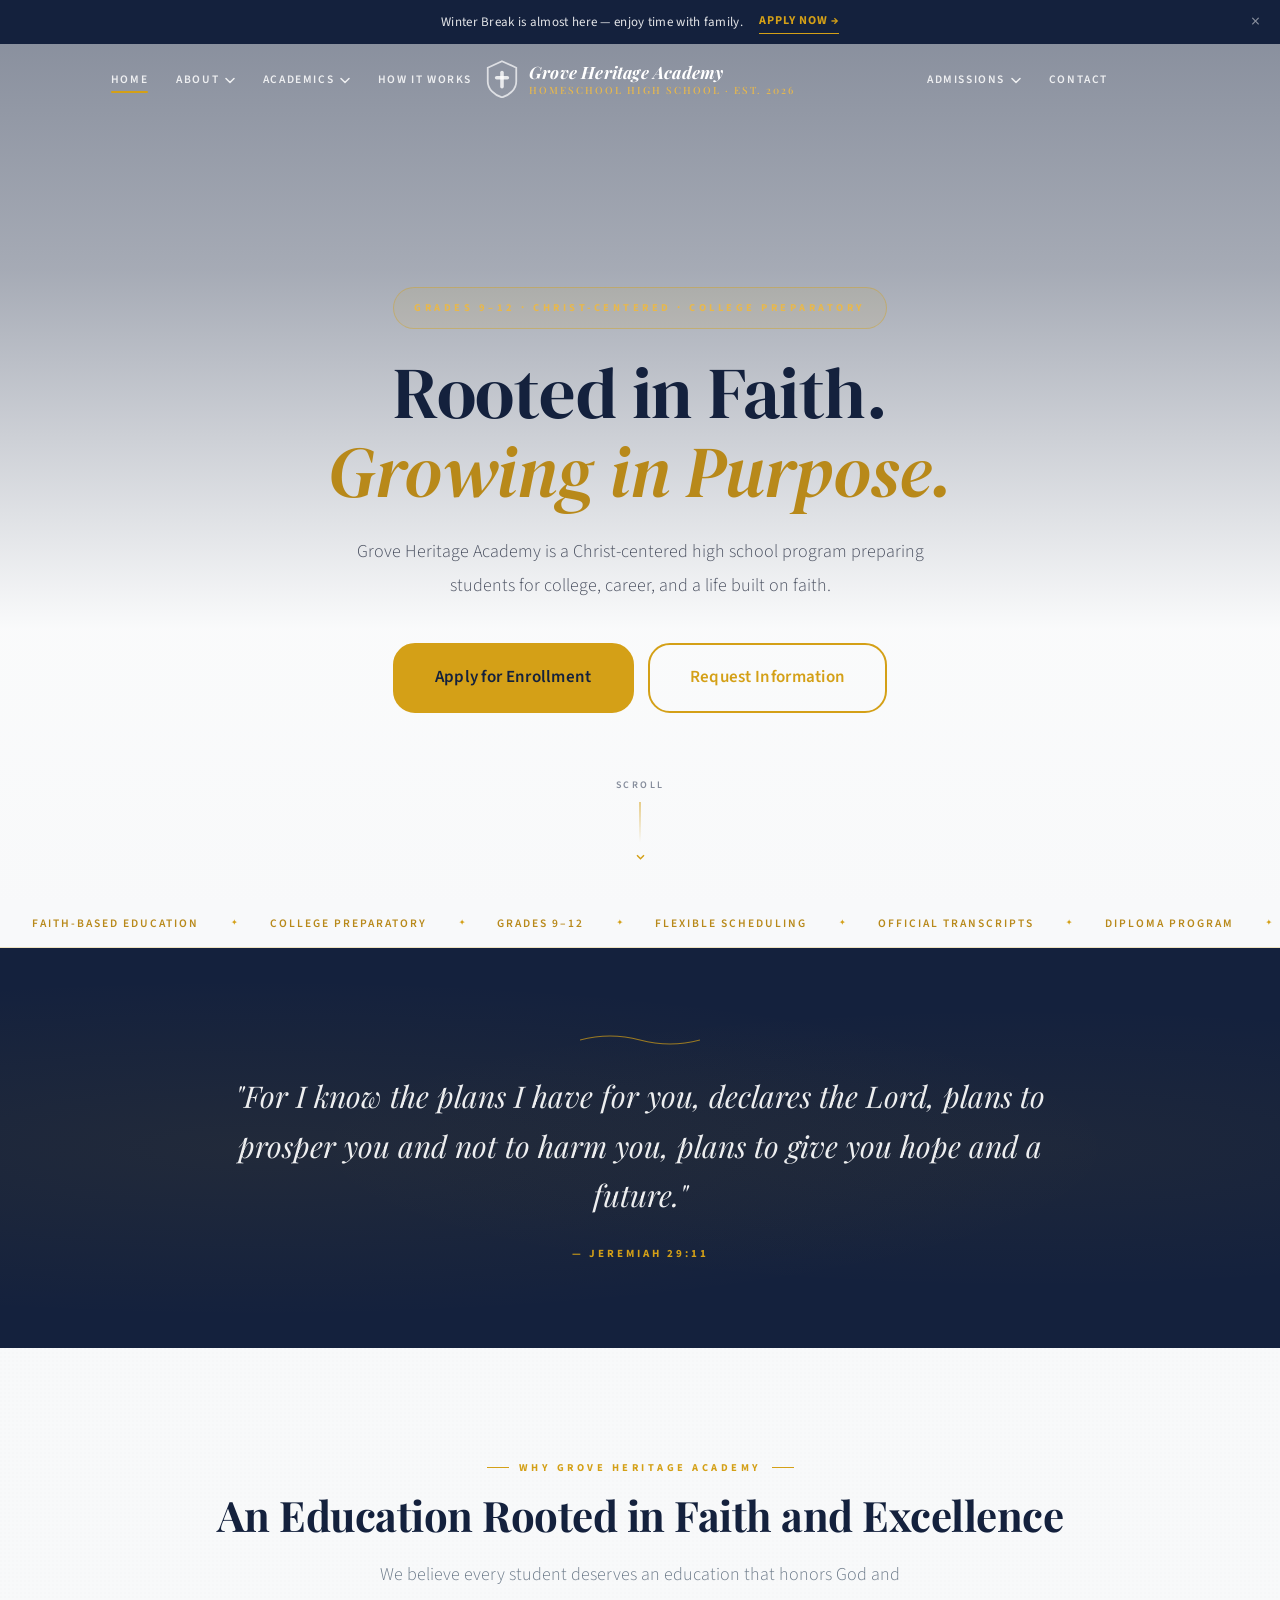
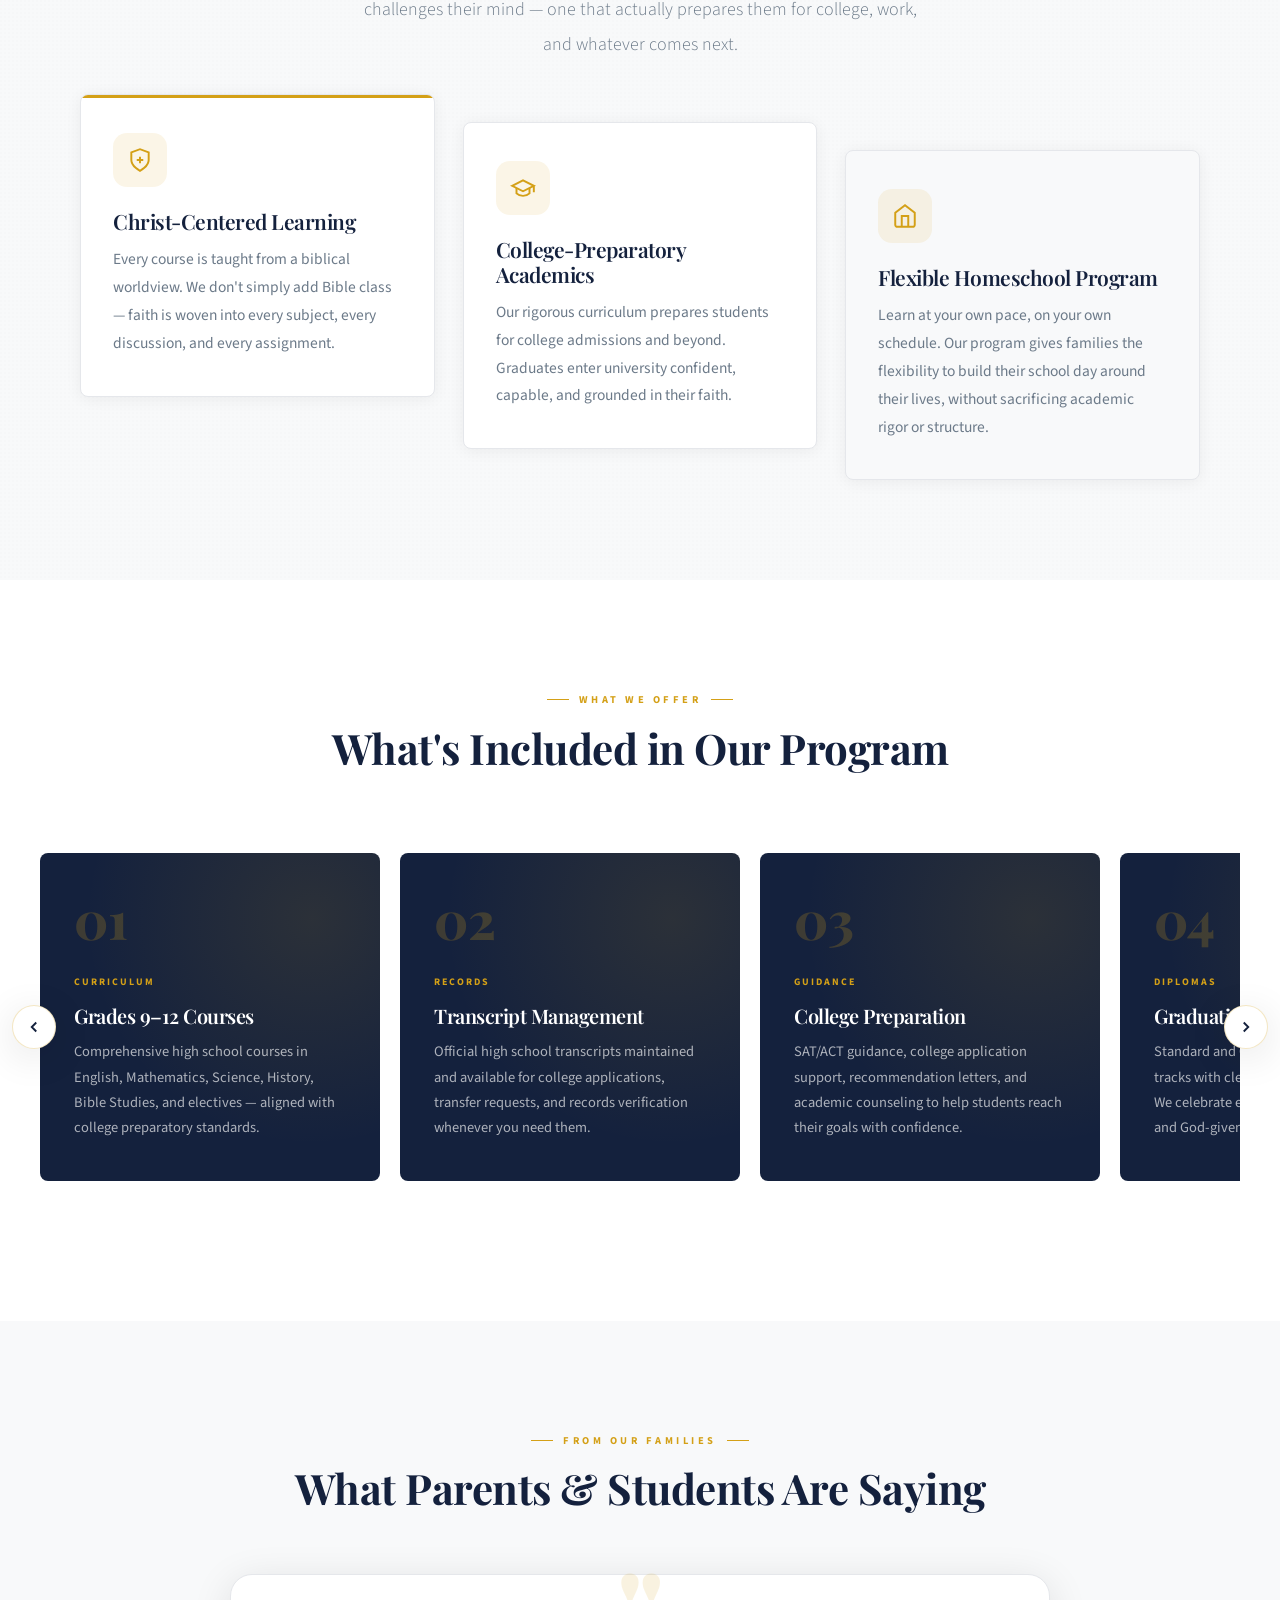
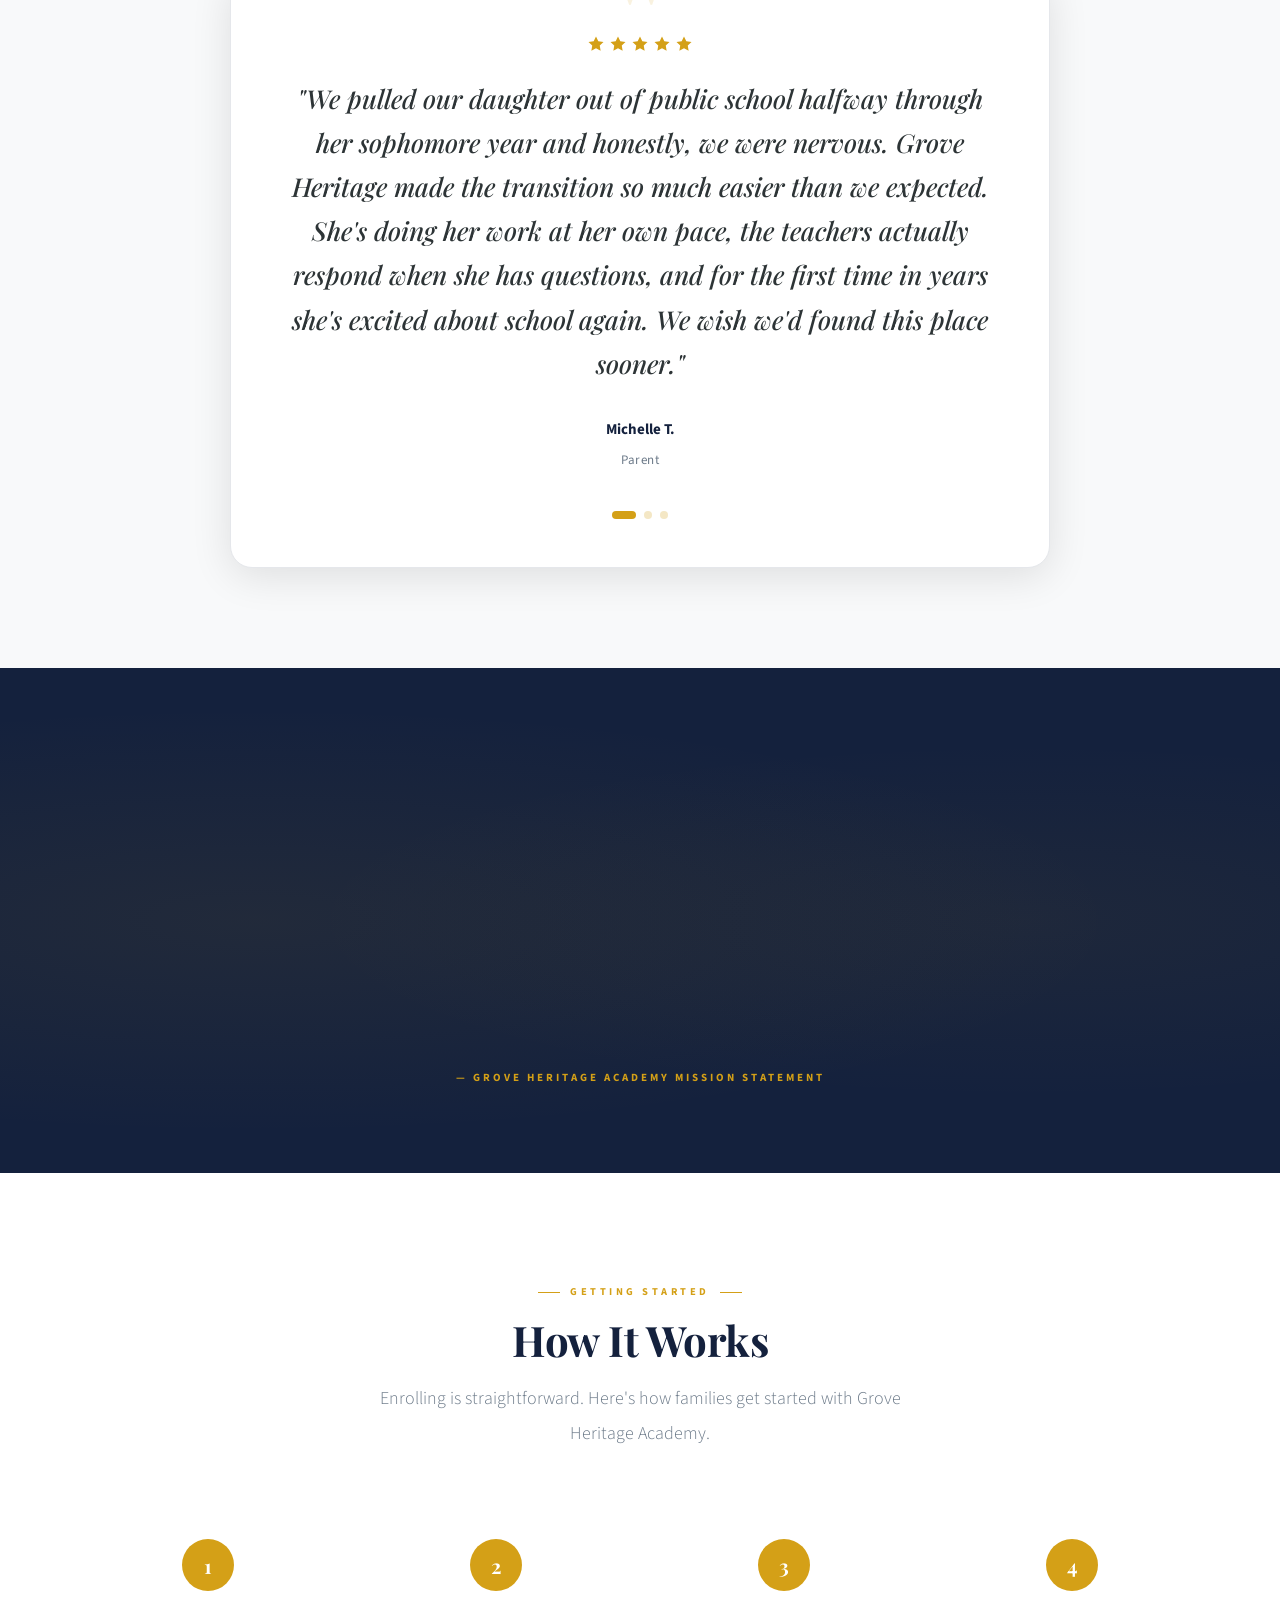
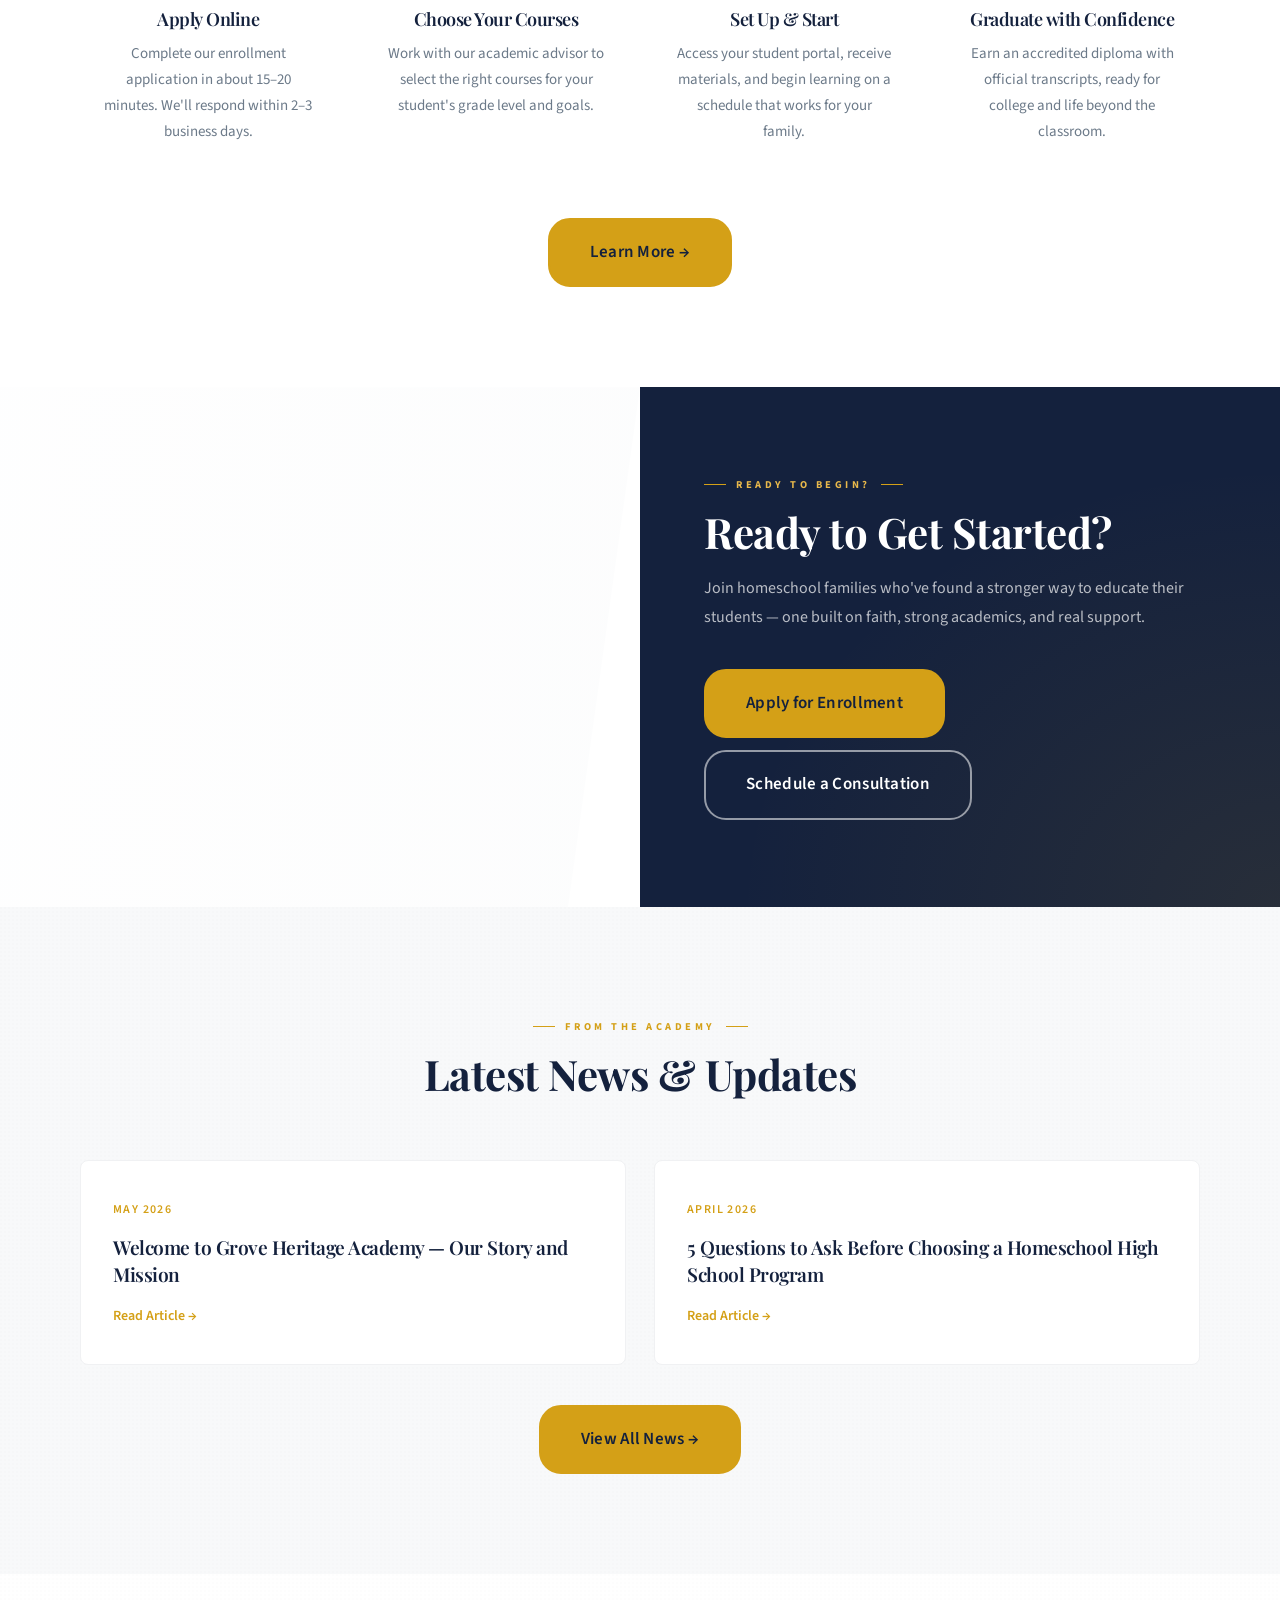
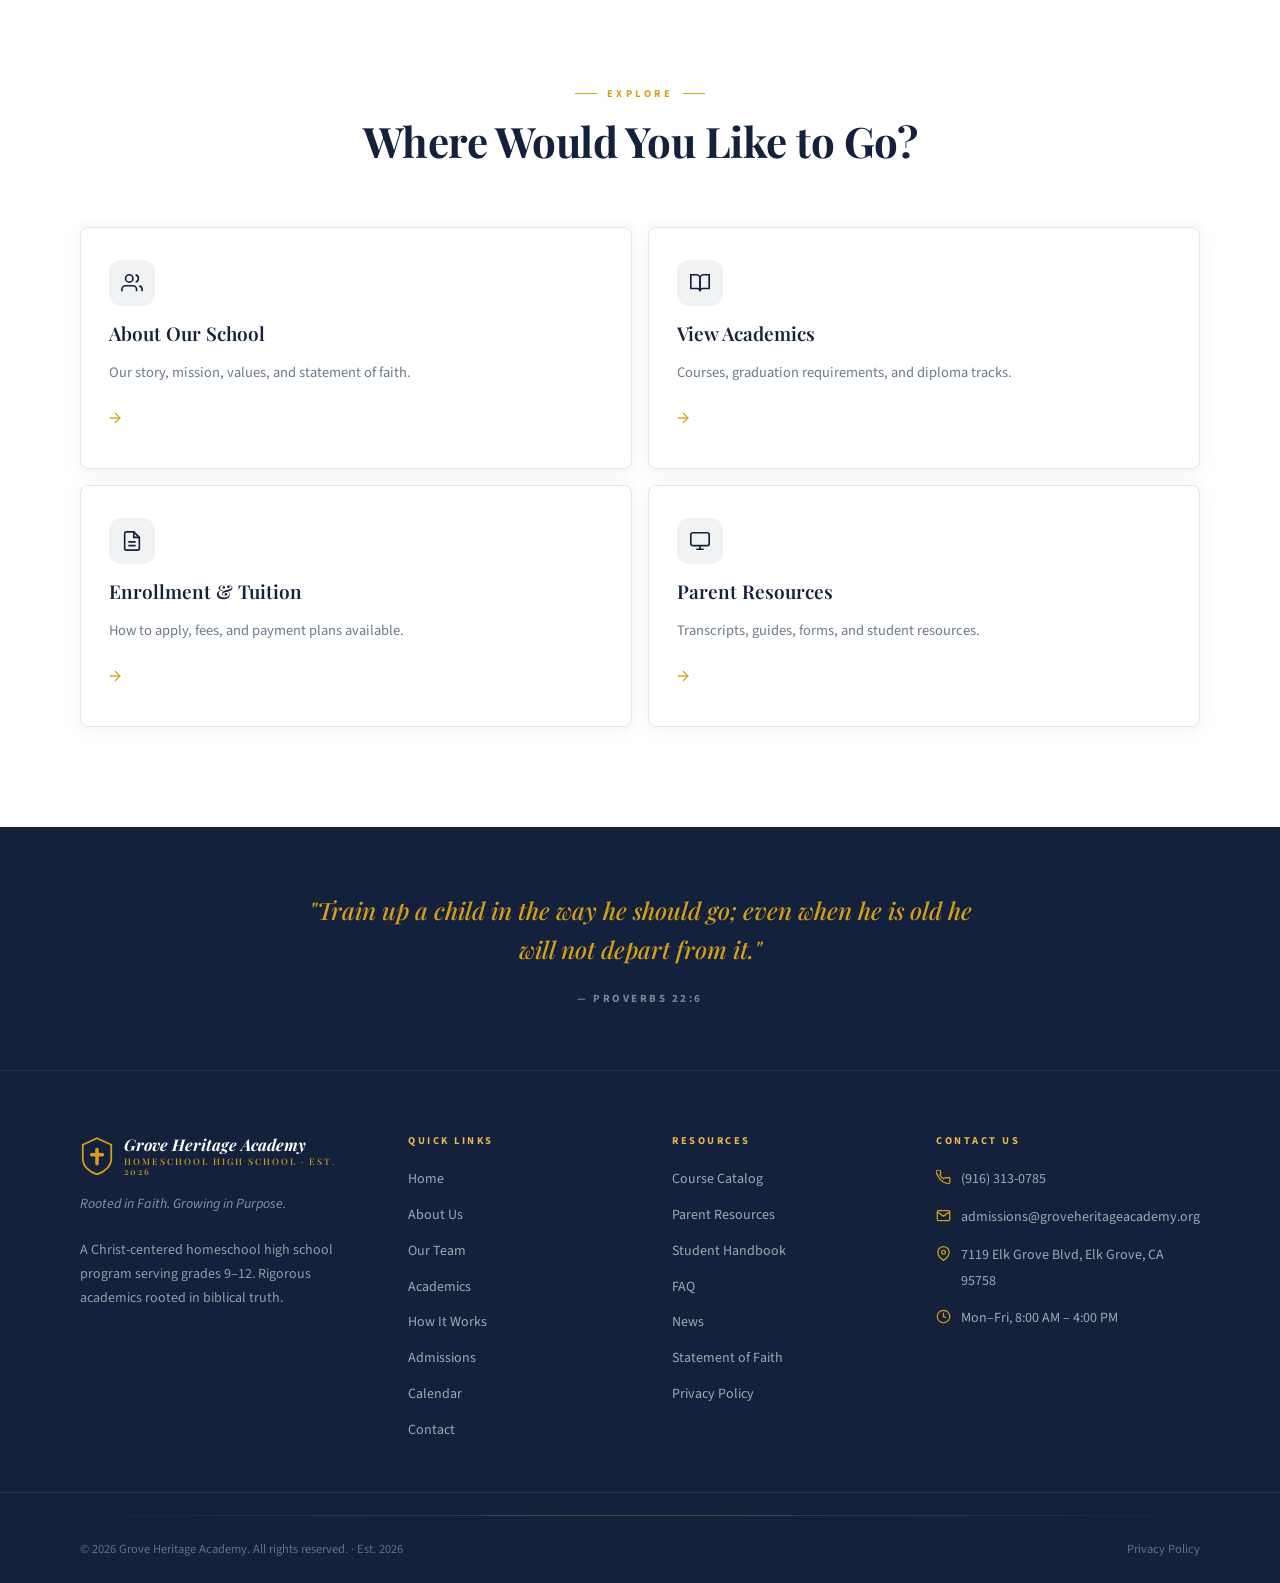
==== index.html @ d2fd8c31 "nav dropdown fixed, full bulletproof sweep complete - Fix nav dropdown: invisible hover-bridge pseud" ====
﻿<!DOCTYPE html>
<html lang="en">
<head>
  <meta charset="UTF-8" />
  <meta name="viewport" content="width=device-width, initial-scale=1.0" />
  <title>Grove Heritage Academy | Christian Homeschool High School | Grades 9–12</title>
  <meta name="description" content="Grove Heritage Academy is a Christ-centered homeschool high school program serving grades 9–12. Faith-based, college-preparatory education from home." />
  <meta property="og:title" content="Grove Heritage Academy | Christian Homeschool High School" />
  <meta property="og:description" content="A Christ-centered homeschool high school program preparing students for college, career, and a life built on faith. Rooted in Faith. Growing in Purpose." />
  <meta property="og:type" content="website" />
  <meta property="og:image" content="https://groveheritageacademy.org/social-share.png" />
  <link rel="icon" type="image/svg+xml" href="data:image/svg+xml,<svg xmlns='http://www.w3.org/2000/svg' viewBox='0 0 32 32'><path d='M16 1 L30 6.5 L30 18 C30 25 23 30 16 32 C9 30 2 25 2 18 L2 6.5 Z' fill='%2314213D'/><rect x='14.5' y='9' width='3' height='15' fill='%23D4A017' rx='1'/><rect x='9.5' y='14' width='13' height='3' fill='%23D4A017' rx='1'/></svg>" />
  <link rel="preconnect" href="https://fonts.googleapis.com" />
  <link rel="preconnect" href="https://fonts.gstatic.com" crossorigin />
  <link href="https://fonts.googleapis.com/css2?family=DM+Serif+Display:ital@0;1&family=Playfair+Display:ital,wght@0,400;0,500;0,600;0,700;0,800;1,400;1,500;1,600&family=Source+Sans+3:wght@300;400;500;600;700&display=swap" rel="stylesheet" />
  <link rel="stylesheet" href="styles.css" />
  <script type="application/ld+json">
  {
    "@context": "https://schema.org",
    "@type": "EducationalOrganization",
    "name": "Grove Heritage Academy",
    "telephone": "(916) 313-0785",
    "email": "admissions@groveheritageacademy.org",
    "address": {
      "@type": "PostalAddress",
      "streetAddress": "7119 Elk Grove Blvd",
      "addressLocality": "Elk Grove",
      "addressRegion": "CA",
      "postalCode": "95758"
    },
    "url": "https://groveheritageacademy.org",
    "foundingDate": "2026",
    "slogan": "Rooted in Faith. Growing in Purpose."
  }
  </script>
</head>
<body class="has-season-bar">

<!-- Page Load Overlay -->
<div id="page-overlay" class="page-overlay" aria-hidden="true"></div>

<!-- Seasonal Announcement Bar -->
<div class="season-bar">
  <div class="container">
    <span class="season-bar-text" id="seasonal-msg">Welcome to Grove Heritage Academy — Now Enrolling for 2026–2027!</span>
    <a href="apply.html" class="season-bar-link">Apply Now →</a>
  </div>
  <button class="season-bar-close" aria-label="Close announcement">×</button>
</div>

<!-- Navbar -->
<nav class="navbar split-nav" id="navbar" data-hero-mode="true" role="navigation" aria-label="Main navigation">
  <div class="container navbar-inner">

    <!-- Left nav group (hero mode only) -->
    <ul class="nav-links nav-group nav-group--left" role="list">
      <li><a href="index.html">Home</a></li>
      <li class="has-dropdown"><a href="about.html">About <svg class="nav-chevron" viewBox="0 0 10 6" fill="none"><path d="M1 1l4 4 4-4" stroke="currentColor" stroke-width="1.5" stroke-linecap="round" stroke-linejoin="round"/></svg></a><ul class="nav-dropdown"><li><a href="about.html">Our Story</a></li><li><a href="team.html">Our Team</a></li><li><a href="about.html#student-life">Student Life</a></li><li><a href="about.html#statement-of-faith">Statement of Faith</a></li></ul></li>
      <li class="has-dropdown"><a href="academics.html">Academics <svg class="nav-chevron" viewBox="0 0 10 6" fill="none"><path d="M1 1l4 4 4-4" stroke="currentColor" stroke-width="1.5" stroke-linecap="round" stroke-linejoin="round"/></svg></a><ul class="nav-dropdown"><li><a href="academics.html">Overview</a></li><li><a href="courses.html">Course Catalog</a></li><li><a href="academics.html#diplomas">Graduation Requirements</a></li><li><a href="howitworks.html">How It Works</a></li></ul></li>
      <li><a href="howitworks.html">How It Works</a></li>
    </ul>

    <!-- Centered logo -->
    <a href="index.html" class="nav-logo" aria-label="Grove Heritage Academy home">
      <svg class="nav-logo-icon" viewBox="0 0 28 32" fill="none" aria-hidden="true">
        <path d="M14 1L26 6.5V18C26 24.5 20.5 29.5 14 31.5C7.5 29.5 2 24.5 2 18V6.5L14 1Z" fill="#14213D" stroke="#D4A017" stroke-width="1.5"/>
        <rect x="12.5" y="9" width="3" height="15" rx="1.5" fill="#D4A017"/>
        <rect x="8" y="13.5" width="12" height="3" rx="1.5" fill="#D4A017"/>
      </svg>
      <div class="nav-logo-text">Grove Heritage Academy<span>Homeschool High School · Est. 2026</span></div>
    </a>

    <!-- Right nav group -->
    <div class="nav-group nav-group--right">
      <ul class="nav-links" role="list">
        <li class="has-dropdown"><a href="admissions.html">Admissions <svg class="nav-chevron" viewBox="0 0 10 6" fill="none"><path d="M1 1l4 4 4-4" stroke="currentColor" stroke-width="1.5" stroke-linecap="round" stroke-linejoin="round"/></svg></a><ul class="nav-dropdown"><li><a href="admissions.html">How to Apply</a></li><li><a href="admissions.html#tuition">Tuition &amp; Fees</a></li></ul></li>
        <li><a href="contact.html">Contact</a></li>
      </ul>
      <div class="nav-actions">
        <a href="contact.html#inquiry" class="nav-info-link">Request Info</a>
        <a href="apply.html" class="btn btn-primary btn-sm nav-apply-btn">Apply Now</a>
      </div>
    </div>

    <button class="hamburger" id="hamburger" aria-label="Toggle menu" aria-expanded="false">
      <span></span><span></span><span></span>
    </button>
  </div>
</nav>

<!-- Mobile Menu -->
<div class="mobile-menu" id="mobile-menu" role="dialog" aria-label="Navigation menu">
  <nav>
    <a href="index.html">Home</a>
    <a href="about.html">About</a>
    <a href="team.html">Our Team</a>
    <a href="academics.html">Academics</a>
    <a href="courses.html">Courses</a>
    <a href="howitworks.html">How It Works</a>
    <a href="admissions.html">Admissions</a>
    <a href="resources.html">Resources</a>
    <a href="handbook.html">Handbook</a>
    <a href="calendar.html">Calendar</a>
    <a href="news.html">News</a>
    <a href="contact.html">Contact</a>
  </nav>
  <div class="mobile-menu-apply">
    <a href="apply.html" class="btn btn-primary">Apply Now</a>
  </div>
  <button class="mobile-close" id="mobile-close" aria-label="Close menu">
    <svg viewBox="0 0 24 24" fill="none" stroke="currentColor" stroke-width="2.5"><line x1="18" y1="6" x2="6" y2="18"/><line x1="6" y1="6" x2="18" y2="18"/></svg>
  </button>
</div>

<!-- Hero -->
<section class="hero-home" id="hero" aria-label="Homepage hero">
  <div class="hero-bg" id="hero-bg" role="img" aria-label="Student studying with faith and purpose" style="filter:brightness(1.1)"></div>
  <div class="hero-overlay"></div>
  <div class="hero-content-wrap">
    <div class="hero-content">
      <span class="hero-eyebrow">GRADES 9–12 · CHRIST-CENTERED · COLLEGE PREPARATORY</span>
      <h1 class="hero-h1">Rooted in Faith.<br><em>Growing in Purpose.</em></h1>
      <p class="hero-subtitle">Grove Heritage Academy is a Christ-centered high school program preparing students for college, career, and a life built on faith.</p>
      <div class="hero-buttons">
        <a href="apply.html" class="btn btn-primary btn-lg">Apply for Enrollment</a>
        <a href="contact.html#inquiry" class="btn btn-outline-gold btn-lg">Request Information</a>
      </div>
    </div>
  </div>
  <div class="hero-scroll" aria-hidden="true">
    <span class="hero-scroll-label">Scroll</span>
    <div class="scroll-line"></div>
    <svg viewBox="0 0 24 24" fill="none" stroke="currentColor" stroke-width="2.5"><polyline points="6 9 12 15 18 9"/></svg>
  </div>
</section>

<!-- Ticker Bar -->
<div class="ticker-bar" aria-hidden="true">
  <div class="ticker-track">
    <span class="ticker-segment">
      <span class="ticker-item">Faith-Based Education</span><span class="ticker-star">✦</span>
      <span class="ticker-item">College Preparatory</span><span class="ticker-star">✦</span>
      <span class="ticker-item">Grades 9–12</span><span class="ticker-star">✦</span>
      <span class="ticker-item">Flexible Scheduling</span><span class="ticker-star">✦</span>
      <span class="ticker-item">Official Transcripts</span><span class="ticker-star">✦</span>
      <span class="ticker-item">Diploma Program</span><span class="ticker-star">✦</span>
      <span class="ticker-item">Biblical Worldview</span><span class="ticker-star">✦</span>
      <span class="ticker-item">College Counseling</span><span class="ticker-star">✦</span>
    </span>
    <span class="ticker-segment" aria-hidden="true">
      <span class="ticker-item">Faith-Based Education</span><span class="ticker-star">✦</span>
      <span class="ticker-item">College Preparatory</span><span class="ticker-star">✦</span>
      <span class="ticker-item">Grades 9–12</span><span class="ticker-star">✦</span>
      <span class="ticker-item">Flexible Scheduling</span><span class="ticker-star">✦</span>
      <span class="ticker-item">Official Transcripts</span><span class="ticker-star">✦</span>
      <span class="ticker-item">Diploma Program</span><span class="ticker-star">✦</span>
      <span class="ticker-item">Biblical Worldview</span><span class="ticker-star">✦</span>
      <span class="ticker-item">College Counseling</span><span class="ticker-star">✦</span>
    </span>
  </div>
</div>

<!-- Scripture Banner -->
<section class="scripture-banner" aria-label="Scripture verse">
  <div class="scripture-bg-texture" aria-hidden="true"></div>
  <div class="scripture-flourish" aria-hidden="true">
    <svg width="120" height="24" viewBox="0 0 120 24">
      <path d="M 0 12 Q 30 4 60 12 Q 90 20 120 12" stroke-width="1.2"/>
    </svg>
  </div>
  <div class="container">
    <blockquote>"For I know the plans I have for you, declares the Lord, plans to prosper you and not to harm you, plans to give you hope and a future."</blockquote>
    <cite>— Jeremiah 29:11</cite>
  </div>
</section>

<!-- Why Choose Us -->
<section class="section bg-cream texture-cream" id="why">
  <div class="container">
    <div class="section-header centered fade-up">
      <span class="section-label">Why Grove Heritage Academy</span>
      <h2>An Education Rooted in Faith and Excellence</h2>
      <p class="lead" style="max-width:560px;margin:16px auto 0">We believe every student deserves an education that honors God and challenges their mind — one that actually prepares them for college, work, and whatever comes next.</p>
    </div>
    <div class="why-stagger">
      <div class="why-card why-card--gold-border why-card--high fade-up">
        <div class="why-card-icon" aria-hidden="true">
          <svg viewBox="0 0 24 24" fill="none" stroke="currentColor" stroke-width="1.8"><path d="M12 22s8-4 8-10V5l-8-3-8 3v7c0 6 8 10 8 10z"/><line x1="12" y1="9" x2="12" y2="15"/><line x1="9" y1="12" x2="15" y2="12"/></svg>
        </div>
        <h3>Christ-Centered Learning</h3>
        <p>Every course is taught from a biblical worldview. We don't simply add Bible class — faith is woven into every subject, every discussion, and every assignment.</p>
      </div>
      <div class="why-card fade-up">
        <div class="why-card-icon" aria-hidden="true">
          <svg viewBox="0 0 24 24" fill="none" stroke="currentColor" stroke-width="1.8"><path d="M22 10v6M2 10l10-5 10 5-10 5z"/><path d="M6 12v5c3 3 9 3 12 0v-5"/></svg>
        </div>
        <h3>College-Preparatory Academics</h3>
        <p>Our rigorous curriculum prepares students for college admissions and beyond. Graduates enter university confident, capable, and grounded in their faith.</p>
      </div>
      <div class="why-card why-card--cream why-card--low fade-up">
        <div class="why-card-icon" aria-hidden="true">
          <svg viewBox="0 0 24 24" fill="none" stroke="currentColor" stroke-width="1.8"><path d="M3 9l9-7 9 7v11a2 2 0 01-2 2H5a2 2 0 01-2-2z"/><path d="M9 22V12h6v10"/></svg>
        </div>
        <h3>Flexible Homeschool Program</h3>
        <p>Learn at your own pace, on your own schedule. Our program gives families the flexibility to build their school day around their lives, without sacrificing academic rigor or structure.</p>
      </div>
    </div>
  </div>
</section>

<!-- Program Highlights — Horizontal Scroll -->
<section class="section bg-white" id="highlights">
  <div class="container">
    <div class="section-header centered fade-up">
      <span class="section-label">What We Offer</span>
      <h2>What's Included in Our Program</h2>
    </div>
  </div>
  <div class="highlights-outer">
    <div class="highlights-scroll-wrap">
      <button class="scroll-arrow scroll-arrow--left" id="hl-prev" aria-label="Scroll left">
        <svg viewBox="0 0 24 24" fill="none" stroke="currentColor" stroke-width="2.5"><polyline points="15 18 9 12 15 6"/></svg>
      </button>
      <div class="highlights-scroll" id="highlights-track" role="list">
        <div class="highlight-card-h" role="listitem">
          <div class="highlight-num">01</div>
          <span class="hl-tag">Curriculum</span>
          <h3>Grades 9–12 Courses</h3>
          <p>Comprehensive high school courses in English, Mathematics, Science, History, Bible Studies, and electives — aligned with college preparatory standards.</p>
        </div>
        <div class="highlight-card-h" role="listitem">
          <div class="highlight-num">02</div>
          <span class="hl-tag">Records</span>
          <h3>Transcript Management</h3>
          <p>Official high school transcripts maintained and available for college applications, transfer requests, and records verification whenever you need them.</p>
        </div>
        <div class="highlight-card-h" role="listitem">
          <div class="highlight-num">03</div>
          <span class="hl-tag">Guidance</span>
          <h3>College Preparation</h3>
          <p>SAT/ACT guidance, college application support, recommendation letters, and academic counseling to help students reach their goals with confidence.</p>
        </div>
        <div class="highlight-card-h" role="listitem">
          <div class="highlight-num">04</div>
          <span class="hl-tag">Diplomas</span>
          <h3>Graduation Pathways</h3>
          <p>Standard and College Preparatory diploma tracks with clear graduation requirements. We celebrate every graduate's achievement and God-given potential.</p>
        </div>
        <div class="highlight-card-h" role="listitem">
          <div class="highlight-num">05</div>
          <span class="hl-tag">Community</span>
          <h3>Family Partnership</h3>
          <p>We believe education is a partnership between school and family. Parents are involved, informed, and supported every step of the way.</p>
        </div>
        <div class="highlight-card-h" role="listitem">
          <div class="highlight-num">06</div>
          <span class="hl-tag">Spiritual</span>
          <h3>Biblical Worldview</h3>
          <p>Our integrated approach to faith and learning helps students develop a coherent biblical worldview they can carry into college, career, and life.</p>
        </div>
      </div>
      <button class="scroll-arrow scroll-arrow--right" id="hl-next" aria-label="Scroll right">
        <svg viewBox="0 0 24 24" fill="none" stroke="currentColor" stroke-width="2.5"><polyline points="9 18 15 12 9 6"/></svg>
      </button>
    </div>
  </div>
</section>

<!-- Testimonials — Single Rotating -->
<section class="section bg-cream" id="testimonials">
  <div class="container">
    <div class="section-header centered fade-up">
      <span class="section-label">From Our Families</span>
      <h2>What Parents &amp; Students Are Saying</h2>
    </div>
    <div class="testimonial-single-wrap fade-up">
      <div class="testimonial-deco-quote" aria-hidden="true">"</div>
      <div class="testimonial-stars" aria-label="5 stars">
        <svg viewBox="0 0 24 24"><polygon points="12 2 15.09 8.26 22 9.27 17 14.14 18.18 21.02 12 17.77 5.82 21.02 7 14.14 2 9.27 8.91 8.26 12 2"/></svg>
        <svg viewBox="0 0 24 24"><polygon points="12 2 15.09 8.26 22 9.27 17 14.14 18.18 21.02 12 17.77 5.82 21.02 7 14.14 2 9.27 8.91 8.26 12 2"/></svg>
        <svg viewBox="0 0 24 24"><polygon points="12 2 15.09 8.26 22 9.27 17 14.14 18.18 21.02 12 17.77 5.82 21.02 7 14.14 2 9.27 8.91 8.26 12 2"/></svg>
        <svg viewBox="0 0 24 24"><polygon points="12 2 15.09 8.26 22 9.27 17 14.14 18.18 21.02 12 17.77 5.82 21.02 7 14.14 2 9.27 8.91 8.26 12 2"/></svg>
        <svg viewBox="0 0 24 24"><polygon points="12 2 15.09 8.26 22 9.27 17 14.14 18.18 21.02 12 17.77 5.82 21.02 7 14.14 2 9.27 8.91 8.26 12 2"/></svg>
      </div>
      <div class="testimonial-slides">
        <div class="testimonial-slide">
          <p class="testimonial-quote-text">"We pulled our daughter out of public school halfway through her sophomore year and honestly, we were nervous. Grove Heritage made the transition so much easier than we expected. She's doing her work at her own pace, the teachers actually respond when she has questions, and for the first time in years she's excited about school again. We wish we'd found this place sooner."</p>
          <div class="testimonial-reviewer">
            <strong>Michelle T.</strong>
            <span>Parent</span>
          </div>
        </div>
        <div class="testimonial-slide">
          <p class="testimonial-quote-text">"I'm not going to lie, it was weird at first not going to a regular school. But I actually learn more this way because I'm not just sitting in a classroom zoning out. The Bible classes are my favorite — we actually talk about real stuff, not just memorize verses. I feel way more prepared for college than my friends at public school."</p>
          <div class="testimonial-reviewer">
            <strong>Jayden R.</strong>
            <span>11th Grade Student</span>
          </div>
        </div>
        <div class="testimonial-slide">
          <p class="testimonial-quote-text">"My wife and I both work full time so we needed something flexible but still structured. Heritage gives our son a real curriculum with real teachers behind it, and we can check his progress anytime. The Christian foundation was non-negotiable for us, and Grove Heritage doesn't just slap a Bible class on top — it's woven into everything."</p>
          <div class="testimonial-reviewer">
            <strong>David &amp; Lauren K.</strong>
            <span>Parents of a 9th Grader</span>
          </div>
        </div>
      </div>
      <div class="testimonial-dots" id="testimonial-dots" role="tablist" aria-label="Testimonial navigation"></div>
    </div>
  </div>
</section>

<!-- Mission Reinforcement Banner -->
<section class="scripture-banner" aria-label="Mission statement">
  <div class="scripture-bg-texture" aria-hidden="true"></div>
  <div class="container">
    <blockquote>"Grove Heritage Academy exists to provide students with a Christ-centered education focused on academic excellence, leadership, integrity, and spiritual growth. Our mission is to prepare young men and women to thrive in both faith and purpose."</blockquote>
    <cite>— Grove Heritage Academy Mission Statement</cite>
  </div>
</section>

<!-- How It Works Preview -->
<section class="section bg-white" id="how-it-works-preview">
  <div class="container">
    <div class="section-header centered fade-up">
      <span class="section-label">Getting Started</span>
      <h2>How It Works</h2>
      <p class="lead" style="max-width:540px;margin:16px auto 0">Enrolling is straightforward. Here's how families get started with Grove Heritage Academy.</p>
    </div>
    <div style="display:grid;grid-template-columns:repeat(auto-fit,minmax(220px,1fr));gap:32px;margin-top:52px" class="fade-up">
      <div style="text-align:center;padding:28px 20px">
        <div style="width:52px;height:52px;border-radius:50%;background:var(--gold);color:#fff;font-family:var(--font-serif);font-size:1.25rem;font-weight:700;display:flex;align-items:center;justify-content:center;margin:0 auto 18px">1</div>
        <h3 style="font-family:var(--font-serif);font-size:1.125rem;color:var(--navy);margin-bottom:10px">Apply Online</h3>
        <p style="font-size:.9375rem;color:var(--gray);line-height:1.75">Complete our enrollment application in about 15–20 minutes. We'll respond within 2–3 business days.</p>
      </div>
      <div style="text-align:center;padding:28px 20px">
        <div style="width:52px;height:52px;border-radius:50%;background:var(--gold);color:#fff;font-family:var(--font-serif);font-size:1.25rem;font-weight:700;display:flex;align-items:center;justify-content:center;margin:0 auto 18px">2</div>
        <h3 style="font-family:var(--font-serif);font-size:1.125rem;color:var(--navy);margin-bottom:10px">Choose Your Courses</h3>
        <p style="font-size:.9375rem;color:var(--gray);line-height:1.75">Work with our academic advisor to select the right courses for your student's grade level and goals.</p>
      </div>
      <div style="text-align:center;padding:28px 20px">
        <div style="width:52px;height:52px;border-radius:50%;background:var(--gold);color:#fff;font-family:var(--font-serif);font-size:1.25rem;font-weight:700;display:flex;align-items:center;justify-content:center;margin:0 auto 18px">3</div>
        <h3 style="font-family:var(--font-serif);font-size:1.125rem;color:var(--navy);margin-bottom:10px">Set Up &amp; Start</h3>
        <p style="font-size:.9375rem;color:var(--gray);line-height:1.75">Access your student portal, receive materials, and begin learning on a schedule that works for your family.</p>
      </div>
      <div style="text-align:center;padding:28px 20px">
        <div style="width:52px;height:52px;border-radius:50%;background:var(--gold);color:#fff;font-family:var(--font-serif);font-size:1.25rem;font-weight:700;display:flex;align-items:center;justify-content:center;margin:0 auto 18px">4</div>
        <h3 style="font-family:var(--font-serif);font-size:1.125rem;color:var(--navy);margin-bottom:10px">Graduate with Confidence</h3>
        <p style="font-size:.9375rem;color:var(--gray);line-height:1.75">Earn an accredited diploma with official transcripts, ready for college and life beyond the classroom.</p>
      </div>
    </div>
    <div style="text-align:center;margin-top:44px" class="fade-up">
      <a href="howitworks.html" class="btn btn-primary btn-lg">Learn More →</a>
    </div>
  </div>
</section>

<!-- CTA Split -->
<section class="cta-split" aria-label="Enrollment call to action">
  <div class="cta-split-image" role="img" aria-label="Students in a graduation ceremony"></div>
  <div class="cta-split-content">
    <span class="section-label" style="color:var(--gold-light)">Ready to Begin?</span>
    <h2>Ready to Get Started?</h2>
    <p>Join homeschool families who've found a stronger way to educate their students — one built on faith, strong academics, and real support.</p>
    <div class="cta-split-btns">
      <a href="apply.html" class="btn btn-gold btn-lg">Apply for Enrollment</a>
      <a href="contact.html" class="btn btn-outline-white btn-lg">Schedule a Consultation</a>
    </div>
  </div>
</section>

<!-- Latest News -->
<section class="section bg-cream texture-cream" id="latest-news">
  <div class="container">
    <div class="section-header centered fade-up">
      <span class="section-label">From the Academy</span>
      <h2>Latest News &amp; Updates</h2>
    </div>
    <div style="display:grid;grid-template-columns:repeat(auto-fit,minmax(300px,1fr));gap:28px;margin-top:44px" class="fade-up">
      <a href="news.html" style="display:block;background:var(--white);border:1px solid var(--border-light);border-radius:var(--radius);padding:32px;text-decoration:none;transition:box-shadow 0.22s var(--ease),transform 0.22s var(--ease)" onmouseover="this.style.boxShadow='0 8px 36px rgba(0,0,0,0.1)';this.style.transform='translateY(-3px)'" onmouseout="this.style.boxShadow='none';this.style.transform='none'">
        <span style="font-size:.75rem;letter-spacing:1.4px;text-transform:uppercase;color:var(--gold);font-weight:600;font-family:var(--font-sans)">May 2026</span>
        <h3 style="font-family:var(--font-serif);font-size:1.2rem;color:var(--navy);margin:10px 0 12px;line-height:1.4">Welcome to Grove Heritage Academy — Our Story and Mission</h3>
        <span style="font-size:.875rem;color:var(--gold);font-weight:600">Read Article →</span>
      </a>
      <a href="news.html" style="display:block;background:var(--white);border:1px solid var(--border-light);border-radius:var(--radius);padding:32px;text-decoration:none;transition:box-shadow 0.22s var(--ease),transform 0.22s var(--ease)" onmouseover="this.style.boxShadow='0 8px 36px rgba(0,0,0,0.1)';this.style.transform='translateY(-3px)'" onmouseout="this.style.boxShadow='none';this.style.transform='none'">
        <span style="font-size:.75rem;letter-spacing:1.4px;text-transform:uppercase;color:var(--gold);font-weight:600;font-family:var(--font-sans)">April 2026</span>
        <h3 style="font-family:var(--font-serif);font-size:1.2rem;color:var(--navy);margin:10px 0 12px;line-height:1.4">5 Questions to Ask Before Choosing a Homeschool High School Program</h3>
        <span style="font-size:.875rem;color:var(--gold);font-weight:600">Read Article →</span>
      </a>
    </div>
    <div style="text-align:center;margin-top:40px" class="fade-up">
      <a href="news.html" class="btn btn-primary btn-lg">View All News →</a>
    </div>
  </div>
</section>

<!-- Quick Links Tiles -->
<section class="section bg-white texture-cream">
  <div class="container">
    <div class="section-header centered fade-up">
      <span class="section-label">Explore</span>
      <h2>Where Would You Like to Go?</h2>
    </div>
    <div class="quick-links-grid">
      <a href="about.html" class="quick-tile fade-up">
        <div class="quick-tile-icon" aria-hidden="true">
          <svg viewBox="0 0 24 24" fill="none" stroke="currentColor" stroke-width="1.8"><path d="M17 21v-2a4 4 0 00-4-4H5a4 4 0 00-4 4v2"/><circle cx="9" cy="7" r="4"/><path d="M23 21v-2a4 4 0 00-3-3.87M16 3.13a4 4 0 010 7.75"/></svg>
        </div>
        <span class="quick-tile-title">About Our School</span>
        <span class="quick-tile-desc">Our story, mission, values, and statement of faith.</span>
        <span class="quick-tile-arrow">→</span>
      </a>
      <a href="academics.html" class="quick-tile fade-up">
        <div class="quick-tile-icon" aria-hidden="true">
          <svg viewBox="0 0 24 24" fill="none" stroke="currentColor" stroke-width="1.8"><path d="M2 3h6a4 4 0 014 4v14a3 3 0 00-3-3H2z"/><path d="M22 3h-6a4 4 0 00-4 4v14a3 3 0 013-3h7z"/></svg>
        </div>
        <span class="quick-tile-title">View Academics</span>
        <span class="quick-tile-desc">Courses, graduation requirements, and diploma tracks.</span>
        <span class="quick-tile-arrow">→</span>
      </a>
      <a href="admissions.html" class="quick-tile fade-up">
        <div class="quick-tile-icon" aria-hidden="true">
          <svg viewBox="0 0 24 24" fill="none" stroke="currentColor" stroke-width="1.8"><path d="M14 2H6a2 2 0 00-2 2v16a2 2 0 002 2h12a2 2 0 002-2V8z"/><polyline points="14 2 14 8 20 8"/><line x1="16" y1="13" x2="8" y2="13"/><line x1="16" y1="17" x2="8" y2="17"/></svg>
        </div>
        <span class="quick-tile-title">Enrollment &amp; Tuition</span>
        <span class="quick-tile-desc">How to apply, fees, and payment plans available.</span>
        <span class="quick-tile-arrow">→</span>
      </a>
      <a href="resources.html" class="quick-tile fade-up">
        <div class="quick-tile-icon" aria-hidden="true">
          <svg viewBox="0 0 24 24" fill="none" stroke="currentColor" stroke-width="1.8"><rect x="2" y="3" width="20" height="14" rx="2"/><line x1="8" y1="21" x2="16" y2="21"/><line x1="12" y1="17" x2="12" y2="21"/></svg>
        </div>
        <span class="quick-tile-title">Parent Resources</span>
        <span class="quick-tile-desc">Transcripts, guides, forms, and student resources.</span>
        <span class="quick-tile-arrow">→</span>
      </a>
    </div>
  </div>
</section>

<!-- Footer -->
<footer class="footer" role="contentinfo">
  <div class="footer-scripture-top">
    <blockquote>"Train up a child in the way he should go; even when he is old he will not depart from it."</blockquote>
    <cite>— Proverbs 22:6</cite>
  </div>
  <div class="footer-main">
    <div class="container footer-grid">
      <div>
        <div class="footer-logo">
          <svg class="nav-logo-icon" width="32" height="36" viewBox="0 0 28 32" fill="none" aria-hidden="true">
            <path d="M14 1L26 6.5V18C26 24.5 20.5 29.5 14 31.5C7.5 29.5 2 24.5 2 18V6.5L14 1Z" fill="#14213D" stroke="#D4A017" stroke-width="1.5"/>
            <rect x="12.5" y="9" width="3" height="15" rx="1.5" fill="#D4A017"/>
            <rect x="8" y="13.5" width="12" height="3" rx="1.5" fill="#D4A017"/>
          </svg>
          <div class="footer-logo-text">Grove Heritage Academy<span>Homeschool High School · Est. 2026</span></div>
        </div>
        <p class="footer-tagline">Rooted in Faith. Growing in Purpose.</p>
        <p class="footer-mission">A Christ-centered homeschool high school program serving grades 9–12. Rigorous academics rooted in biblical truth.</p>
      </div>
      <div>
        <h4 class="footer-heading">Quick Links</h4>
        <ul class="footer-links">
          <li><a href="index.html">Home</a></li>
          <li><a href="about.html">About Us</a></li>
          <li><a href="team.html">Our Team</a></li>
          <li><a href="academics.html">Academics</a></li>
          <li><a href="howitworks.html">How It Works</a></li>
          <li><a href="admissions.html">Admissions</a></li>
          <li><a href="calendar.html">Calendar</a></li>
          <li><a href="contact.html">Contact</a></li>
        </ul>
      </div>
      <div>
        <h4 class="footer-heading">Resources</h4>
        <ul class="footer-links">
          <li><a href="courses.html">Course Catalog</a></li>
          <li><a href="resources.html">Parent Resources</a></li>
          <li><a href="handbook.html">Student Handbook</a></li>
          <li><a href="faq.html">FAQ</a></li>
          <li><a href="news.html">News</a></li>
          <li><a href="about.html#statement-of-faith">Statement of Faith</a></li>
          <li><a href="privacy.html">Privacy Policy</a></li>
        </ul>
      </div>
      <div>
        <h4 class="footer-heading">Contact Us</h4>
        <div class="footer-contact">
          <div class="footer-contact-item">
            <svg viewBox="0 0 24 24" fill="none" stroke="currentColor" stroke-width="2" aria-hidden="true"><path d="M22 16.92v3a2 2 0 01-2.18 2 19.79 19.79 0 01-8.63-3.07A19.5 19.5 0 013.07 9.76a19.79 19.79 0 01-3.07-8.68A2 2 0 012 0h3a2 2 0 012 1.72 12.84 12.84 0 00.7 2.81 2 2 0 01-.45 2.11L6.09 7.91a16 16 0 006 6l1.27-1.27a2 2 0 012.11-.45 12.84 12.84 0 002.81.7A2 2 0 0122 14.92z"/></svg>
            <span><a href="tel:9163130785">(916) 313-0785</a></span>
          </div>
          <div class="footer-contact-item">
            <svg viewBox="0 0 24 24" fill="none" stroke="currentColor" stroke-width="2" aria-hidden="true"><path d="M4 4h16c1.1 0 2 .9 2 2v12c0 1.1-.9 2-2 2H4c-1.1 0-2-.9-2-2V6c0-1.1.9-2 2-2z"/><polyline points="22,6 12,13 2,6"/></svg>
            <span><a href="mailto:admissions@groveheritageacademy.org">admissions@groveheritageacademy.org</a></span>
          </div>
          <div class="footer-contact-item">
            <svg viewBox="0 0 24 24" fill="none" stroke="currentColor" stroke-width="2" aria-hidden="true"><path d="M21 10c0 7-9 13-9 13s-9-6-9-13a9 9 0 0118 0z"/><circle cx="12" cy="10" r="3"/></svg>
            <span><a href="https://www.google.com/maps/dir/?api=1&destination=7119+Elk+Grove+Blvd+Elk+Grove+CA+95758" target="_blank" rel="noopener">7119 Elk Grove Blvd, Elk Grove, CA 95758</a></span>
          </div>
          <div class="footer-contact-item">
            <svg viewBox="0 0 24 24" fill="none" stroke="currentColor" stroke-width="2" aria-hidden="true"><circle cx="12" cy="12" r="10"/><polyline points="12 6 12 12 16 14"/></svg>
            <span>Mon–Fri, 8:00 AM – 4:00 PM</span>
          </div>
        </div>
      </div>
    </div>
  </div>
  <div class="footer-bottom">
    <div class="footer-gold-line container"></div>
    <div class="footer-bottom-inner">
      <span>© 2026 Grove Heritage Academy. All rights reserved. · Est. 2026</span>
      <div class="footer-bottom-links"><a href="privacy.html">Privacy Policy</a></div>
    </div>
  </div>
</footer>

<!-- Floating Apply Bar (mobile only) -->
<div class="floating-apply" id="float-apply" aria-hidden="true">
  <a href="apply.html" class="btn btn-primary btn-lg">Apply for Enrollment</a>
</div>

<script src="script.js"></script>
</body>
</html>
---- styles.css ----
﻿/* ============================================================
   GROVE HERITAGE ACADEMY — STYLES v2
   ============================================================ */

@import url('https://fonts.googleapis.com/css2?family=Playfair+Display:ital,wght@0,400;0,500;0,600;0,700;0,800;1,400;1,500;1,600&family=Source+Sans+3:wght@300;400;500;600;700&display=swap');

/* ── Variables ────────────────────────────────────────────── */
:root {
  --navy:        #14213D;
  --navy-dark:   #14213D;
  --navy-light:  #14213D;
  --cream:       #F8F9FA;
  --cream-dark:  #F8F9FA;
  --gold:        #D4A017;
  --gold-dark:   #b8891a;
  --gold-light:  #E8B84B;
  --crimson:      #D4A017;
  --crimson-dark: #b8891a;
  --crimson-light: #E8B84B;
  --green:       #2E5E4E;
  --sage:        #2E5E4E;
  --sage-light:  #3a7560;
  --charcoal:    #2D3436;
  --gray:        #6C7A89;
  --gray-light:  #9BA8B4;
  --white:       #FFFFFF;
  --border:      #E5E7EB;
  --border-light: #F0F1F3;
  --border-gold: rgba(212,160,23,0.25);
  --shadow:      0 2px 16px rgba(0,0,0,0.06);
  --shadow-md:   0 8px 40px rgba(0,0,0,0.11);
  --shadow-lg:   0 20px 64px rgba(0,0,0,0.15);
  --radius:      8px;
  --radius-sm:   8px;
  --radius-lg:   22px;
  --font-serif:  'Playfair Display', Georgia, serif;
  --font-sans:   'Source Sans 3', system-ui, sans-serif;
  --ease:        cubic-bezier(0.4, 0, 0.2, 1);
  --transition:  all 0.35s cubic-bezier(0.4, 0, 0.2, 1);
  --max-width:   1200px;
}

/* ── Reset ────────────────────────────────────────────────── */
*, *::before, *::after { box-sizing: border-box; margin: 0; padding: 0; }
html { scroll-behavior: smooth; font-size: 16px; }
body {
  font-family: var(--font-sans);
  color: var(--charcoal);
  background: var(--white);
  line-height: 1.85;
  font-size: 17px;
  -webkit-font-smoothing: antialiased;
  overflow-x: hidden;
}
img { max-width: 100%; height: auto; display: block; }
a { color: inherit; text-decoration: none; }
ul { list-style: none; }
button { border: none; background: none; cursor: pointer; font-family: inherit; }
input, textarea, select { font-family: var(--font-sans); font-size: 1rem; color: var(--charcoal); }

/* ── Container ────────────────────────────────────────────── */
.container { max-width: var(--max-width); margin: 0 auto; padding: 0 40px; }
.section { padding: 100px 0; }
.section-sm { padding: 64px 0; }
.section-lg { padding: 128px 0; }

/* ── Typography ───────────────────────────────────────────── */
h1, h2, h3, h4 { font-family: var(--font-serif); line-height: 1.18; color: var(--navy); letter-spacing: -0.5px; }
h1 { font-size: clamp(38px, 5vw, 62px); font-weight: 700; }
h2 { font-size: clamp(28px, 3.5vw, 42px); font-weight: 700; }
h3 { font-size: clamp(20px, 2.5vw, 26px); font-weight: 600; }
h4 { font-size: 18px; font-weight: 600; }
p  { font-size: 17px; color: var(--gray); line-height: 1.85; }
.lead { font-size: 1.125rem; font-weight: 300; line-height: 1.95; }

.section-label {
  display: inline-flex; align-items: center; gap: 10px;
  font-family: var(--font-sans);
  font-size: 10.5px; font-weight: 700;
  letter-spacing: 3.5px; text-transform: uppercase;
  color: var(--gold); margin-bottom: 14px;
}
.section-label::before,
.section-label::after { content: ''; display: block; width: 22px; height: 1px; background: var(--gold); flex-shrink: 0; }

.section-header { margin-bottom: 60px; }
.section-header.centered { text-align: center; }
.section-header.centered .section-label { justify-content: center; }
.section-header.centered .accent-line { margin: 0 auto 20px; }
.accent-line { width: 40px; height: 2px; background: var(--gold); margin-bottom: 20px; display: block; }

.pull-quote { font-family: var(--font-serif); font-size: clamp(20px, 2.5vw, 28px); font-style: italic; color: var(--gold-dark); line-height: 1.5; margin: 28px 0; }
.text-white h2, .text-white h3, .text-white p { color: var(--white); }
.text-white .section-label { color: var(--gold-light); }
.text-white .section-label::before, .text-white .section-label::after { background: var(--gold-light); }

/* ── Buttons ──────────────────────────────────────────────── */
.btn {
  display: inline-flex; align-items: center; justify-content: center; gap: 8px;
  padding: 14px 30px; font-family: var(--font-sans);
  font-size: 0.9375rem; font-weight: 600;
  border-radius: var(--radius-lg); transition: var(--transition);
  cursor: pointer; text-decoration: none; white-space: nowrap;
  border: 2px solid transparent; letter-spacing: 0.3px;
}
.btn-primary { background: #D4A017; color: #14213D; font-weight: 600; border-color: #D4A017; }
.btn-primary:hover { background: var(--crimson-dark); border-color: var(--crimson-dark); transform: translateY(-2px); box-shadow: 0 8px 28px rgba(212,160,23,0.32); }
.btn-gold { background: #D4A017; color: #14213D; font-weight: 600; border-color: #D4A017; }
.btn-gold:hover { background: var(--gold-dark); border-color: var(--gold-dark); transform: translateY(-2px); box-shadow: 0 8px 28px rgba(212,160,23,0.4); }
.btn-outline-gold { background: transparent; color: var(--gold); border-color: var(--gold); }
.btn-outline-gold:hover { background: var(--gold); color: var(--white); transform: translateY(-2px); }
.btn-outline-white { background: transparent; color: var(--white); border-color: rgba(255,255,255,0.55); }
.btn-outline-white:hover { background: rgba(255,255,255,0.12); border-color: var(--white); transform: translateY(-2px); }
.btn-outline { background: transparent; color: var(--navy); border: 2px solid var(--navy); }
.btn-outline:hover { background: var(--navy); color: var(--white); transform: translateY(-2px); }
.btn-outline-light { background: transparent; color: var(--white); border: 2px solid rgba(255,255,255,0.55); }
.btn-outline-light:hover { background: rgba(255,255,255,0.1); border-color: var(--white); transform: translateY(-2px); }
.btn-sm { padding: 9px 22px; font-size: 0.875rem; }
.btn-lg { padding: 17px 40px; font-size: 1.0625rem; }
.btn-full { width: 100%; justify-content: center; }

/* ── Keyframes ────────────────────────────────────────────── */
@keyframes fadeUp {
  from { opacity: 0; transform: translateY(20px); }
  to   { opacity: 1; transform: translateY(0); }
}
@keyframes fadeIn {
  from { opacity: 0; }
  to   { opacity: 1; }
}
@keyframes ticker {
  0%   { transform: translateX(0); }
  100% { transform: translateX(-50%); }
}
@keyframes scrollBounce {
  0%, 100% { transform: translateY(0); }
  50%       { transform: translateY(8px); }
}
@keyframes goldShimmer {
  0%   { background-position: -200% center; }
  100% { background-position: 200% center; }
}
@keyframes pageOpen {
  from { opacity: 1; }
  to   { opacity: 0; }
}
@keyframes letterSpacingIn {
  from { letter-spacing: 8px; opacity: 0; }
  to   { letter-spacing: normal; opacity: 1; }
}

/* ── Page Load Overlay ────────────────────────────────────── */
.page-overlay {
  position: fixed; inset: 0; z-index: 9999;
  background: var(--cream);
  animation: pageOpen 0.5s var(--ease) 0.1s forwards;
  pointer-events: none;
}

/* ── Seasonal Announcement Bar ────────────────────────────── */
.season-bar {
  background: var(--navy);
  padding: 10px 0;
  text-align: center;
  position: fixed;
  top: 0; left: 0; right: 0;
  z-index: 1002;
}
.navbar { margin-top: 0; }
body.has-season-bar .navbar { top: 40px; }
body.has-season-bar .hero-content-wrap { padding-top: 180px; }
.season-bar .container {
  display: flex; align-items: center; justify-content: center; gap: 16px;
}
.season-bar-text {
  font-size: 13px; color: rgba(255,255,255,0.88);
  font-family: var(--font-sans); letter-spacing: 0.3px;
}
.season-bar-link {
  font-size: 12px; font-weight: 700; color: var(--gold);
  letter-spacing: 1px; text-transform: uppercase;
  border-bottom: 1px solid var(--gold);
  padding-bottom: 1px; transition: var(--transition);
  flex-shrink: 0;
}
.season-bar-link:hover { color: var(--gold-light); border-color: var(--gold-light); }
.season-bar-close {
  position: absolute; right: 20px; top: 50%; transform: translateY(-50%);
  color: rgba(255,255,255,0.5); font-size: 18px; line-height: 1;
  transition: var(--transition);
}
.season-bar-close:hover { color: var(--white); }

/* ── Navbar ───────────────────────────────────────────────── */
.navbar {
  position: fixed; top: 0; left: 0; right: 0; z-index: 1000;
  background: rgba(255,255,255,0.97);
  backdrop-filter: blur(12px); -webkit-backdrop-filter: blur(12px);
  border-bottom: 1px solid transparent;
  transition: background 0.45s var(--ease), box-shadow 0.45s var(--ease), border-color 0.45s var(--ease);
}
.navbar.scrolled {
  box-shadow: 0 2px 28px rgba(0,0,0,0.09);
  border-bottom-color: rgba(0,0,0,0.06);
}
.navbar.scrolled::after {
  content: '';
  position: absolute; bottom: -2px; left: 0; right: 0; height: 2px;
  background: linear-gradient(90deg, var(--gold) 0%, transparent 60%);
  opacity: 0.6;
}

/* Hero/transparent mode */
.navbar.hero-mode {
  background: transparent;
  backdrop-filter: none; -webkit-backdrop-filter: none;
}
.navbar.hero-mode.scrolled {
  background: rgba(255,255,255,0.97);
  backdrop-filter: blur(12px); -webkit-backdrop-filter: blur(12px);
}

/* Navbar inner — standard layout (left-logo, center-links, right-actions) */
.navbar-inner {
  display: flex; align-items: center; justify-content: space-between;
  padding: 20px 0; gap: 16px;
  transition: padding 0.3s var(--ease);
}
.navbar.scrolled .navbar-inner { padding: 14px 0; }

/* Split layout on hero mode (homepage) */
.navbar.hero-mode.split-nav .navbar-inner {
  display: grid;
  grid-template-columns: 1fr auto 1fr;
  align-items: center;
  gap: 0;
}
.navbar.hero-mode.split-nav .nav-group--left  { display: flex; justify-content: flex-end; align-items: center; }
.navbar.hero-mode.split-nav .nav-group--right { display: flex; justify-content: flex-start; align-items: center; }
.navbar.hero-mode.split-nav .nav-actions      { display: none; }

.navbar.scrolled.split-nav .navbar-inner {
  display: flex;
  justify-content: space-between;
}
.navbar.scrolled.split-nav .nav-group--left  { display: none; }
.navbar.scrolled.split-nav .nav-group--right { display: flex; align-items: center; flex: 1; justify-content: flex-end; }
.navbar.scrolled.split-nav .nav-actions      { display: flex; align-items: center; gap: 10px; }

/* Nav groups (used on homepage for split layout) */
.nav-group { display: flex; align-items: center; gap: 2px; }

/* Logo */
.nav-logo {
  display: flex; align-items: center; gap: 10px;
  text-decoration: none; flex-shrink: 0;
  transition: var(--transition);
}
.nav-logo-icon { width: 34px; height: 38px; flex-shrink: 0; }
.nav-logo-text {
  font-family: var(--font-serif); font-size: 17px; font-weight: 700;
  font-style: italic; color: var(--navy); line-height: 1.2; letter-spacing: 0.2px;
  transition: color 0.3s var(--ease);
}
.nav-logo-text span {
  display: block; font-size: 10px; font-style: normal; font-weight: 500;
  letter-spacing: 2px; text-transform: uppercase; color: var(--gold); margin-top: 1px;
}
.navbar.hero-mode .nav-logo-text { color: var(--white); }
.navbar.hero-mode .nav-logo-text span { color: var(--gold-light); }
.navbar.hero-mode.scrolled .nav-logo-text { color: var(--navy); }
.navbar.hero-mode.scrolled .nav-logo-text span { color: var(--gold); }
.navbar.hero-mode .nav-logo-icon path { fill: transparent; stroke: rgba(255,255,255,0.7); }
.navbar.hero-mode .nav-logo-icon rect { fill: rgba(255,255,255,0.8); }
.navbar.hero-mode.scrolled .nav-logo-icon path { fill: #14213D; stroke: #D4A017; }
.navbar.hero-mode.scrolled .nav-logo-icon rect { fill: #D4A017; }

/* Nav links */
.nav-links {
  display: flex; align-items: center; gap: 2px;
  flex: 1; justify-content: center;
}
.nav-links a {
  font-family: var(--font-sans); font-size: 11.5px; font-weight: 600;
  letter-spacing: 1.6px; text-transform: uppercase; color: var(--charcoal);
  padding: 8px 13px; border-radius: 6px; transition: var(--transition);
  position: relative;
}
.nav-links a:hover { color: var(--navy); background: rgba(20,33,61,0.05); }
.nav-links a.active::after {
  content: ''; position: absolute; bottom: 3px; left: 13px; right: 13px;
  height: 2px; background: var(--crimson); border-radius: 2px;
}
.navbar.hero-mode .nav-links a { color: rgba(255,255,255,0.85); }
.navbar.hero-mode .nav-links a:hover { color: var(--white); background: rgba(255,255,255,0.1); }
.navbar.hero-mode.scrolled .nav-links a { color: var(--charcoal); }
.navbar.hero-mode.scrolled .nav-links a:hover { color: var(--navy); background: rgba(20,33,61,0.05); }

/* ── Nav Dropdowns ────────────────────────────────────────── */
.has-dropdown { position: relative; }
.nav-chevron {
  display: inline-block; width: 10px; height: 7px;
  vertical-align: middle; margin-left: 2px; flex-shrink: 0;
  transition: transform 0.2s var(--ease);
}
.has-dropdown:hover .nav-chevron,
.has-dropdown:focus-within .nav-chevron { transform: rotate(180deg); }
/* Invisible bridge fills the gap so hover isn't lost moving mouse to dropdown */
.has-dropdown::after {
  content: ''; position: absolute; bottom: -14px; left: 0; right: 0;
  height: 14px; background: transparent; pointer-events: auto;
  display: none;
}
.has-dropdown:hover::after { display: block; }
.nav-dropdown {
  position: absolute; top: calc(100% + 12px); left: 50%;
  transform: translateX(-50%) translateY(-6px);
  background: var(--white); min-width: 190px;
  border-radius: var(--radius-sm); padding: 6px 0;
  box-shadow: 0 8px 36px rgba(0,0,0,0.16); border: 1px solid rgba(0,0,0,0.08);
  opacity: 0; visibility: hidden; pointer-events: none;
  transition: opacity 0.2s var(--ease), transform 0.2s var(--ease), visibility 0.2s;
  z-index: 9999;
}
.nav-dropdown::before {
  content: ''; position: absolute; top: -5px; left: 50%;
  transform: translateX(-50%) rotate(45deg);
  width: 9px; height: 9px; background: var(--white);
  border-left: 1px solid rgba(0,0,0,0.07); border-top: 1px solid rgba(0,0,0,0.07);
}
/* Bridge pseudo also triggers dropdown — covers the gap completely */
.has-dropdown:hover .nav-dropdown,
.has-dropdown:focus-within .nav-dropdown {
  opacity: 1; visibility: visible; pointer-events: auto;
  transform: translateX(-50%) translateY(0);
}
.nav-dropdown li { list-style: none; }
.nav-dropdown li a {
  display: block !important; padding: 10px 20px !important;
  font-size: 11.5px !important; letter-spacing: 1.2px !important;
  border-radius: 0 !important; background: transparent !important;
  color: var(--charcoal) !important; white-space: nowrap;
  text-transform: uppercase; font-weight: 600;
  pointer-events: auto !important; cursor: pointer !important;
}
.nav-dropdown li a:hover {
  color: var(--navy) !important; background: rgba(20,33,61,0.05) !important;
}
/* Extended mobile nav stagger for additional items */
.mobile-menu.open nav a:nth-child(9)  { transition-delay: 0.36s; }
.mobile-menu.open nav a:nth-child(10) { transition-delay: 0.40s; }
.mobile-menu.open nav a:nth-child(11) { transition-delay: 0.44s; }
.mobile-menu.open nav a:nth-child(12) { transition-delay: 0.48s; }

/* Nav actions */
.nav-actions { display: flex; align-items: center; gap: 10px; flex-shrink: 0; }
.nav-info-link {
  font-size: 0.875rem; font-weight: 500; color: var(--gray);
  padding: 8px 4px; border-bottom: 1px solid transparent; transition: var(--transition);
}
.nav-info-link:hover { color: var(--navy); border-bottom-color: var(--gold); }
.nav-apply-btn { background: var(--gold) !important; color: var(--navy) !important; font-weight: 700 !important; }
.nav-apply-btn:hover { background: var(--gold-light) !important; color: var(--navy) !important; }

/* Hamburger */
.hamburger {
  display: none; flex-direction: column; gap: 5px;
  width: 32px; height: 32px; justify-content: center; align-items: center;
  padding: 4px; flex-shrink: 0;
}
.hamburger span {
  display: block; width: 22px; height: 2px;
  background: var(--navy); border-radius: 2px;
  transition: var(--transition); transform-origin: center;
}
.navbar.hero-mode .hamburger span { background: var(--white); }
.navbar.hero-mode.scrolled .hamburger span { background: var(--navy); }
.hamburger.open span:nth-child(1) { transform: translateY(7px) rotate(45deg); }
.hamburger.open span:nth-child(2) { opacity: 0; transform: scaleX(0); }
.hamburger.open span:nth-child(3) { transform: translateY(-7px) rotate(-45deg); }

/* ── Mobile Menu ──────────────────────────────────────────── */
.mobile-menu {
  position: fixed; inset: 0; z-index: 999;
  background: var(--cream);
  display: flex; flex-direction: column; align-items: center; justify-content: center;
  opacity: 0; visibility: hidden; pointer-events: none;
  transition: opacity 0.35s var(--ease), visibility 0.35s var(--ease);
}
.mobile-menu.open { opacity: 1; visibility: visible; pointer-events: auto; }
.mobile-menu nav {
  display: flex; flex-direction: column; align-items: center; gap: 4px;
  margin-bottom: 40px;
}
.mobile-menu nav a {
  font-family: var(--font-serif); font-size: clamp(26px, 6vw, 36px); font-weight: 600;
  color: var(--navy); padding: 10px 0;
  opacity: 0; transform: translateY(18px);
  transition: opacity 0.35s var(--ease), transform 0.35s var(--ease), color 0.2s;
}
.mobile-menu.open nav a { opacity: 1; transform: none; }
.mobile-menu.open nav a:nth-child(1) { transition-delay: 0.04s; }
.mobile-menu.open nav a:nth-child(2) { transition-delay: 0.08s; }
.mobile-menu.open nav a:nth-child(3) { transition-delay: 0.12s; }
.mobile-menu.open nav a:nth-child(4) { transition-delay: 0.16s; }
.mobile-menu.open nav a:nth-child(5) { transition-delay: 0.20s; }
.mobile-menu.open nav a:nth-child(6) { transition-delay: 0.24s; }
.mobile-menu.open nav a:nth-child(7) { transition-delay: 0.28s; }
.mobile-menu.open nav a:nth-child(8) { transition-delay: 0.32s; }
.mobile-menu nav a:hover { color: var(--gold); }
.mobile-menu-apply {
  opacity: 0; transform: translateY(16px);
  transition: opacity 0.35s var(--ease) 0.38s, transform 0.35s var(--ease) 0.38s;
}
.mobile-menu.open .mobile-menu-apply { opacity: 1; transform: none; }
.mobile-social {
  display: flex; gap: 18px; margin-top: 36px;
  opacity: 0; transition: opacity 0.35s var(--ease) 0.44s;
}
.mobile-menu.open .mobile-social { opacity: 1; }
.mobile-social a {
  width: 44px; height: 44px;
  border: 1.5px solid rgba(20,33,61,0.18); border-radius: 50%;
  display: flex; align-items: center; justify-content: center;
  color: var(--navy); transition: var(--transition);
}
.mobile-social a:hover { border-color: var(--gold); color: var(--gold); }
.mobile-social svg { width: 18px; height: 18px; }
.mobile-close {
  position: absolute; top: 20px; right: 20px;
  width: 44px; height: 44px; border-radius: 50%;
  display: flex; align-items: center; justify-content: center;
  color: var(--navy); border: 1.5px solid rgba(20,33,61,0.18);
  transition: var(--transition);
}
.mobile-close:hover { border-color: var(--gold); color: var(--gold); }
.mobile-close svg { width: 20px; height: 20px; }

/* ── Homepage Hero ────────────────────────────────────────── */
.hero-home {
  position: relative; min-height: 100vh;
  display: flex; align-items: center; justify-content: center;
  overflow: hidden;
}
.hero-bg {
  position: absolute; inset: 0;
  background-image: url('https://images.unsplash.com/photo-1503676260728-1c00da094a0b?w=1800&q=85');
  background-size: cover; background-position: center 20%;
  transform: scale(1.04);
  transition: transform 8s ease;
}
.hero-bg.loaded { transform: scale(1); }
.hero-overlay {
  position: absolute; inset: 0;
  background: linear-gradient(
    to top,
    rgba(248,249,250,0.98) 0%,
    rgba(248,249,250,0.75) 30%,
    rgba(20,33,61,0.38) 70%,
    rgba(20,33,61,0.52) 100%
  );
}
.hero-content-wrap {
  position: relative; z-index: 1;
  width: 100%; display: flex; flex-direction: column;
  align-items: center; justify-content: center;
  min-height: 100vh; padding: 140px 40px 80px;
}
.hero-content { text-align: center; max-width: 760px; }
.hero-eyebrow {
  display: inline-flex; align-items: center; gap: 10px;
  font-family: var(--font-sans); font-size: 10.5px; font-weight: 700;
  letter-spacing: 3.5px; text-transform: uppercase; color: var(--gold-light);
  margin-bottom: 24px; padding: 10px 20px;
  border: 1px solid rgba(212,160,23,0.4); border-radius: 30px;
  background: rgba(212,160,23,0.08);
  opacity: 0; transform: translateY(20px);
  animation: fadeUp 0.7s var(--ease) 0.3s forwards;
}
.hero-h1 {
  font-family: 'DM Serif Display', 'Playfair Display', Georgia, serif;
  font-size: clamp(42px, 6vw, 72px); font-weight: 400; line-height: 1.1;
  color: var(--navy); margin-bottom: 24px; letter-spacing: -0.5px;
  opacity: 0; transform: translateY(20px);
  animation: fadeUp 0.7s var(--ease) 0.6s forwards;
}
.hero-h1 em { font-style: italic; color: var(--gold-dark); }
.hero-subtitle {
  font-size: 1.125rem; font-weight: 300; line-height: 1.9;
  color: #4a5060; max-width: 620px; margin: 0 auto 40px;
  opacity: 0; transform: translateY(20px);
  animation: fadeUp 0.7s var(--ease) 0.9s forwards;
}
.hero-buttons {
  display: flex; gap: 14px; flex-wrap: wrap; justify-content: center;
  opacity: 0; transform: translateY(20px);
  animation: fadeUp 0.7s var(--ease) 1.2s forwards;
}
.hero-scroll {
  position: absolute; bottom: 36px; left: 50%; transform: translateX(-50%);
  display: flex; flex-direction: column; align-items: center; gap: 8px;
  opacity: 0; animation: fadeIn 0.7s var(--ease) 1.6s forwards;
}
.hero-scroll-label {
  font-size: 10px; letter-spacing: 2.5px; text-transform: uppercase;
  color: rgba(20,33,61,0.5); font-weight: 600;
}
.scroll-line {
  width: 1px; height: 40px;
  background: linear-gradient(to bottom, var(--gold), transparent);
  position: relative;
}
.hero-scroll svg {
  width: 14px; height: 14px; color: var(--gold);
  animation: scrollBounce 1.8s ease infinite;
}

/* ── Ticker Bar ───────────────────────────────────────────── */
.ticker-bar {
  background: var(--cream-dark);
  padding: 13px 0; overflow: hidden;
  border-bottom: 1px solid var(--border-gold);
}
.ticker-track {
  display: flex; width: max-content;
  animation: ticker 35s linear infinite;
}
.ticker-track:hover { animation-play-state: paused; }
.ticker-segment {
  display: flex; align-items: center; gap: 0;
  white-space: nowrap; padding: 0 0;
}
.ticker-item {
  font-family: var(--font-sans); font-size: 11.5px; font-weight: 600;
  letter-spacing: 2px; text-transform: uppercase; color: var(--gold-dark);
  padding: 0 32px;
}
.ticker-star { color: var(--gold); font-size: 8px; }

/* ── Page Hero (Subpages) ─────────────────────────────────── */
.page-hero {
  position: relative; min-height: 420px;
  display: flex; align-items: flex-end;
  padding-bottom: 60px; overflow: hidden;
}
.page-hero-bg {
  position: absolute; inset: 0;
  background-size: cover; background-position: center;
  transition: transform 0.1s ease;
}
.page-hero-overlay {
  position: absolute; inset: 0;
  background: linear-gradient(to top, rgba(20,33,61,0.92) 0%, rgba(20,33,61,0.5) 60%, rgba(20,33,61,0.3) 100%);
}
.page-hero:not(:has(.page-hero-bg)) {
  background: var(--navy);
}
.page-hero:not(:has(.page-hero-bg))::before {
  content: ''; position: absolute; inset: 0;
  background: radial-gradient(ellipse at 70% 50%, rgba(212,160,23,0.1) 0%, transparent 70%);
}
.page-hero-content {
  position: relative; z-index: 1;
  padding-top: 140px;
}
.page-hero-label {
  font-size: 10.5px; font-weight: 700; letter-spacing: 3.5px;
  text-transform: uppercase; color: var(--gold-light);
  margin-bottom: 12px; display: block;
  opacity: 0; animation: fadeUp 0.6s var(--ease) 0.2s forwards;
}
.page-hero-title {
  color: var(--white); font-size: clamp(34px, 5vw, 58px);
  font-weight: 700; max-width: 700px; line-height: 1.15;
  letter-spacing: -0.5px; margin-bottom: 16px;
  opacity: 0; animation: fadeUp 0.6s var(--ease) 0.35s forwards;
}
.page-hero-sub {
  font-size: 1.0625rem; color: rgba(255,255,255,0.72);
  max-width: 560px; font-weight: 300; line-height: 1.8;
  opacity: 0; animation: fadeUp 0.6s var(--ease) 0.5s forwards;
}
.page-breadcrumb {
  display: flex; align-items: center; gap: 8px;
  font-size: 12px; color: rgba(255,255,255,0.45);
  letter-spacing: 0.5px; margin-bottom: 14px;
  opacity: 0; animation: fadeUp 0.5s var(--ease) 0.1s forwards;
}
.page-breadcrumb a { color: rgba(255,255,255,0.45); transition: var(--transition); }
.page-breadcrumb a:hover { color: var(--gold-light); }
.page-breadcrumb .sep { color: rgba(255,255,255,0.3); }
.page-hero-accent {
  position: absolute; bottom: 0; left: 0;
  width: 100%; height: 3px;
  background: linear-gradient(90deg, var(--gold), transparent 60%);
}

/* ── Scripture Banner ─────────────────────────────────────── */
.scripture-banner {
  background: var(--navy); padding: 80px 0; text-align: center;
  position: relative; overflow: hidden;
}
.scripture-bg-texture {
  position: absolute; inset: 0;
  background-image: radial-gradient(ellipse at 20% 50%, rgba(212,160,23,0.07) 0%, transparent 60%),
                    radial-gradient(ellipse at 80% 50%, rgba(212,160,23,0.05) 0%, transparent 50%);
}
.scripture-flourish {
  display: flex; justify-content: center; margin-bottom: 20px;
}
.scripture-flourish svg { color: var(--gold); opacity: 0.7; }
.scripture-flourish path {
  stroke: var(--gold);
  stroke-dasharray: 200;
  stroke-dashoffset: 200;
  fill: none;
  transition: stroke-dashoffset 1.2s var(--ease);
}
.scripture-banner.visible .scripture-flourish path { stroke-dashoffset: 0; }
.scripture-banner blockquote {
  font-family: var(--font-serif); font-size: clamp(20px, 2.8vw, 30px);
  font-style: italic; color: rgba(255,255,255,0.92);
  max-width: 820px; margin: 0 auto 16px; line-height: 1.65;
  font-weight: 400; position: relative; z-index: 1;
  opacity: 0; transition: opacity 0.8s var(--ease), letter-spacing 0.8s var(--ease);
  letter-spacing: 4px;
}
.scripture-banner.visible blockquote { opacity: 1; letter-spacing: 0; }
.scripture-banner cite {
  font-family: var(--font-sans); font-style: normal;
  font-size: 11px; font-weight: 700; letter-spacing: 3px; text-transform: uppercase;
  color: var(--gold); position: relative; z-index: 1;
}

/* ── Why Choose Us — Staggered ───────────────────────────── */
.why-stagger {
  display: grid; grid-template-columns: repeat(3, 1fr); gap: 28px;
  align-items: start;
}
.why-card {
  background: var(--white); border-radius: var(--radius);
  padding: 38px 32px; box-shadow: var(--shadow);
  border: 1px solid var(--border); position: relative; overflow: hidden;
  transition: var(--transition);
}
.why-card:hover { transform: translateY(-5px); box-shadow: var(--shadow-md); }
.why-card:hover { box-shadow: var(--shadow-md), inset 0 0 30px rgba(212,160,23,0.04); }
.why-card--high { margin-top: -28px; }
.why-card--low  { margin-top: 28px; }
.why-card--gold-border::before {
  content: ''; position: absolute; top: 0; left: 0; right: 0;
  height: 3px; background: var(--gold);
}
.why-card--cream { background: var(--cream); }
.why-card--image-peek::after {
  content: ''; position: absolute; bottom: 0; right: 0;
  width: 80px; height: 80px;
  background: url('https://images.unsplash.com/photo-1503676260728-1c00da094a0b?w=200&q=70') center/cover;
  opacity: 0.12; border-radius: 0 0 14px 0;
}
.why-card-icon {
  width: 54px; height: 54px; background: rgba(212,160,23,0.1);
  border-radius: 14px; display: flex; align-items: center; justify-content: center;
  margin-bottom: 22px; transition: var(--transition);
}
.why-card:hover .why-card-icon { background: rgba(212,160,23,0.18); }
.why-card-icon svg { width: 26px; height: 26px; color: var(--gold); }
.why-card h3 { font-size: 21px; color: var(--navy); margin-bottom: 12px; }
.why-card p { font-size: 15.5px; line-height: 1.8; }

/* ── Program Highlights — Horizontal Scroll ──────────────── */
.highlights-outer {
  position: relative;
}
.highlights-scroll-wrap { position: relative; }
.highlights-scroll {
  display: flex; gap: 20px; overflow-x: auto;
  scroll-snap-type: x mandatory; -webkit-overflow-scrolling: touch;
  scrollbar-width: none; padding: 20px 40px 40px;
  max-width: var(--max-width); margin: 0 auto;
}
.highlights-scroll::-webkit-scrollbar { display: none; }
.highlight-card-h {
  flex: 0 0 340px; scroll-snap-align: start;
  background: var(--navy); border-radius: var(--radius);
  padding: 40px 34px; position: relative; overflow: hidden;
  transition: var(--transition);
}
.highlight-card-h:hover { transform: translateY(-4px); box-shadow: var(--shadow-md); }
.highlight-card-h::before {
  content: ''; position: absolute; inset: 0;
  background: radial-gradient(circle at 80% 20%, rgba(212,160,23,0.12) 0%, transparent 60%);
}
.highlight-num {
  font-family: var(--font-serif); font-size: 52px; font-weight: 800;
  color: rgba(212,160,23,0.22); line-height: 1; margin-bottom: 20px;
  position: relative; z-index: 1;
}
.highlight-card-h h3 {
  font-size: 20px; color: var(--white); margin-bottom: 12px;
  position: relative; z-index: 1;
}
.highlight-card-h p {
  font-size: 14.5px; color: rgba(255,255,255,0.65); line-height: 1.75;
  position: relative; z-index: 1;
}
.highlight-card-h .hl-tag {
  display: inline-block; font-size: 10px; font-weight: 700;
  letter-spacing: 2px; text-transform: uppercase; color: var(--gold);
  margin-bottom: 12px; position: relative; z-index: 1;
}
.scroll-arrow {
  position: absolute; top: 50%; transform: translateY(-50%);
  width: 44px; height: 44px; border-radius: 50%;
  background: var(--white); box-shadow: var(--shadow-md);
  border: 1px solid var(--border-gold);
  display: flex; align-items: center; justify-content: center;
  cursor: pointer; z-index: 2; transition: var(--transition);
  color: var(--navy);
}
.scroll-arrow:hover { background: var(--gold); color: var(--white); border-color: var(--gold); }
.scroll-arrow svg { width: 18px; height: 18px; }
.scroll-arrow--left  { left: 12px; }
.scroll-arrow--right { right: 12px; }

/* ── Testimonials — Single Rotating ──────────────────────── */
.testimonial-single-wrap {
  max-width: 820px; margin: 0 auto; text-align: center;
  padding: 60px 48px 48px;
  background: var(--white); border-radius: var(--radius-lg);
  box-shadow: var(--shadow-md); border: 1px solid var(--border);
  position: relative;
}
.testimonial-deco-quote {
  position: absolute; top: -24px; left: 50%; transform: translateX(-50%);
  font-family: var(--font-serif); font-size: 120px; font-weight: 800;
  line-height: 1; color: var(--gold); opacity: 0.13;
  user-select: none; pointer-events: none;
}
.testimonial-stars { display: flex; justify-content: center; gap: 4px; margin-bottom: 24px; }
.testimonial-stars svg { width: 18px; height: 18px; fill: var(--gold); }
.testimonial-slides { position: relative; min-height: 120px; }
.testimonial-slide {
  opacity: 0; transform: scale(0.98);
  transition: opacity 0.6s var(--ease), transform 0.6s var(--ease);
  position: absolute; inset: 0;
}
.testimonial-slide.active {
  opacity: 1; transform: scale(1);
  position: relative;
}
.testimonial-quote-text {
  font-family: var(--font-serif); font-size: clamp(18px, 2.5vw, 26px);
  font-style: italic; line-height: 1.7; color: var(--charcoal);
  margin-bottom: 30px; font-weight: 500;
}
.testimonial-reviewer { margin-top: 10px; }
.testimonial-reviewer strong { display: block; font-size: 15px; font-weight: 700; color: var(--navy); }
.testimonial-reviewer span { font-size: 13px; color: var(--gray); letter-spacing: 0.5px; }
.testimonial-dots {
  display: flex; justify-content: center; gap: 8px; margin-top: 36px;
}
.testimonial-dots .dot {
  width: 8px; height: 8px; border-radius: 50%;
  background: rgba(212,160,23,0.25); border: none; cursor: pointer;
  transition: var(--transition); padding: 0;
}
.testimonial-dots .dot.active { background: var(--gold); width: 24px; border-radius: 4px; }

/* ── Stats Section ────────────────────────────────────────── */
.stats-section {
  background: var(--navy); padding: 88px 0;
  position: relative; overflow: hidden;
}
.stats-section::before {
  content: ''; position: absolute; inset: 0;
  background: radial-gradient(ellipse at 50% 0%, rgba(212,160,23,0.08) 0%, transparent 70%);
}
.stats-grid {
  display: grid; grid-template-columns: repeat(4, 1fr); gap: 0;
  position: relative; z-index: 1;
}
.stat-item {
  text-align: center; padding: 40px 24px;
  border-right: 1px solid rgba(255,255,255,0.1);
  transition: var(--transition);
}
.stat-item:last-child { border-right: none; }
.stat-item:hover { background: rgba(255,255,255,0.03); }
.stat-number {
  font-family: var(--font-serif); font-size: clamp(44px, 5vw, 58px); font-weight: 700;
  color: var(--gold); line-height: 1; margin-bottom: 10px; letter-spacing: -1px;
}
.stat-label {
  font-size: 11px; font-weight: 700; letter-spacing: 2.5px; text-transform: uppercase;
  color: rgba(255,255,255,0.55);
}

/* ── CTA Split ────────────────────────────────────────────── */
.cta-split {
  display: grid; grid-template-columns: 1fr 1fr; min-height: 520px;
  overflow: hidden;
}
.cta-split-image {
  background-image: url('https://images.unsplash.com/photo-1529156069898-49953e39b3ac?w=900&q=80');
  background-size: cover; background-position: center;
  clip-path: polygon(0 0, 100% 0, calc(100% - 72px) 100%, 0 100%);
  position: relative;
}
.cta-split-image::after {
  content: ''; position: absolute; inset: 0;
  background: linear-gradient(to right, rgba(248,249,250,0.15), rgba(248,249,250,0.4));
}
.cta-split-content {
  background: var(--navy); padding: 80px 64px;
  display: flex; flex-direction: column; justify-content: center;
  position: relative; overflow: hidden;
}
.cta-split-content::before {
  content: ''; position: absolute; inset: 0;
  background: radial-gradient(ellipse at 100% 100%, rgba(212,160,23,0.1) 0%, transparent 60%);
}
.cta-split-content > * { position: relative; z-index: 1; }
.cta-split-content h2 { color: var(--white); margin-bottom: 16px; }
.cta-split-content p  { color: rgba(255,255,255,0.7); margin-bottom: 36px; font-size: 16px; }
.cta-split-btns { display: flex; gap: 12px; flex-wrap: wrap; }

/* ── Quick Link Tiles ─────────────────────────────────────── */
.quick-links-grid { display: grid; grid-template-columns: repeat(2, 1fr); gap: 16px; }
.quick-tile {
  background: var(--white); border-radius: var(--radius);
  padding: 32px 28px; border: 1px solid var(--border); box-shadow: var(--shadow);
  display: flex; flex-direction: column; gap: 10px;
  text-decoration: none; color: inherit; transition: var(--transition);
  position: relative; overflow: hidden;
}
.quick-tile:hover { transform: translateY(-4px); box-shadow: var(--shadow-md); border-color: var(--border-gold); }
.quick-tile::after {
  content: ''; position: absolute; bottom: 0; left: 0; right: 0;
  height: 2px; background: var(--gold); opacity: 0;
  transform: scaleX(0); transition: transform 0.35s var(--ease), opacity 0.35s var(--ease);
  transform-origin: left;
}
.quick-tile:hover::after { opacity: 1; transform: scaleX(1); }
.quick-tile-icon {
  width: 46px; height: 46px; background: rgba(20,33,61,0.06);
  border-radius: 12px; display: flex; align-items: center; justify-content: center;
  transition: var(--transition);
}
.quick-tile:hover .quick-tile-icon { background: rgba(212,160,23,0.14); }
.quick-tile-icon svg { width: 22px; height: 22px; color: var(--navy); transition: var(--transition); }
.quick-tile:hover .quick-tile-icon svg { color: var(--gold); }
.quick-tile-title { font-family: var(--font-serif); font-size: 19px; font-weight: 600; color: var(--navy); }
.quick-tile-desc { font-size: 14.5px; color: var(--gray); line-height: 1.65; flex: 1; }
.quick-tile-arrow {
  font-size: 1.25rem; color: var(--gold); display: inline-block;
  transition: transform 0.25s var(--ease); align-self: flex-start; margin-top: 4px;
}
.quick-tile:hover .quick-tile-arrow { transform: translateX(6px); }

/* ── Footer — New Design ──────────────────────────────────── */
.footer { background: var(--navy); color: rgba(255,255,255,0.75); }
.footer-scripture-top {
  padding: 64px 40px 56px; text-align: center;
  border-bottom: 1px solid rgba(255,255,255,0.08);
  width: 100%;
}
.footer-scripture-top blockquote {
  font-family: var(--font-serif); font-size: clamp(18px, 2.5vw, 24px);
  font-style: italic; color: var(--gold); line-height: 1.65;
  font-weight: 500; max-width: 680px; margin: 0 auto 12px;
}
.footer-scripture-top cite {
  font-family: var(--font-sans); font-style: normal;
  font-size: 11px; font-weight: 700; letter-spacing: 2.5px; text-transform: uppercase;
  color: rgba(255,255,255,0.45);
}
.footer-main { padding: 0; }
.footer-main .container { padding-top: 64px; padding-bottom: 48px; }
.footer-main .footer-inner { padding-top: 64px; }
.footer-grid {
  display: grid; grid-template-columns: 1.3fr 1fr 1fr 1.2fr; gap: 48px;
}
.footer-logo { display: flex; align-items: center; gap: 10px; margin-bottom: 16px; }
.footer-logo-text {
  font-family: var(--font-serif); font-size: 16px; font-weight: 700;
  font-style: italic; color: var(--white); line-height: 1.2;
}
.footer-logo-text span {
  display: block; font-size: 9px; font-style: normal; font-weight: 500;
  letter-spacing: 2px; text-transform: uppercase; color: var(--gold); margin-top: 2px;
}
.footer-tagline {
  font-size: 14px; line-height: 1.7; color: rgba(255,255,255,0.5);
  margin-bottom: 22px; font-style: italic;
}
.footer-mission { font-size: 14px; line-height: 1.7; color: rgba(255,255,255,0.55); margin-bottom: 20px; }
.footer-heading {
  font-family: var(--font-sans); font-size: 10.5px; font-weight: 700;
  letter-spacing: 2.5px; text-transform: uppercase; color: var(--gold-light);
  margin-bottom: 20px;
}
.footer-links { display: flex; flex-direction: column; gap: 10px; }
.footer-links a {
  font-size: 14px; color: rgba(255,255,255,0.6); transition: var(--transition);
  display: flex; align-items: center; gap: 6px;
}
.footer-links a:hover { color: var(--white); padding-left: 4px; }
.footer-contact { display: flex; flex-direction: column; gap: 12px; }
.footer-contact-item { display: flex; align-items: flex-start; gap: 10px; font-size: 14px; color: rgba(255,255,255,0.6); }
.footer-contact-item svg { width: 15px; height: 15px; flex-shrink: 0; color: var(--gold); margin-top: 3px; }
.footer-contact-item a { color: rgba(255,255,255,0.6); transition: var(--transition); }
.footer-contact-item a:hover { color: var(--white); }
.footer-social { display: flex; gap: 10px; margin-bottom: 22px; }
.footer-social a {
  width: 38px; height: 38px; border-radius: 50%;
  border: 1px solid rgba(255,255,255,0.18);
  display: flex; align-items: center; justify-content: center;
  color: rgba(255,255,255,0.55); transition: var(--transition);
}
.footer-social a:hover { border-color: var(--gold); color: var(--gold); background: rgba(212,160,23,0.1); }
.footer-social svg { width: 15px; height: 15px; }
.footer-newsletter { display: flex; gap: 8px; }
.footer-newsletter input {
  flex: 1; background: rgba(255,255,255,0.08); border: 1px solid rgba(255,255,255,0.14);
  border-radius: var(--radius-sm); padding: 10px 14px;
  color: var(--white); font-size: 14px; transition: var(--transition);
}
.footer-newsletter input::placeholder { color: rgba(255,255,255,0.3); }
.footer-newsletter input:focus { outline: none; border-color: var(--gold); background: rgba(255,255,255,0.11); }
.footer-newsletter button {
  padding: 10px 18px; background: var(--gold); color: var(--white);
  border-radius: var(--radius-sm); font-size: 13.5px; font-weight: 600;
  transition: var(--transition); flex-shrink: 0;
}
.footer-newsletter button:hover { background: var(--gold-dark); }
.footer-bottom {
  border-top: 1px solid rgba(255,255,255,0.1); padding: 22px 0;
}
.footer-bottom-inner {
  display: flex; align-items: center; justify-content: space-between;
  max-width: var(--max-width); margin: 0 auto; padding: 0 40px;
}
.footer-gold-line {
  width: 100%; height: 1px; margin-bottom: 22px;
  background: linear-gradient(90deg, transparent, var(--gold), transparent);
  opacity: 0.3;
}
.footer-bottom-inner > span { font-size: 12.5px; color: rgba(255,255,255,0.35); }
.footer-bottom-links { display: flex; gap: 24px; }
.footer-bottom-links a { font-size: 12.5px; color: rgba(255,255,255,0.35); transition: var(--transition); }
.footer-bottom-links a:hover { color: rgba(255,255,255,0.65); }
/* Alternate footer-inner layout (used on some subpages) */
.footer-inner {
  display: grid; grid-template-columns: 1.5fr 1fr 1fr 1fr;
  gap: 48px; padding-bottom: 56px;
  border-bottom: 1px solid rgba(255,255,255,0.1);
  max-width: var(--max-width); margin: 0 auto; padding: 64px 40px 56px;
}
.footer-brand .footer-logo {
  display: flex; align-items: center; gap: 10px; margin-bottom: 14px;
}
.footer-col h4 {
  font-family: var(--font-sans); font-size: 10.5px; font-weight: 700;
  letter-spacing: 2.5px; text-transform: uppercase;
  color: var(--gold-light); margin-bottom: 18px;
}
.footer-col ul { display: flex; flex-direction: column; gap: 10px; }
.footer-col ul li a { font-size: 14px; color: rgba(255,255,255,0.6); transition: var(--transition); }
.footer-col ul li a:hover { color: var(--white); padding-left: 3px; }
.footer-bottom-nav { display: flex; gap: 24px; }
.footer-bottom-nav a { font-size: 12.5px; color: rgba(255,255,255,0.35); transition: var(--transition); }
.footer-bottom-nav a:hover { color: rgba(255,255,255,0.65); }

/* ── Floating Apply Button (mobile only) ─────────────────── */
.floating-apply {
  position: fixed; bottom: 0; left: 0; right: 0; z-index: 900;
  background: var(--cream); padding: 14px 20px;
  box-shadow: 0 -4px 24px rgba(0,0,0,0.12);
  transform: translateY(100%); transition: transform 0.45s var(--ease);
  display: none;
}
.floating-apply.visible { transform: translateY(0); }
.floating-apply .btn { width: 100%; justify-content: center; }

/* ── Texture Overlay (for cream sections) ────────────────── */
.texture-cream {
  position: relative;
}
.texture-cream::before {
  content: ''; position: absolute; inset: 0; z-index: 0;
  background-image: url("data:image/svg+xml,%3Csvg xmlns='http://www.w3.org/2000/svg' width='4' height='4'%3E%3Ccircle cx='1' cy='1' r='0.6' fill='%23000' opacity='0.025'/%3E%3C/svg%3E");
  pointer-events: none;
}
.texture-cream > * { position: relative; z-index: 1; }

/* ── Section Dividers (wave) ──────────────────────────────── */
.wave-divider { width: 100%; overflow: hidden; line-height: 0; display: block; }
.wave-divider svg { display: block; width: 100%; }

/* ── Background utilities ─────────────────────────────────── */
.bg-cream  { background: #F8F9FA; }
.bg-white  { background: var(--white); }
.bg-navy   { background: var(--navy); }
.divider { height: 1px; background: var(--border); margin: 32px 0; }

/* ── Scroll Animations ────────────────────────────────────── */
.fade-up { opacity: 0; transform: translateY(26px); transition: opacity 0.7s var(--ease), transform 0.7s var(--ease); }
.fade-left { opacity: 0; transform: translateX(-30px); transition: opacity 0.7s var(--ease), transform 0.7s var(--ease); }
.fade-right { opacity: 0; transform: translateX(30px); transition: opacity 0.7s var(--ease), transform 0.7s var(--ease); }
.fade-up.visible, .fade-left.visible, .fade-right.visible { opacity: 1; transform: none; }
.fade-up:nth-child(1) { transition-delay: 0s; }
.fade-up:nth-child(2) { transition-delay: 0.09s; }
.fade-up:nth-child(3) { transition-delay: 0.18s; }
.fade-up:nth-child(4) { transition-delay: 0.27s; }
.fade-up:nth-child(5) { transition-delay: 0.36s; }
.fade-left:nth-child(1) { transition-delay: 0s; }
.fade-right:nth-child(3) { transition-delay: 0s; }

/* ── About Page ───────────────────────────────────────────── */
.mission-statement {
  text-align: center; max-width: 840px; margin: 0 auto;
  font-family: var(--font-serif); font-size: clamp(18px, 2.2vw, 24px);
  font-style: italic; color: var(--navy); line-height: 1.75; font-weight: 500;
}
.two-col { display: grid; grid-template-columns: 1fr 1fr; gap: 64px; align-items: center; }
.two-col-text p + p { margin-top: 16px; }
.two-col-img { border-radius: var(--radius); overflow: hidden; box-shadow: var(--shadow-md); }
.two-col-img img { width: 100%; height: 100%; object-fit: cover; display: block; }
.values-grid { display: grid; grid-template-columns: repeat(2, 1fr); gap: 24px; }
.value-card {
  background: var(--white); border-radius: var(--radius);
  padding: 32px; border: 1px solid var(--border); box-shadow: var(--shadow);
  transition: var(--transition);
}
.value-card:hover { transform: translateY(-3px); box-shadow: var(--shadow-md); }
.value-card h3 { font-size: 19px; color: var(--navy); margin-bottom: 10px; display: flex; align-items: center; gap: 10px; }
.value-card h3 svg { width: 22px; height: 22px; color: var(--gold); flex-shrink: 0; }
.sof-box {
  background: var(--cream); border-radius: var(--radius);
  padding: 48px; border: 1px solid var(--border); border-left: 4px solid var(--gold);
  max-width: 800px; margin: 0 auto; width: 100%;
}
.sof-box p, .sof-box ul { text-align: left; }
.sof-box .sof-icon { color: var(--gold); margin-bottom: 20px; }
.sof-box p { font-size: 16.5px; line-height: 1.85; }

/* ── Academics Page ───────────────────────────────────────── */
.courses-grid { display: grid; grid-template-columns: repeat(4, 1fr); gap: 20px; }
.course-card {
  background: var(--white); border-radius: var(--radius);
  padding: 28px 24px; border: 1px solid var(--border); box-shadow: var(--shadow);
  transition: var(--transition);
}
.course-card:hover { transform: translateY(-3px); box-shadow: var(--shadow-md); border-color: var(--border-gold); }
.course-card-subject {
  font-size: 10.5px; font-weight: 700; letter-spacing: 2px;
  text-transform: uppercase; color: var(--gold); margin-bottom: 8px;
}
.course-card h3 { font-size: 17px; color: var(--navy); margin-bottom: 10px; }
.course-card p { font-size: 14px; line-height: 1.7; }
.grad-table-wrap { border-radius: var(--radius); overflow: hidden; box-shadow: var(--shadow); border: 1px solid var(--border); }
.grad-table { width: 100%; border-collapse: collapse; }
.grad-table thead th {
  background: var(--navy); color: var(--white);
  font-family: var(--font-sans); font-size: 11px; font-weight: 700;
  letter-spacing: 1.5px; text-transform: uppercase; padding: 16px 24px; text-align: left;
}
.grad-table tbody tr { border-bottom: 1px solid var(--border); transition: var(--transition); }
.grad-table tbody tr:nth-child(even) { background: rgba(248,249,250,0.5); }
.grad-table tbody tr:last-child { border-bottom: none; font-weight: 700; background: var(--cream-dark); }
.grad-table tbody tr:hover { background: rgba(212,160,23,0.05); }
.grad-table td { padding: 14px 24px; font-size: 15px; }
.grad-table td:last-child { font-weight: 600; color: var(--navy); }
.diploma-tracks { display: grid; grid-template-columns: 1fr 1fr; gap: 24px; margin-top: 40px; }
.diploma-card {
  background: var(--white); border-radius: var(--radius); padding: 36px;
  border: 2px solid var(--border); box-shadow: var(--shadow); position: relative;
  transition: var(--transition);
}
.diploma-card.featured { border-color: var(--gold); }
.diploma-card-badge {
  position: absolute; top: -12px; left: 24px;
  background: var(--gold); color: var(--white);
  font-size: 10.5px; font-weight: 700; letter-spacing: 1.5px; text-transform: uppercase;
  padding: 4px 14px; border-radius: 20px;
}
.diploma-card h3 { font-size: 22px; color: var(--navy); margin-bottom: 6px; }
.diploma-card .credits { font-size: 1.6rem; font-weight: 700; color: var(--gold); font-family: var(--font-serif); }
.diploma-card p { font-size: 14.5px; margin-top: 12px; }

/* ── Admissions Page ──────────────────────────────────────── */
.steps-grid { display: grid; grid-template-columns: repeat(4, 1fr); gap: 24px; }
.step-card {
  background: var(--white); border-radius: var(--radius); padding: 32px 28px;
  border: 1px solid var(--border); box-shadow: var(--shadow);
  position: relative; transition: var(--transition);
}
.step-card:hover { transform: translateY(-3px); box-shadow: var(--shadow-md); }
.step-number {
  font-family: var(--font-serif); font-size: 48px; font-weight: 800;
  color: rgba(212,160,23,0.2); line-height: 1; margin-bottom: 16px;
}
.step-card h3 { font-size: 18px; color: var(--navy); margin-bottom: 10px; }
.step-connector {
  position: absolute; top: 36px; right: -12px; z-index: 1;
  width: 24px; height: 24px; background: var(--gold); border-radius: 50%;
  display: flex; align-items: center; justify-content: center;
}
.step-connector svg { width: 12px; height: 12px; color: var(--white); }
.pricing-grid { display: grid; grid-template-columns: repeat(3, 1fr); gap: 24px; }
.pricing-card {
  background: var(--white); border-radius: var(--radius); padding: 36px 28px;
  border: 1px solid var(--border); box-shadow: var(--shadow); text-align: center;
  transition: var(--transition);
}
.pricing-card.featured { background: var(--navy); color: var(--white); border-color: var(--navy); transform: scale(1.03); }
.pricing-card:not(.featured):hover { transform: translateY(-3px); box-shadow: var(--shadow-md); }
.pricing-card h3 { font-size: 19px; margin-bottom: 8px; }
.pricing-card .price { font-family: var(--font-serif); font-size: 42px; font-weight: 700; color: var(--gold); line-height: 1.1; margin: 16px 0 12px; }
.pricing-card.featured .price { color: var(--gold-light); }
.pricing-card .price-note { font-size: 13px; color: var(--gray); }
.pricing-card.featured .price-note { color: rgba(255,255,255,0.6); }
.pricing-features { text-align: left; margin: 20px 0; display: flex; flex-direction: column; gap: 8px; }
.pricing-feature { font-size: 14px; display: flex; align-items: flex-start; gap: 8px; color: var(--gray); }
.pricing-card.featured .pricing-feature { color: rgba(255,255,255,0.72); }
.pricing-feature::before { content: '✓'; color: var(--gold); flex-shrink: 0; font-weight: 700; }

/* ── Forms ────────────────────────────────────────────────── */
.form-section { max-width: 800px; margin: 0 auto; width: 100%; }
.form-card {
  background: var(--white); border-radius: var(--radius-lg);
  padding: 48px; box-shadow: var(--shadow-md); border: 1px solid var(--border);
}
.form-card-wide { padding: 48px; }
.form-title { font-size: 26px; margin-bottom: 6px; }
.form-sub { margin-bottom: 32px; }
.form-grid { display: grid; grid-template-columns: 1fr 1fr; gap: 20px; }
.form-grid.three { grid-template-columns: 1fr 1fr 1fr; }
.form-group { display: flex; flex-direction: column; gap: 6px; }
.form-group.full { grid-column: 1 / -1; }
.form-label { font-size: 13px; font-weight: 600; color: var(--charcoal); letter-spacing: 0.4px; }
.form-label .required, .req { color: var(--gold-dark); }
.form-input, .form-select, .form-textarea {
  padding: 12px 16px; background: var(--cream); border: 1.5px solid rgba(0,0,0,0.1);
  border-radius: var(--radius-sm); font-size: 15.5px;
  color: var(--charcoal); transition: var(--transition); width: 100%;
}
.form-input:focus, .form-select:focus, .form-textarea:focus {
  outline: none; border-color: var(--gold); background: var(--white);
  box-shadow: 0 0 0 3px rgba(212,160,23,0.14);
}
.form-textarea { resize: vertical; min-height: 120px; line-height: 1.65; }
.form-select {
  appearance: none; cursor: pointer;
  background-image: url("data:image/svg+xml,%3Csvg xmlns='http://www.w3.org/2000/svg' width='12' height='8' viewBox='0 0 12 8'%3E%3Cpath d='M1 1l5 5 5-5' stroke='%236C7A89' stroke-width='1.5' fill='none' stroke-linecap='round'/%3E%3C/svg%3E");
  background-repeat: no-repeat; background-position: right 14px center; padding-right: 36px;
}
.form-checkbox-group { display: flex; align-items: flex-start; gap: 10px; max-width: 720px; }
.form-checkbox { width: 18px; height: 18px; accent-color: var(--gold); flex-shrink: 0; margin-top: 2px; cursor: pointer; }
.form-checkbox-label { font-size: 15px; color: var(--charcoal); line-height: 1.5; cursor: pointer; }
.form-section-heading {
  font-family: var(--font-sans); font-size: 10.5px; font-weight: 700;
  letter-spacing: 2.5px; text-transform: uppercase; color: var(--gold);
  padding-bottom: 12px; border-bottom: 1px solid var(--border);
  margin-bottom: 20px; grid-column: 1 / -1;
}
.form-submit { text-align: center; margin-top: 8px; grid-column: 1 / -1; }
.form-success {
  display: none; background: rgba(127,160,133,0.1);
  border: 1px solid rgba(127,160,133,0.3); border-radius: var(--radius-sm);
  padding: 16px 20px; color: var(--sage); font-weight: 500;
  margin-top: 16px; grid-column: 1 / -1; text-align: center;
}
.form-card-title { font-family: var(--font-serif); font-size: 22px; color: var(--navy); margin-bottom: 28px; }
.form-card label { font-size: 13px; font-weight: 600; color: var(--charcoal); letter-spacing: 0.4px; }
.form-card input, .form-card select, .form-card textarea {
  width: 100%; padding: 12px 16px; background: var(--cream);
  border: 1.5px solid rgba(0,0,0,0.1); border-radius: var(--radius-sm);
  font-size: 15.5px; color: var(--charcoal); transition: var(--transition);
  font-family: var(--font-sans);
}
.form-card input:focus, .form-card select:focus, .form-card textarea:focus {
  outline: none; border-color: var(--gold); background: var(--white);
  box-shadow: 0 0 0 3px rgba(212,160,23,0.14);
}
.form-card select {
  appearance: none; cursor: pointer;
  background-image: url("data:image/svg+xml,%3Csvg xmlns='http://www.w3.org/2000/svg' width='12' height='8' viewBox='0 0 12 8'%3E%3Cpath d='M1 1l5 5 5-5' stroke='%236C7A89' stroke-width='1.5' fill='none' stroke-linecap='round'/%3E%3C/svg%3E");
  background-repeat: no-repeat; background-position: right 14px center; padding-right: 36px;
}
.form-card textarea { resize: vertical; min-height: 120px; line-height: 1.65; }
.form-grid-2 { display: grid; grid-template-columns: 1fr 1fr; gap: 20px; }
.form-grid-3 { display: grid; grid-template-columns: 1fr 1fr 1fr; gap: 20px; }
.char-counter { font-size: 12px; color: var(--gray-light); text-align: right; display: block; margin-top: 4px; }
.hidden { display: none !important; }
.checkbox-grid { display: grid; grid-template-columns: repeat(2, 1fr); gap: 10px; margin-top: 8px; }
.checkbox-label { display: flex; align-items: center; gap: 8px; font-size: 15px; cursor: pointer; }
.checkbox-label input[type="checkbox"] { width: 16px; height: 16px; accent-color: var(--gold); flex-shrink: 0; }
.form-card .form-success {
  display: flex; align-items: flex-start; gap: 12px;
  background: rgba(127,160,133,0.1); border: 1px solid rgba(127,160,133,0.3);
  border-radius: var(--radius-sm); padding: 16px 20px;
  color: var(--sage); font-weight: 500; margin-top: 16px;
  font-size: 15.5px; line-height: 1.6;
}
.form-card .form-success svg { width: 20px; height: 20px; flex-shrink: 0; margin-top: 2px; }

/* ── Resources Page ───────────────────────────────────────── */
.resource-grid { display: grid; grid-template-columns: repeat(3, 1fr); gap: 24px; }
.resource-card {
  background: var(--white); border-radius: var(--radius); padding: 28px 24px;
  border: 1px solid var(--border); box-shadow: var(--shadow);
  display: flex; flex-direction: column; gap: 10px; transition: var(--transition);
}
.resource-card:hover { transform: translateY(-3px); box-shadow: var(--shadow-md); }
.resource-card h3 { font-size: 17px; color: var(--navy); }
.resource-card p { font-size: 14px; flex: 1; }
.resource-card-icon {
  width: 46px; height: 46px; border-radius: 12px;
  display: flex; align-items: center; justify-content: center; flex-shrink: 0;
}
.resource-card-icon svg { width: 22px; height: 22px; }
.resource-card-icon.navy { background: rgba(20,33,61,0.08); color: var(--navy); }
.resource-card-icon.gold { background: rgba(212,160,23,0.12); color: var(--gold-dark); }
.resource-card-icon.sage { background: rgba(127,160,133,0.12); color: var(--sage); }
.resource-link {
  display: inline-flex; align-items: center; gap: 4px;
  font-size: 13px; font-weight: 700; color: var(--gold-dark);
  margin-top: auto; transition: gap 0.2s;
}
.resource-link:hover { gap: 8px; }
.resource-link svg { width: 14px; height: 14px; }
.transcript-layout { display: grid; grid-template-columns: 1fr 1fr; gap: 48px; align-items: start; }
.transcript-info h3 { font-size: 20px; color: var(--navy); margin-bottom: 16px; }
.checklist { display: flex; flex-direction: column; gap: 10px; margin-bottom: 28px; }
.checklist li { display: flex; align-items: flex-start; gap: 10px; font-size: 15px; color: var(--gray); line-height: 1.6; }
.checklist li::before { content: '✓'; color: var(--sage); font-weight: 700; flex-shrink: 0; margin-top: 1px; }
.info-card { display: flex; align-items: flex-start; gap: 14px; background: var(--white); border-radius: var(--radius); padding: 20px 22px; border: 1px solid var(--border); }
.info-card.gold-border { border-left: 3px solid var(--gold); }
.info-card-icon { width: 36px; height: 36px; flex-shrink: 0; color: var(--gold); margin-top: 2px; }
.info-card-icon svg { width: 22px; height: 22px; }
.info-card strong { display: block; font-size: 15px; color: var(--navy); margin-bottom: 4px; }
.info-card p { font-size: 14px; margin: 0; }
.info-card a { color: var(--navy); font-weight: 600; }
.download-categories { display: flex; flex-direction: column; gap: 40px; }
.download-group-title {
  display: flex; align-items: center; gap: 10px;
  font-family: var(--font-serif); font-size: 20px; color: var(--navy);
  margin-bottom: 16px; padding-bottom: 12px; border-bottom: 1px solid var(--border);
}
.download-group-title svg { width: 20px; height: 20px; color: var(--gold); flex-shrink: 0; }
.download-list { display: flex; flex-direction: column; gap: 8px; }
.download-item {
  display: flex; align-items: center; justify-content: space-between; gap: 14px;
  padding: 16px 20px; background: var(--cream); border-radius: var(--radius-sm);
  border: 1px solid var(--border); transition: var(--transition);
}
.download-item:hover { background: var(--white); box-shadow: var(--shadow); }
.download-item-info { display: flex; align-items: center; gap: 14px; }
.download-item-info > div strong { display: block; font-size: 15px; color: var(--navy); font-weight: 600; }
.download-item-info > div { display: flex; flex-direction: column; gap: 2px; }
.download-meta { font-size: 12.5px; color: var(--gray-light); }
.download-icon.pdf { width: 36px; height: 36px; background: rgba(212,160,23,0.12); border-radius: 8px; display: flex; align-items: center; justify-content: center; flex-shrink: 0; color: var(--gold-dark); }
.download-icon.pdf svg { width: 18px; height: 18px; }
.download-btn {
  display: inline-flex; align-items: center; gap: 6px;
  padding: 8px 16px; background: var(--navy); color: var(--white);
  border-radius: 99px; font-size: 13px; font-weight: 700;
  white-space: nowrap; transition: var(--transition); text-decoration: none; flex-shrink: 0;
}
.download-btn:hover { background: #2a4080; transform: translateY(-1px); }
.download-btn svg { width: 14px; height: 14px; }
.transcript-hero {
  background: linear-gradient(135deg, var(--navy) 0%, var(--navy-light) 100%);
  border-radius: var(--radius-lg); padding: 48px; color: var(--white);
  margin-bottom: 40px; position: relative; overflow: hidden;
}
.transcript-hero::before { content: ''; position: absolute; top: -30%; right: -10%; width: 400px; height: 400px; background: radial-gradient(circle, rgba(212,160,23,0.1) 0%, transparent 70%); }
.transcript-hero h2 { color: var(--white); margin-bottom: 10px; position: relative; }
.transcript-hero p { color: rgba(255,255,255,0.75); font-size: 16.5px; max-width: 560px; position: relative; }
.transcript-hero .btn { margin-top: 24px; position: relative; }

/* ── Contact Page ─────────────────────────────────────────── */
.contact-layout { display: grid; grid-template-columns: 1fr 1.1fr; gap: 56px; align-items: start; }
.contact-info-title { font-size: 28px; color: var(--navy); margin-bottom: 12px; }
.contact-info-intro { font-size: 15.5px; margin-bottom: 28px; line-height: 1.85; }
.contact-items { display: flex; flex-direction: column; gap: 12px; margin-bottom: 32px; }
.contact-item { display: flex; align-items: flex-start; gap: 14px; padding: 18px 20px; background: var(--white); border-radius: var(--radius); border: 1px solid var(--border); transition: var(--transition); }
.contact-item:hover { box-shadow: var(--shadow); }
.contact-item-icon { width: 44px; height: 44px; background: rgba(212,160,23,0.1); border-radius: 10px; display: flex; align-items: center; justify-content: center; flex-shrink: 0; }
.contact-item-icon svg { width: 20px; height: 20px; color: var(--gold); }
.contact-item-body { display: flex; flex-direction: column; gap: 3px; }
.contact-item-body strong { display: block; font-size: 10.5px; font-weight: 700; letter-spacing: 1.5px; text-transform: uppercase; color: var(--gold); margin-bottom: 2px; }
.contact-item-body a, .contact-item-body span, .contact-item-body address { font-size: 15px; color: var(--charcoal); line-height: 1.5; font-style: normal; text-decoration: none; }
.contact-item-body a:hover { color: var(--gold-dark); }
.contact-quick-links { background: var(--cream); border-radius: var(--radius); padding: 24px 26px; border: 1px solid var(--border); }
.contact-quick-links h3 { font-size: 16px; color: var(--navy); margin-bottom: 14px; }
.contact-quick-links ul { display: flex; flex-direction: column; gap: 10px; }
.contact-quick-links ul li a { font-size: 14.5px; color: var(--navy); font-weight: 500; display: flex; align-items: center; gap: 6px; transition: gap 0.2s, color 0.2s; }
.contact-quick-links ul li a:hover { color: var(--gold-dark); gap: 10px; }
.contact-quick-links ul li a::after { content: '→'; font-size: 1em; }
.map-section { }
.map-placeholder { width: 100%; height: 320px; background: var(--cream-dark); border: 1px solid var(--border); display: flex; align-items: center; justify-content: center; }
.map-placeholder-inner { text-align: center; color: var(--gray); display: flex; flex-direction: column; align-items: center; gap: 8px; }
.map-placeholder-inner svg { width: 40px; height: 40px; color: var(--gray-light); }
.map-placeholder-inner p { font-weight: 600; color: var(--navy); font-size: 1rem; margin: 0; }
.map-placeholder-inner span { font-size: 14px; }
.inquiry-form-wrap { max-width: 900px; margin: 0 auto; }

/* ── FAQ Page ─────────────────────────────────────────────── */
.faq-container { max-width: 820px; margin: 0 auto; }
.faq-intro { color: var(--gray); margin-bottom: 48px; font-size: 1rem; }
.faq-intro a { color: var(--navy); font-weight: 600; text-decoration: underline; text-underline-offset: 3px; }
.faq-category { margin-bottom: 52px; }
.faq-category-title {
  display: flex; align-items: center; gap: 10px;
  font-family: var(--font-sans); font-size: 10.5px; font-weight: 700;
  letter-spacing: 3px; text-transform: uppercase; color: var(--gold);
  padding-bottom: 14px; border-bottom: 1.5px solid var(--border); margin-bottom: 6px;
}
.faq-category-title svg { width: 16px; height: 16px; flex-shrink: 0; }
.faq-item { border-bottom: 1px solid var(--border); }
.faq-question {
  display: flex; align-items: center; justify-content: space-between;
  width: 100%; text-align: left; padding: 20px 4px; cursor: pointer;
  font-family: var(--font-serif); font-size: 18px; font-weight: 600;
  color: var(--navy); gap: 16px; user-select: none;
  transition: color 0.2s; background: none; border: none;
}
.faq-question:hover { color: #2a4080; }
.faq-question::after {
  content: '+'; font-size: 24px; font-weight: 300; color: var(--gold);
  flex-shrink: 0; width: 28px; text-align: center; line-height: 1;
  transition: transform 0.3s var(--ease);
}
.faq-item.open .faq-question::after { content: '×'; }
.faq-answer {
  max-height: 0; overflow: hidden;
  transition: max-height 0.45s var(--ease), padding 0.3s ease;
  padding: 0 4px;
}
.faq-item.open .faq-answer { max-height: 500px; padding-bottom: 20px; }
.faq-answer p { font-size: 15.5px; line-height: 1.85; color: var(--gray); }
.faq-still-questions {
  background: var(--cream-dark); border-radius: var(--radius-lg);
  padding: 48px; margin-top: 56px; text-align: center; border: 1px solid var(--border);
}
.still-questions-inner svg { width: 44px; height: 44px; color: var(--gold); margin: 0 auto 16px; }
.still-questions-inner h3 { font-size: 24px; color: var(--navy); margin-bottom: 10px; }
.still-questions-inner p { max-width: 440px; margin: 0 auto 24px; }

/* ── Calendar Page ────────────────────────────────────────── */
.calendar-layout { display: grid; grid-template-columns: 1fr 320px; gap: 32px; align-items: start; }
.calendar-col { display: flex; flex-direction: column; gap: 24px; }
.calendar-card { background: var(--white); border-radius: var(--radius-lg); padding: 28px; box-shadow: var(--shadow-md); border: 1px solid var(--border); }
.calendar-nav { display: flex; align-items: center; justify-content: space-between; margin-bottom: 24px; }
.cal-month-title { font-family: var(--font-serif); font-size: 22px; font-weight: 600; color: var(--navy); }
.cal-nav-btn { width: 38px; height: 38px; border-radius: 50%; border: 1.5px solid var(--border); background: var(--white); display: flex; align-items: center; justify-content: center; cursor: pointer; transition: var(--transition); color: var(--navy); }
.cal-nav-btn:hover { border-color: var(--gold); background: rgba(212,160,23,0.08); }
.cal-nav-btn svg { width: 16px; height: 16px; }
#calendar-grid { display: grid; grid-template-columns: repeat(7, 1fr); gap: 1px; background: var(--border); border: 1px solid var(--border); border-radius: var(--radius); overflow: hidden; }
.cal-day-header { background: var(--navy); color: rgba(255,255,255,0.7); font-size: 10.5px; font-weight: 700; letter-spacing: 1.5px; text-transform: uppercase; text-align: center; padding: 12px 4px; }
.cal-day { background: var(--white); min-height: 80px; padding: 8px; cursor: default; transition: var(--transition); position: relative; }
.cal-day.has-event { cursor: pointer; }
.cal-day:not(.empty):hover { background: var(--cream); }
.cal-day.today .cal-day-num { background: var(--navy); color: var(--white); border-radius: 50%; width: 26px; height: 26px; display: flex; align-items: center; justify-content: center; }
.cal-day.empty { background: rgba(248,249,250,0.6); cursor: default; }
.cal-day-num { font-size: 14px; font-weight: 600; color: var(--charcoal); margin-bottom: 4px; line-height: 1; }
.cal-events { display: flex; flex-direction: column; gap: 2px; }
.cal-event-dot { font-size: 9.5px; font-weight: 700; border-radius: 4px; padding: 2px 5px; line-height: 1.4; white-space: nowrap; overflow: hidden; text-overflow: ellipsis; }
.cal-event-dot.academic { background: rgba(20,33,61,0.1); color: var(--navy); }
.cal-event-dot.deadline { background: rgba(212,160,23,0.2); color: var(--gold-dark); }
.cal-event-dot.holiday { background: rgba(127,160,133,0.15); color: var(--sage); }
.cal-event-dot.graduation { background: rgba(212,160,23,0.2); color: var(--gold-dark); }
.upcoming-col { display: flex; flex-direction: column; gap: 24px; }
.upcoming-card { background: var(--white); border-radius: var(--radius-lg); border: 1px solid var(--border); box-shadow: var(--shadow); overflow: hidden; }
.upcoming-title { display: flex; align-items: center; gap: 10px; background: var(--navy); color: var(--white); padding: 18px 22px; font-family: var(--font-serif); font-size: 17px; margin: 0; }
.upcoming-title svg { width: 18px; height: 18px; color: rgba(212,160,23,0.8); flex-shrink: 0; }
.upcoming-list { padding: 6px 0; }
.upcoming-item { padding: 14px 20px; border-bottom: 1px solid var(--border); transition: var(--transition); }
.upcoming-item:last-child { border-bottom: none; }
.upcoming-item:hover { background: var(--cream); }
.upcoming-date { font-size: 10.5px; font-weight: 700; letter-spacing: 1px; text-transform: uppercase; color: var(--gold); margin-bottom: 3px; }
.upcoming-item-title { font-size: 14px; font-weight: 600; color: var(--navy); }
.upcoming-footer { padding: 14px 20px; border-top: 1px solid var(--border); }
.upcoming-contact-link { font-size: 13px; color: var(--gray); display: block; text-align: center; }
.upcoming-contact-link:hover { color: var(--navy); }
.calendar-legend { background: var(--white); border-radius: var(--radius); padding: 20px 24px; border: 1px solid var(--border); }
.legend-title { font-size: 13px; font-weight: 700; color: var(--navy); margin-bottom: 14px; text-transform: uppercase; letter-spacing: 1px; }
.legend-list { display: flex; flex-direction: column; gap: 10px; }
.legend-list li { display: flex; align-items: center; gap: 10px; font-size: 14px; color: var(--gray); }
.legend-dot { width: 10px; height: 10px; border-radius: 3px; flex-shrink: 0; }
.legend-dot.academic { background: rgba(20,33,61,0.45); }
.legend-dot.holiday { background: rgba(127,160,133,0.65); }
.legend-dot.deadline { background: rgba(212,160,23,0.75); }
.legend-dot.graduation { background: var(--gold); }
.key-dates-card { background: var(--white); border-radius: var(--radius); border: 1px solid var(--border); padding: 24px; box-shadow: var(--shadow); }
.key-dates-title { font-family: var(--font-sans); font-size: 10.5px; font-weight: 700; letter-spacing: 2.5px; text-transform: uppercase; color: var(--gold); margin-bottom: 16px; }
.key-dates-table { width: 100%; border-collapse: collapse; }
.key-dates-table tr { border-bottom: 1px solid var(--border); }
.key-dates-table tr:last-child { border-bottom: none; }
.key-dates-table td { padding: 10px 4px; font-size: 14px; line-height: 1.5; }
.key-dates-table td:first-child { color: var(--gray); }
.key-dates-table td:last-child { text-align: right; }
.key-dates-table strong { color: var(--navy); }
.event-popup { position: fixed; inset: 0; z-index: 2000; background: rgba(0,0,0,0.52); display: flex; align-items: center; justify-content: center; padding: 20px; opacity: 0; visibility: hidden; transition: all 0.25s ease; }
.event-popup.open { opacity: 1; visibility: visible; }
.event-popup-inner { background: var(--white); border-radius: var(--radius-lg); padding: 36px 40px; max-width: 440px; width: 100%; box-shadow: var(--shadow-lg); position: relative; transform: scale(0.95); transition: transform 0.25s ease; }
.event-popup.open .event-popup-inner { transform: scale(1); }
.popup-close { position: absolute; top: 16px; right: 16px; width: 32px; height: 32px; border-radius: 50%; background: var(--cream); display: flex; align-items: center; justify-content: center; cursor: pointer; transition: var(--transition); color: var(--gray); }
.popup-close:hover { background: var(--cream-dark); color: var(--navy); }
.popup-close svg { width: 16px; height: 16px; }
.popup-date { font-size: 10.5px; font-weight: 700; letter-spacing: 2px; text-transform: uppercase; color: var(--gold); margin-bottom: 8px; }
.popup-title { font-family: var(--font-serif); font-size: 22px; color: var(--navy); margin-bottom: 14px; line-height: 1.3; }
.popup-desc { font-size: 15px; color: var(--gray); line-height: 1.75; }

/* ── Newsletter ───────────────────────────────────────────── */
.newsletter-wrap { display: flex; align-items: center; justify-content: space-between; gap: 40px; flex-wrap: wrap; }
.newsletter-text h2 { color: var(--white); font-size: 26px; margin-bottom: 6px; }
.newsletter-text p { color: rgba(255,255,255,0.7); margin: 0; }
.newsletter-form { display: flex; gap: 12px; flex-wrap: wrap; }
.newsletter-form input { padding: 13px 20px; border-radius: 99px; border: 1.5px solid rgba(255,255,255,0.22); background: rgba(255,255,255,0.1); color: var(--white); font-size: 15px; min-width: 240px; flex: 1; font-family: var(--font-sans); }
.newsletter-form input::placeholder { color: rgba(255,255,255,0.45); }
.newsletter-form input:focus { outline: none; border-color: var(--gold); background: rgba(255,255,255,0.16); }

/* ── CTA Banner (old-style fallback) ─────────────────────── */
.cta-banner { background: var(--navy); padding: 92px 0; text-align: center; position: relative; overflow: hidden; }
.cta-banner::before { content: ''; position: absolute; top: -40%; left: 50%; transform: translateX(-50%); width: 600px; height: 600px; background: radial-gradient(circle, rgba(212,160,23,0.08) 0%, transparent 70%); pointer-events: none; }
.cta-banner h2 { color: var(--white); max-width: 600px; margin: 0 auto 16px; position: relative; }
.cta-banner p { color: rgba(255,255,255,0.7); max-width: 480px; margin: 0 auto 36px; font-size: 16.5px; position: relative; }
.cta-buttons { display: flex; gap: 14px; justify-content: center; flex-wrap: wrap; position: relative; }
.cta-inner { display: flex; align-items: center; justify-content: space-between; gap: 40px; flex-wrap: wrap; }
.cta-text h2 { color: var(--white); font-size: 26px; margin-bottom: 8px; }
.cta-text p { color: rgba(255,255,255,0.7); max-width: 420px; }
.cta-actions { display: flex; gap: 12px; }

/* ── Utility ──────────────────────────────────────────────── */
.text-center { text-align: center; }
.text-left   { text-align: left; }
.mb-0  { margin-bottom: 0; }
.mt-8  { margin-top: 8px; }
.mt-16 { margin-top: 16px; }
.mt-24 { margin-top: 24px; }
.mt-40 { margin-top: 40px; }
.body-offset { padding-top: 80px; }

/* ── Responsive ───────────────────────────────────────────── */
@media (max-width: 1100px) {
  .container { padding: 0 28px; }
  .highlights-scroll { padding: 20px 28px 40px; }
  .courses-grid { grid-template-columns: repeat(2, 1fr); }
  .stats-grid { grid-template-columns: repeat(2, 1fr); }
  .stat-item { border-right: none; border-bottom: 1px solid rgba(255,255,255,0.1); }
  .stat-item:nth-child(2n) { border-right: none; }
  .stat-item:nth-last-child(-n+2) { border-bottom: none; }
  .footer-grid { grid-template-columns: 1fr 1fr; gap: 40px; }
  .footer-inner { grid-template-columns: 1fr 1fr; gap: 36px; }
  .calendar-layout { grid-template-columns: 1fr; }
  .steps-grid { grid-template-columns: repeat(2, 1fr); }
  .transcript-layout { grid-template-columns: 1fr; }
  .resource-grid { grid-template-columns: repeat(2, 1fr); }
  .contact-layout { grid-template-columns: 1fr; }
  .form-grid-3 { grid-template-columns: 1fr 1fr; }
  .newsletter-wrap { flex-direction: column; gap: 24px; }
  .cta-split { grid-template-columns: 1fr; }
  .cta-split-image { min-height: 280px; clip-path: polygon(0 0, 100% 0, 100% calc(100% - 50px), 0 100%); }
  .cta-split-content { padding: 56px 48px; }
  .why-stagger { grid-template-columns: 1fr; gap: 20px; }
  .why-card--high, .why-card--low { margin-top: 0; }
}
@media (max-width: 900px) {
  .section { padding: 72px 0; }
  .testimonials-grid { grid-template-columns: 1fr; }
  .two-col { grid-template-columns: 1fr; gap: 40px; }
  .pricing-grid { grid-template-columns: 1fr; }
  .pricing-card.featured { transform: none; }
  .diploma-tracks { grid-template-columns: 1fr; }
  .values-grid { grid-template-columns: 1fr; }
  .nav-links, .nav-info-link, .nav-group { display: none; }
  .navbar.hero-mode.split-nav .nav-group--left,
  .navbar.hero-mode.split-nav .nav-group--right { display: none; }
  .navbar.scrolled.split-nav .navbar-inner { grid-template-columns: auto 1fr; }
  .navbar.scrolled.split-nav .nav-actions { display: none; }
  .hamburger { display: flex; }
  .nav-actions .btn { display: none; }
}
@media (max-width: 640px) {
  .container { padding: 0 20px; }
  .section { padding: 56px 0; }
  .hero-content-wrap { padding: 120px 20px 80px; }
  .page-hero { min-height: 340px; }
  .page-hero-content { padding-top: 110px; }
  .hero-buttons { flex-direction: column; align-items: center; }
  .form-grid { grid-template-columns: 1fr; }
  .form-grid-2 { grid-template-columns: 1fr; }
  .form-grid-3 { grid-template-columns: 1fr; }
  .form-card { padding: 28px 20px; }
  .form-card-wide { padding: 28px 20px; }
  .courses-grid { grid-template-columns: 1fr; }
  .steps-grid { grid-template-columns: 1fr; }
  .step-connector { display: none; }
  .footer-grid { grid-template-columns: 1fr; }
  .footer-inner { grid-template-columns: 1fr; }
  .footer-bottom-inner { flex-direction: column; gap: 10px; text-align: center; }
  .footer-scripture-top { padding: 40px 20px; }
  .cta-buttons { flex-direction: column; align-items: center; }
  .grad-table-wrap { overflow-x: auto; }
  .cal-event-dot { display: none; }
  .cal-day { min-height: 48px; }
  .calendar-layout { grid-template-columns: 1fr; }
  .transcript-hero { padding: 28px; }
  .sof-box { padding: 28px; }
  .resource-grid { grid-template-columns: 1fr; }
  .checkbox-grid { grid-template-columns: 1fr; }
  .download-item { flex-direction: column; align-items: flex-start; }
  .newsletter-form { flex-direction: column; }
  .newsletter-form input { min-width: 0; }
  .faq-still-questions { padding: 32px 20px; }
  .testimonial-single-wrap { padding: 40px 24px 32px; }
  .stats-grid { grid-template-columns: 1fr 1fr; }
  .quick-links-grid { grid-template-columns: 1fr; }
  .floating-apply { display: block; }
  .scroll-arrow { display: none; }
  .highlights-scroll { padding: 12px 20px 28px; }
  .highlight-card-h { flex: 0 0 280px; }
}
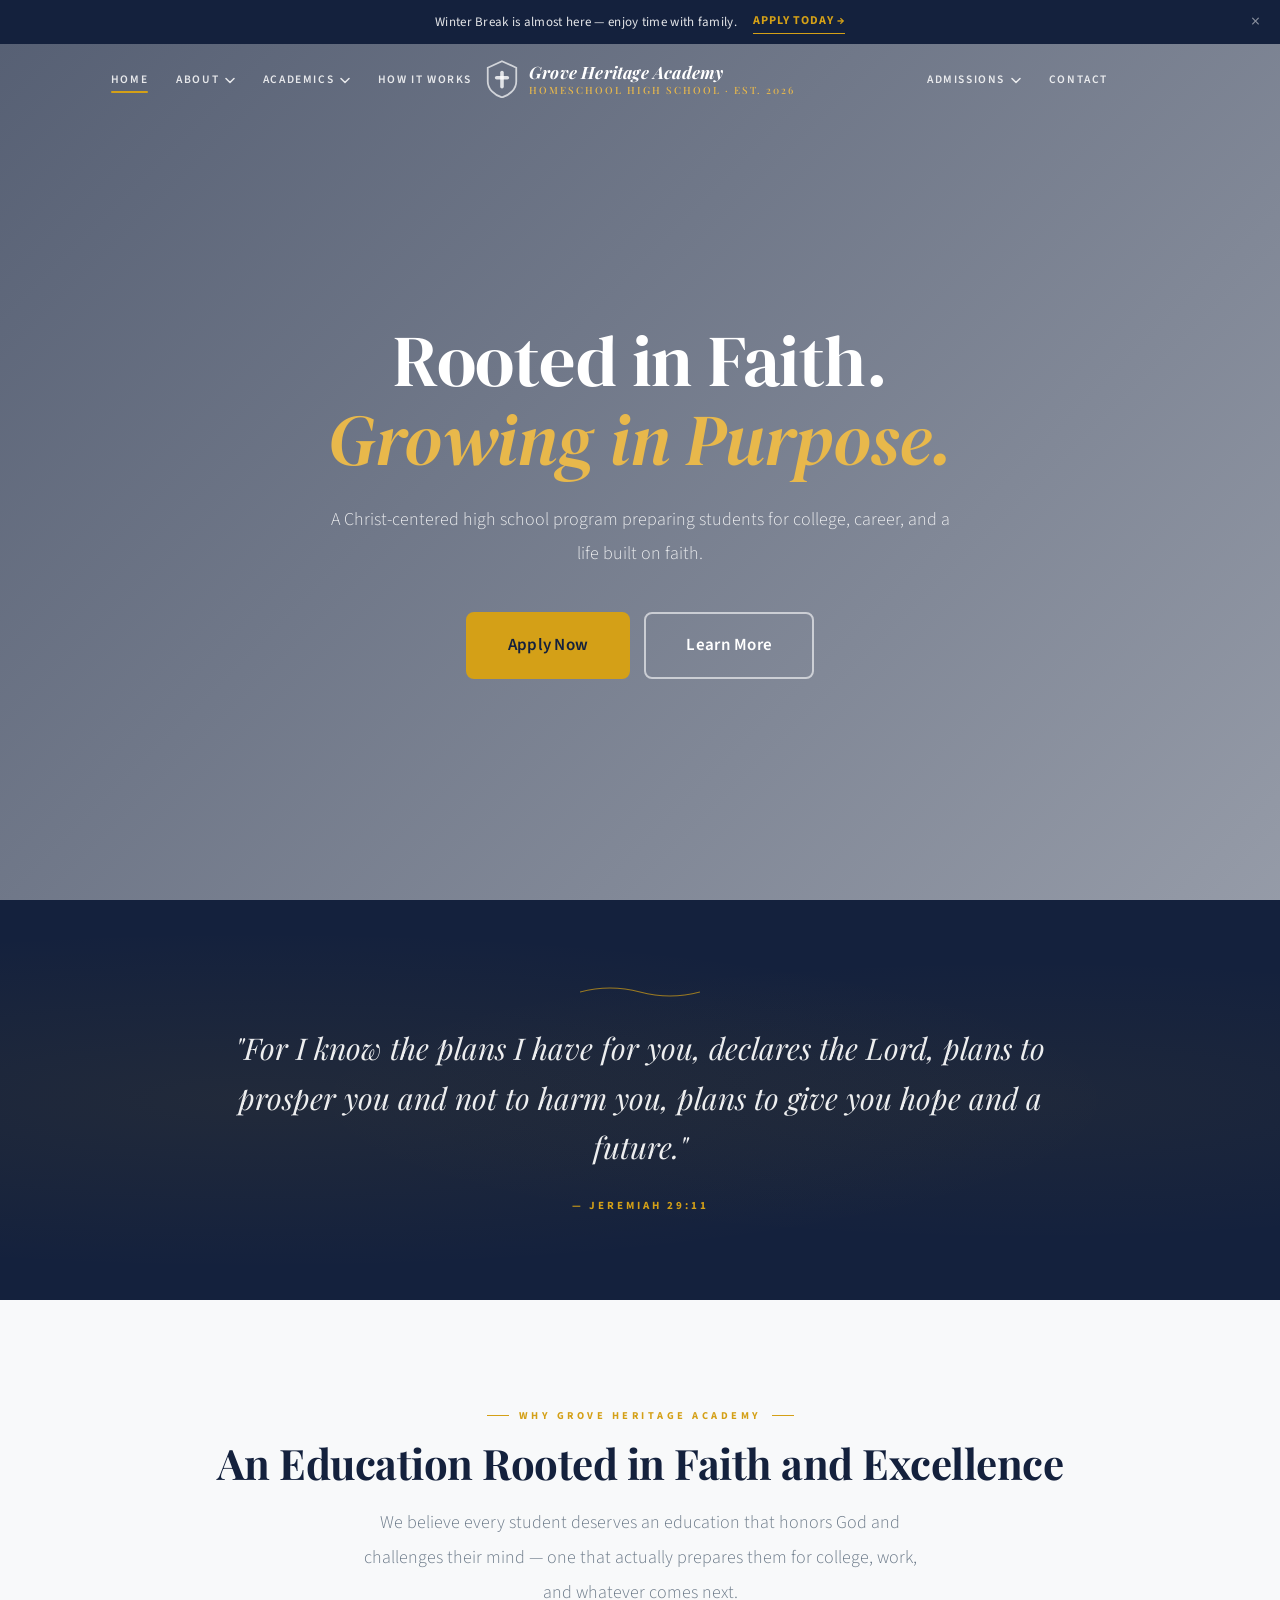
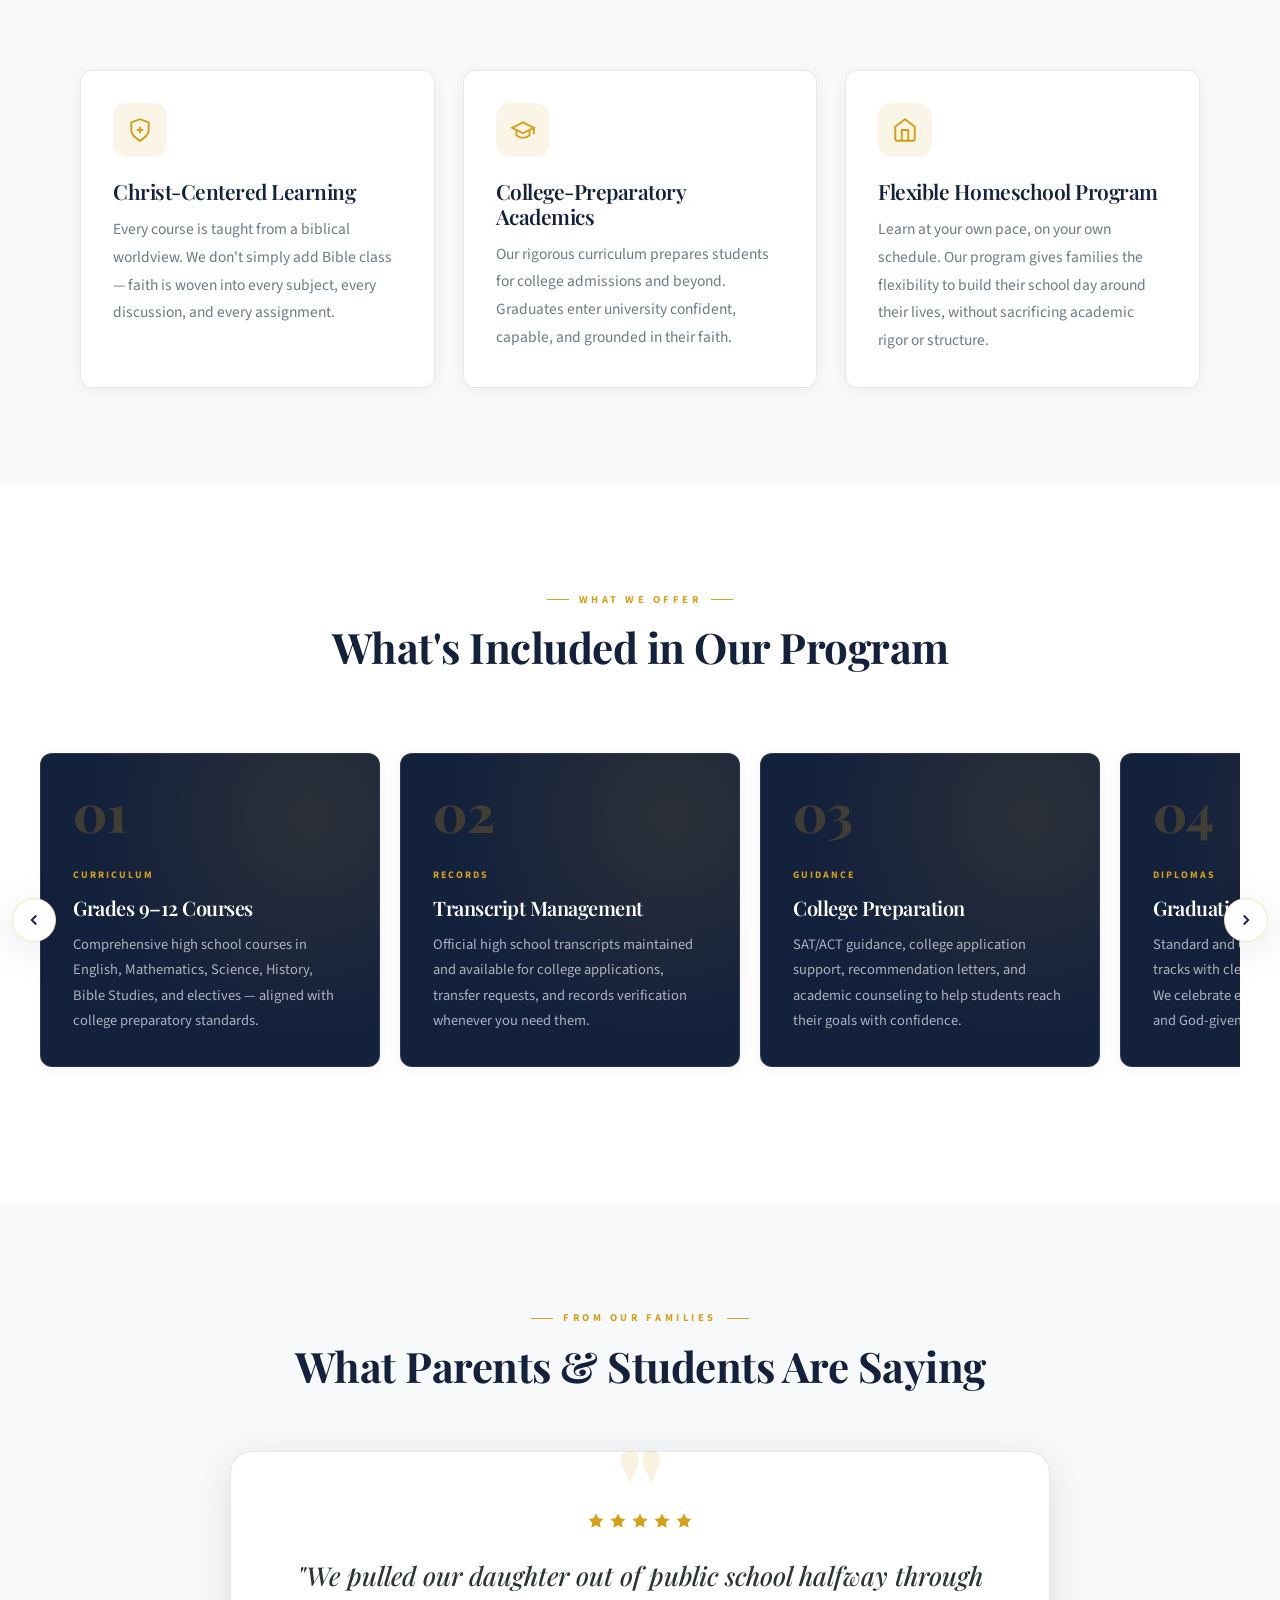
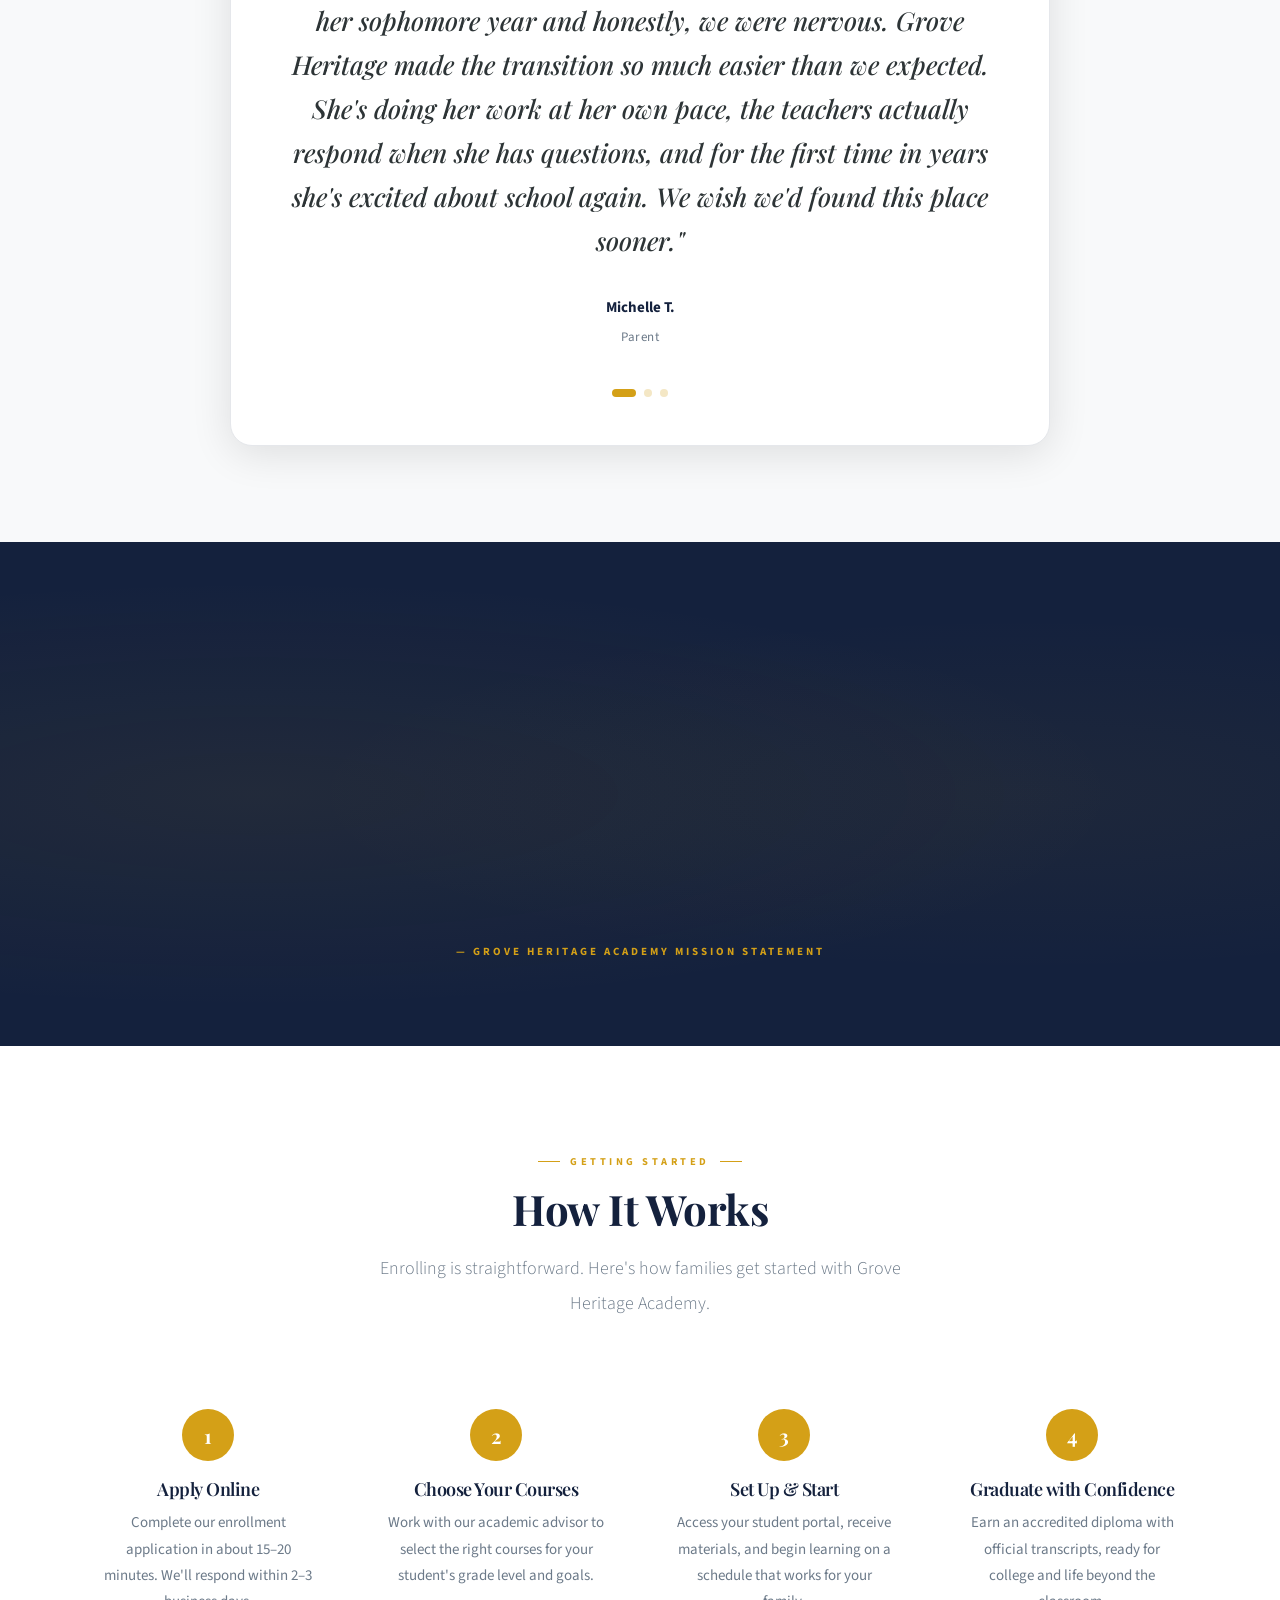
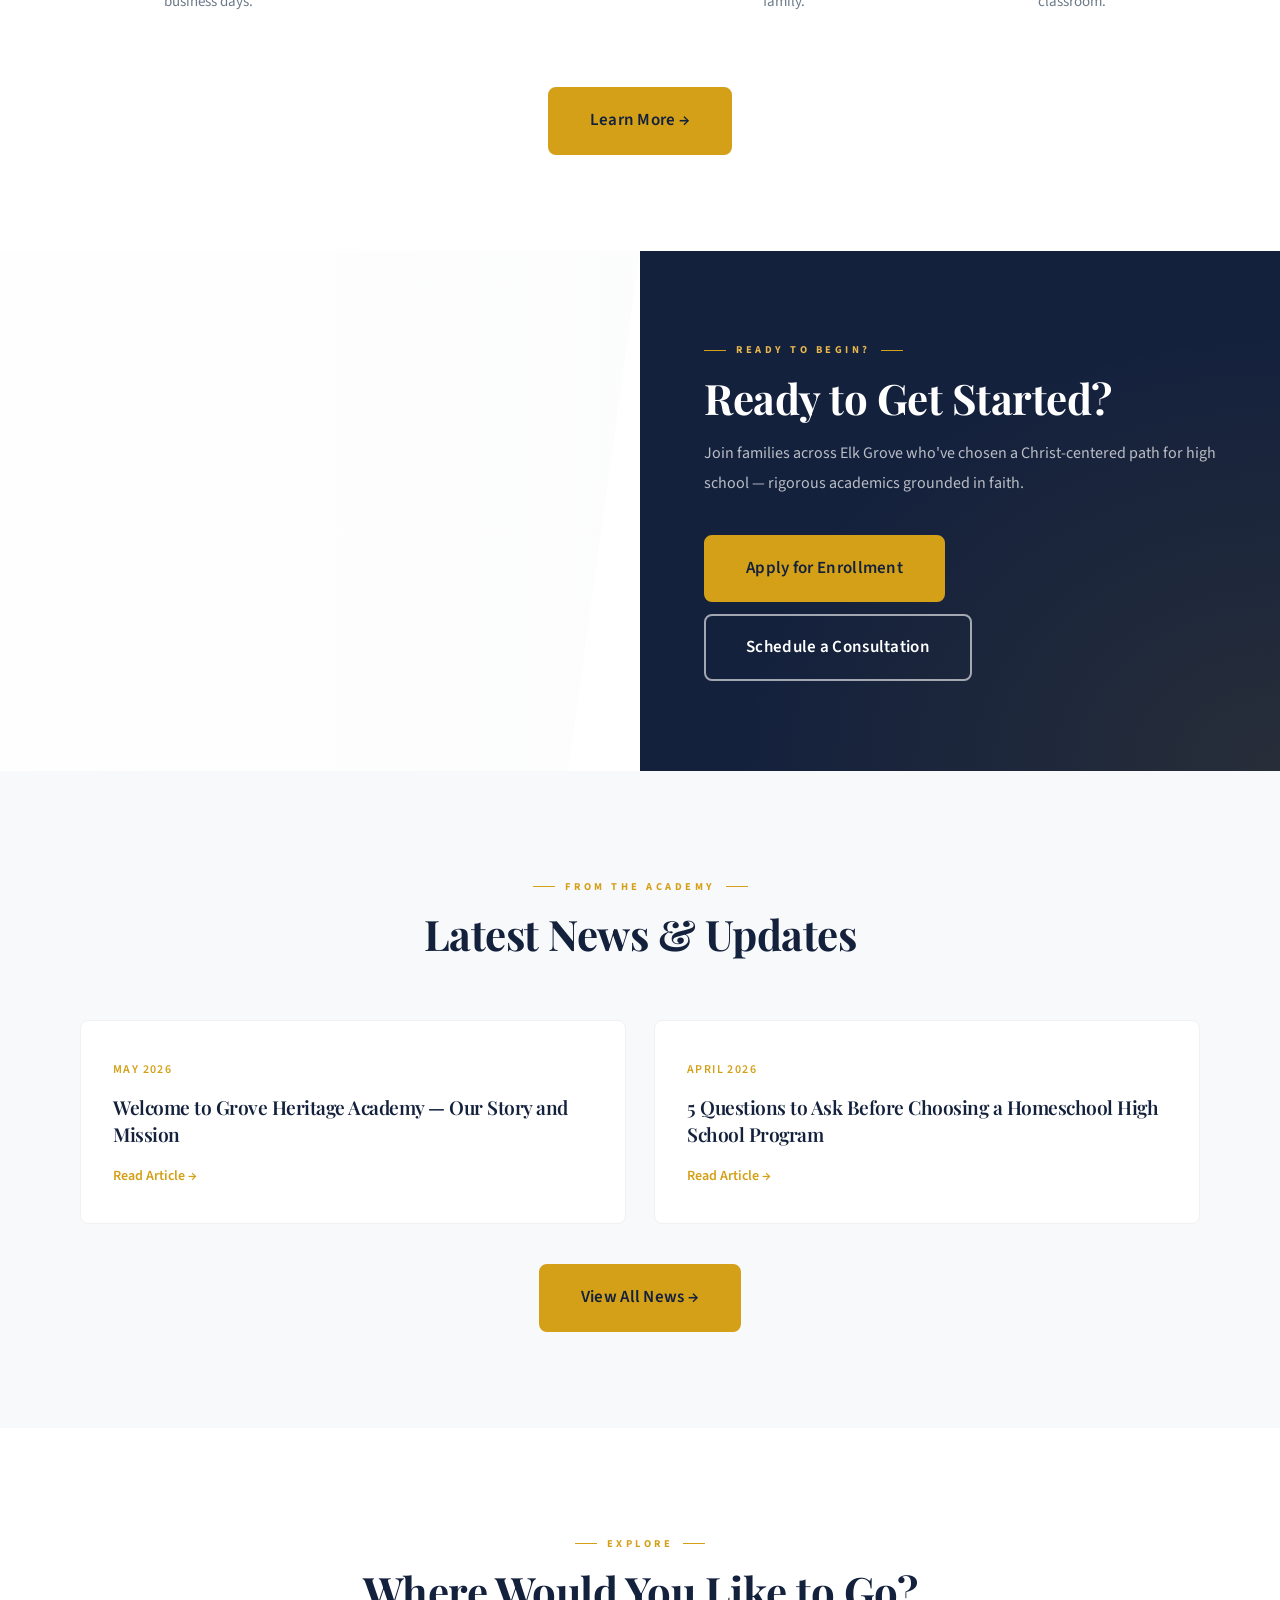
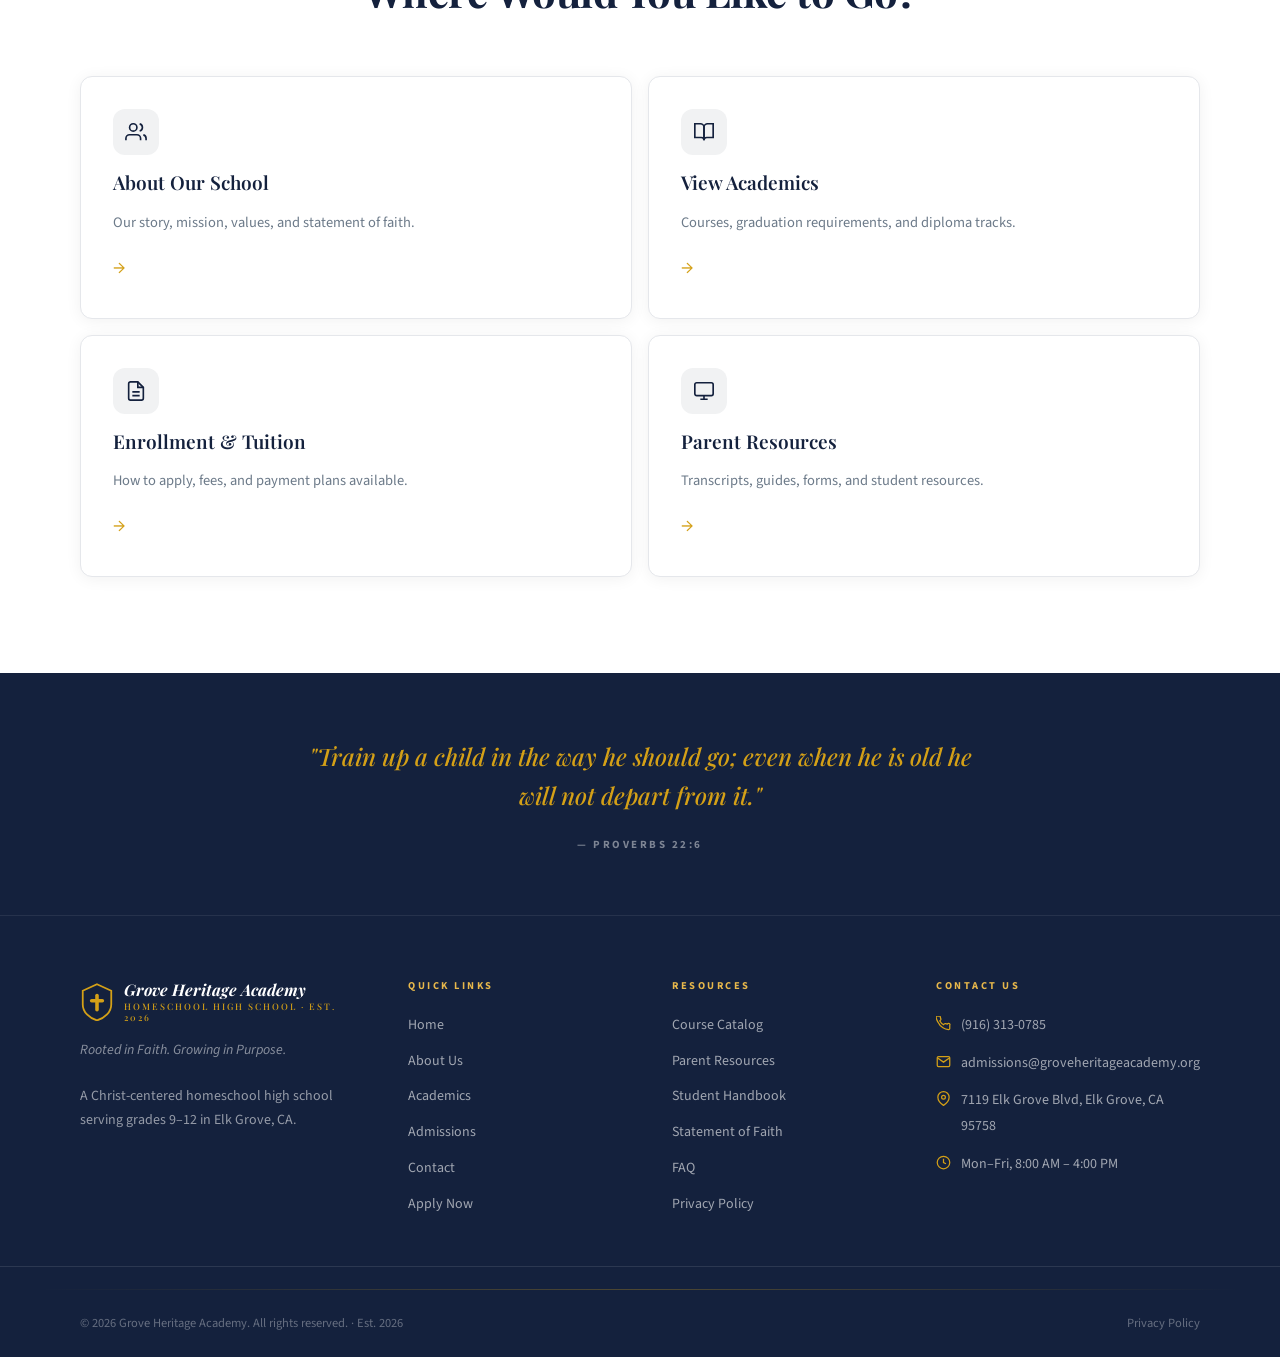
==== commit 30d44e93: "10/10 polish - clean modern legitimate professionally branded CLEAN: - Removed ticker bar (HTML + CS" ====
--- a/index.html
+++ b/index.html
@@ -42,8 +42,8 @@
 <!-- Seasonal Announcement Bar -->
 <div class="season-bar">
   <div class="container">
-    <span class="season-bar-text" id="seasonal-msg">Welcome to Grove Heritage Academy — Now Enrolling for 2026–2027!</span>
-    <a href="apply.html" class="season-bar-link">Apply Now →</a>
+    <span class="season-bar-text" id="seasonal-msg">Now Enrolling for the 2026–2027 School Year</span>
+    <a href="apply.html" class="season-bar-link">Apply Today →</a>
   </div>
   <button class="season-bar-close" aria-label="Close announcement">×</button>
 </div>
@@ -114,51 +114,20 @@
 
 <!-- Hero -->
 <section class="hero-home" id="hero" aria-label="Homepage hero">
-  <div class="hero-bg" id="hero-bg" role="img" aria-label="Student studying with faith and purpose" style="filter:brightness(1.1)"></div>
+  <div class="hero-bg" id="hero-bg" role="img" aria-label="Student studying with faith and purpose"></div>
   <div class="hero-overlay"></div>
   <div class="hero-content-wrap">
     <div class="hero-content">
-      <span class="hero-eyebrow">GRADES 9–12 · CHRIST-CENTERED · COLLEGE PREPARATORY</span>
       <h1 class="hero-h1">Rooted in Faith.<br><em>Growing in Purpose.</em></h1>
-      <p class="hero-subtitle">Grove Heritage Academy is a Christ-centered high school program preparing students for college, career, and a life built on faith.</p>
+      <p class="hero-subtitle">A Christ-centered high school program preparing students for college, career, and a life built on faith.</p>
       <div class="hero-buttons">
-        <a href="apply.html" class="btn btn-primary btn-lg">Apply for Enrollment</a>
-        <a href="contact.html#inquiry" class="btn btn-outline-gold btn-lg">Request Information</a>
-      </div>
-    </div>
-  </div>
-  <div class="hero-scroll" aria-hidden="true">
-    <span class="hero-scroll-label">Scroll</span>
-    <div class="scroll-line"></div>
-    <svg viewBox="0 0 24 24" fill="none" stroke="currentColor" stroke-width="2.5"><polyline points="6 9 12 15 18 9"/></svg>
-  </div>
-</section>
-
-<!-- Ticker Bar -->
-<div class="ticker-bar" aria-hidden="true">
-  <div class="ticker-track">
-    <span class="ticker-segment">
-      <span class="ticker-item">Faith-Based Education</span><span class="ticker-star">✦</span>
-      <span class="ticker-item">College Preparatory</span><span class="ticker-star">✦</span>
-      <span class="ticker-item">Grades 9–12</span><span class="ticker-star">✦</span>
-      <span class="ticker-item">Flexible Scheduling</span><span class="ticker-star">✦</span>
-      <span class="ticker-item">Official Transcripts</span><span class="ticker-star">✦</span>
-      <span class="ticker-item">Diploma Program</span><span class="ticker-star">✦</span>
-      <span class="ticker-item">Biblical Worldview</span><span class="ticker-star">✦</span>
-      <span class="ticker-item">College Counseling</span><span class="ticker-star">✦</span>
-    </span>
-    <span class="ticker-segment" aria-hidden="true">
-      <span class="ticker-item">Faith-Based Education</span><span class="ticker-star">✦</span>
-      <span class="ticker-item">College Preparatory</span><span class="ticker-star">✦</span>
-      <span class="ticker-item">Grades 9–12</span><span class="ticker-star">✦</span>
-      <span class="ticker-item">Flexible Scheduling</span><span class="ticker-star">✦</span>
-      <span class="ticker-item">Official Transcripts</span><span class="ticker-star">✦</span>
-      <span class="ticker-item">Diploma Program</span><span class="ticker-star">✦</span>
-      <span class="ticker-item">Biblical Worldview</span><span class="ticker-star">✦</span>
-      <span class="ticker-item">College Counseling</span><span class="ticker-star">✦</span>
-    </span>
-  </div>
-</div>
+        <a href="apply.html" class="btn btn-primary btn-lg">Apply Now</a>
+        <a href="about.html" class="btn btn-outline-light btn-lg">Learn More</a>
+      </div>
+    </div>
+  </div>
+</section>
+
 
 <!-- Scripture Banner -->
 <section class="scripture-banner" aria-label="Scripture verse">
@@ -183,7 +152,7 @@
       <p class="lead" style="max-width:560px;margin:16px auto 0">We believe every student deserves an education that honors God and challenges their mind — one that actually prepares them for college, work, and whatever comes next.</p>
     </div>
     <div class="why-stagger">
-      <div class="why-card why-card--gold-border why-card--high fade-up">
+      <div class="why-card fade-up">
         <div class="why-card-icon" aria-hidden="true">
           <svg viewBox="0 0 24 24" fill="none" stroke="currentColor" stroke-width="1.8"><path d="M12 22s8-4 8-10V5l-8-3-8 3v7c0 6 8 10 8 10z"/><line x1="12" y1="9" x2="12" y2="15"/><line x1="9" y1="12" x2="15" y2="12"/></svg>
         </div>
@@ -197,7 +166,7 @@
         <h3>College-Preparatory Academics</h3>
         <p>Our rigorous curriculum prepares students for college admissions and beyond. Graduates enter university confident, capable, and grounded in their faith.</p>
       </div>
-      <div class="why-card why-card--cream why-card--low fade-up">
+      <div class="why-card fade-up">
         <div class="why-card-icon" aria-hidden="true">
           <svg viewBox="0 0 24 24" fill="none" stroke="currentColor" stroke-width="1.8"><path d="M3 9l9-7 9 7v11a2 2 0 01-2 2H5a2 2 0 01-2-2z"/><path d="M9 22V12h6v10"/></svg>
         </div>
@@ -298,7 +267,7 @@
           </div>
         </div>
         <div class="testimonial-slide">
-          <p class="testimonial-quote-text">"My wife and I both work full time so we needed something flexible but still structured. Heritage gives our son a real curriculum with real teachers behind it, and we can check his progress anytime. The Christian foundation was non-negotiable for us, and Grove Heritage doesn't just slap a Bible class on top — it's woven into everything."</p>
+          <p class="testimonial-quote-text">"My wife and I both work full time so we needed something flexible but still structured. Grove Heritage gives our son a real curriculum with real teachers behind it, and we can check his progress anytime. The Christian foundation was non-negotiable for us — and the faith is woven into everything, not just a separate class."</p>
           <div class="testimonial-reviewer">
             <strong>David &amp; Lauren K.</strong>
             <span>Parents of a 9th Grader</span>
@@ -361,7 +330,7 @@
   <div class="cta-split-content">
     <span class="section-label" style="color:var(--gold-light)">Ready to Begin?</span>
     <h2>Ready to Get Started?</h2>
-    <p>Join homeschool families who've found a stronger way to educate their students — one built on faith, strong academics, and real support.</p>
+    <p>Join families across Elk Grove who've chosen a Christ-centered path for high school — rigorous academics grounded in faith.</p>
     <div class="cta-split-btns">
       <a href="apply.html" class="btn btn-gold btn-lg">Apply for Enrollment</a>
       <a href="contact.html" class="btn btn-outline-white btn-lg">Schedule a Consultation</a>
@@ -456,19 +425,17 @@
           <div class="footer-logo-text">Grove Heritage Academy<span>Homeschool High School · Est. 2026</span></div>
         </div>
         <p class="footer-tagline">Rooted in Faith. Growing in Purpose.</p>
-        <p class="footer-mission">A Christ-centered homeschool high school program serving grades 9–12. Rigorous academics rooted in biblical truth.</p>
+        <p class="footer-mission">A Christ-centered homeschool high school serving grades 9–12 in Elk Grove, CA.</p>
       </div>
       <div>
         <h4 class="footer-heading">Quick Links</h4>
         <ul class="footer-links">
           <li><a href="index.html">Home</a></li>
           <li><a href="about.html">About Us</a></li>
-          <li><a href="team.html">Our Team</a></li>
           <li><a href="academics.html">Academics</a></li>
-          <li><a href="howitworks.html">How It Works</a></li>
           <li><a href="admissions.html">Admissions</a></li>
-          <li><a href="calendar.html">Calendar</a></li>
           <li><a href="contact.html">Contact</a></li>
+          <li><a href="apply.html">Apply Now</a></li>
         </ul>
       </div>
       <div>
@@ -477,9 +444,8 @@
           <li><a href="courses.html">Course Catalog</a></li>
           <li><a href="resources.html">Parent Resources</a></li>
           <li><a href="handbook.html">Student Handbook</a></li>
+          <li><a href="about.html#statement-of-faith">Statement of Faith</a></li>
           <li><a href="faq.html">FAQ</a></li>
-          <li><a href="news.html">News</a></li>
-          <li><a href="about.html#statement-of-faith">Statement of Faith</a></li>
           <li><a href="privacy.html">Privacy Policy</a></li>
         </ul>
       </div>
--- a/styles.css
+++ b/styles.css
@@ -60,7 +60,7 @@
 
 /* ── Container ────────────────────────────────────────────── */
 .container { max-width: var(--max-width); margin: 0 auto; padding: 0 40px; }
-.section { padding: 100px 0; }
+.section { padding: 96px 0; }
 .section-sm { padding: 64px 0; }
 .section-lg { padding: 128px 0; }
 
@@ -94,29 +94,45 @@
 .text-white .section-label { color: var(--gold-light); }
 .text-white .section-label::before, .text-white .section-label::after { background: var(--gold-light); }
 
-/* ── Buttons ──────────────────────────────────────────────── */
+/* ── Buttons — TWO STYLES ONLY ──────────────────────────────── */
 .btn {
   display: inline-flex; align-items: center; justify-content: center; gap: 8px;
-  padding: 14px 30px; font-family: var(--font-sans);
+  padding: 14px 32px; font-family: var(--font-sans);
   font-size: 0.9375rem; font-weight: 600;
-  border-radius: var(--radius-lg); transition: var(--transition);
+  border-radius: 8px; transition: background 0.2s ease, box-shadow 0.2s ease, border-color 0.2s ease;
   cursor: pointer; text-decoration: none; white-space: nowrap;
   border: 2px solid transparent; letter-spacing: 0.3px;
 }
-.btn-primary { background: #D4A017; color: #14213D; font-weight: 600; border-color: #D4A017; }
-.btn-primary:hover { background: var(--crimson-dark); border-color: var(--crimson-dark); transform: translateY(-2px); box-shadow: 0 8px 28px rgba(212,160,23,0.32); }
-.btn-gold { background: #D4A017; color: #14213D; font-weight: 600; border-color: #D4A017; }
-.btn-gold:hover { background: var(--gold-dark); border-color: var(--gold-dark); transform: translateY(-2px); box-shadow: 0 8px 28px rgba(212,160,23,0.4); }
-.btn-outline-gold { background: transparent; color: var(--gold); border-color: var(--gold); }
-.btn-outline-gold:hover { background: var(--gold); color: var(--white); transform: translateY(-2px); }
-.btn-outline-white { background: transparent; color: var(--white); border-color: rgba(255,255,255,0.55); }
-.btn-outline-white:hover { background: rgba(255,255,255,0.12); border-color: var(--white); transform: translateY(-2px); }
-.btn-outline { background: transparent; color: var(--navy); border: 2px solid var(--navy); }
-.btn-outline:hover { background: var(--navy); color: var(--white); transform: translateY(-2px); }
-.btn-outline-light { background: transparent; color: var(--white); border: 2px solid rgba(255,255,255,0.55); }
-.btn-outline-light:hover { background: rgba(255,255,255,0.1); border-color: var(--white); transform: translateY(-2px); }
+/* Primary: gold background, navy text */
+.btn-primary,
+.btn-gold { background: #D4A017; color: #14213D; border-color: #D4A017; font-weight: 600; }
+.btn-primary:hover,
+.btn-gold:hover { background: #B8891A; border-color: #B8891A; box-shadow: 0 4px 16px rgba(212,160,23,0.28); }
+/* Secondary: navy outline, navy text → fills navy on hover */
+.btn-outline,
+.btn-outline-gold,
+.btn-outline-white,
+.btn-outline-light { background: transparent; color: #14213D; border: 2px solid #14213D; }
+.btn-outline:hover,
+.btn-outline-gold:hover,
+.btn-outline-white:hover,
+.btn-outline-light:hover { background: #14213D; color: #FFFFFF; box-shadow: 0 4px 16px rgba(20,33,61,0.18); }
+/* On dark backgrounds the outline should be white */
+.cta-banner .btn-outline,
+.cta-banner .btn-outline-white,
+.cta-split .btn-outline,
+.cta-split .btn-outline-white,
+.scripture-banner .btn-outline { color: #FFFFFF; border-color: rgba(255,255,255,0.6); }
+.cta-banner .btn-outline:hover,
+.cta-banner .btn-outline-white:hover,
+.cta-split .btn-outline:hover,
+.cta-split .btn-outline-white:hover,
+.scripture-banner .btn-outline:hover { background: rgba(255,255,255,0.15); border-color: #FFFFFF; color: #FFFFFF; }
+/* Hero (dark overlay) — outline-light stays white */
+.hero-home .btn-outline-light { color: #FFFFFF; border-color: rgba(255,255,255,0.6); }
+.hero-home .btn-outline-light:hover { background: rgba(255,255,255,0.12); border-color: #FFFFFF; color: #FFFFFF; box-shadow: none; }
 .btn-sm { padding: 9px 22px; font-size: 0.875rem; }
-.btn-lg { padding: 17px 40px; font-size: 1.0625rem; }
+.btn-lg { padding: 16px 40px; font-size: 1.0625rem; }
 .btn-full { width: 100%; justify-content: center; }
 
 /* ── Keyframes ────────────────────────────────────────────── */
@@ -128,31 +144,19 @@
   from { opacity: 0; }
   to   { opacity: 1; }
 }
-@keyframes ticker {
-  0%   { transform: translateX(0); }
-  100% { transform: translateX(-50%); }
-}
 @keyframes scrollBounce {
   0%, 100% { transform: translateY(0); }
   50%       { transform: translateY(8px); }
 }
-@keyframes goldShimmer {
-  0%   { background-position: -200% center; }
-  100% { background-position: 200% center; }
-}
 @keyframes pageOpen {
   from { opacity: 1; }
   to   { opacity: 0; }
 }
-@keyframes letterSpacingIn {
-  from { letter-spacing: 8px; opacity: 0; }
-  to   { letter-spacing: normal; opacity: 1; }
-}
 
 /* ── Page Load Overlay ────────────────────────────────────── */
 .page-overlay {
   position: fixed; inset: 0; z-index: 9999;
-  background: var(--cream);
+  background: var(--white);
   animation: pageOpen 0.5s var(--ease) 0.1s forwards;
   pointer-events: none;
 }
@@ -382,7 +386,7 @@
 /* ── Mobile Menu ──────────────────────────────────────────── */
 .mobile-menu {
   position: fixed; inset: 0; z-index: 999;
-  background: var(--cream);
+  background: var(--white);
   display: flex; flex-direction: column; align-items: center; justify-content: center;
   opacity: 0; visibility: hidden; pointer-events: none;
   transition: opacity 0.35s var(--ease), visibility 0.35s var(--ease);
@@ -446,19 +450,10 @@
   position: absolute; inset: 0;
   background-image: url('https://images.unsplash.com/photo-1503676260728-1c00da094a0b?w=1800&q=85');
   background-size: cover; background-position: center 20%;
-  transform: scale(1.04);
-  transition: transform 8s ease;
-}
-.hero-bg.loaded { transform: scale(1); }
+}
 .hero-overlay {
   position: absolute; inset: 0;
-  background: linear-gradient(
-    to top,
-    rgba(248,249,250,0.98) 0%,
-    rgba(248,249,250,0.75) 30%,
-    rgba(20,33,61,0.38) 70%,
-    rgba(20,33,61,0.52) 100%
-  );
+  background: linear-gradient(135deg, rgba(20,33,61,0.72) 0%, rgba(20,33,61,0.45) 100%);
 }
 .hero-content-wrap {
   position: relative; z-index: 1;
@@ -480,14 +475,14 @@
 .hero-h1 {
   font-family: 'DM Serif Display', 'Playfair Display', Georgia, serif;
   font-size: clamp(42px, 6vw, 72px); font-weight: 400; line-height: 1.1;
-  color: var(--navy); margin-bottom: 24px; letter-spacing: -0.5px;
+  color: #FFFFFF; margin-bottom: 24px; letter-spacing: -0.5px;
   opacity: 0; transform: translateY(20px);
   animation: fadeUp 0.7s var(--ease) 0.6s forwards;
 }
-.hero-h1 em { font-style: italic; color: var(--gold-dark); }
+.hero-h1 em { font-style: italic; color: var(--gold-light); }
 .hero-subtitle {
   font-size: 1.125rem; font-weight: 300; line-height: 1.9;
-  color: #4a5060; max-width: 620px; margin: 0 auto 40px;
+  color: rgba(255,255,255,0.85); max-width: 620px; margin: 0 auto 40px;
   opacity: 0; transform: translateY(20px);
   animation: fadeUp 0.7s var(--ease) 0.9s forwards;
 }
@@ -496,11 +491,7 @@
   opacity: 0; transform: translateY(20px);
   animation: fadeUp 0.7s var(--ease) 1.2s forwards;
 }
-.hero-scroll {
-  position: absolute; bottom: 36px; left: 50%; transform: translateX(-50%);
-  display: flex; flex-direction: column; align-items: center; gap: 8px;
-  opacity: 0; animation: fadeIn 0.7s var(--ease) 1.6s forwards;
-}
+.hero-scroll { display: none; }
 .hero-scroll-label {
   font-size: 10px; letter-spacing: 2.5px; text-transform: uppercase;
   color: rgba(20,33,61,0.5); font-weight: 600;
@@ -515,84 +506,38 @@
   animation: scrollBounce 1.8s ease infinite;
 }
 
-/* ── Ticker Bar ───────────────────────────────────────────── */
-.ticker-bar {
-  background: var(--cream-dark);
-  padding: 13px 0; overflow: hidden;
-  border-bottom: 1px solid var(--border-gold);
-}
-.ticker-track {
-  display: flex; width: max-content;
-  animation: ticker 35s linear infinite;
-}
-.ticker-track:hover { animation-play-state: paused; }
-.ticker-segment {
-  display: flex; align-items: center; gap: 0;
-  white-space: nowrap; padding: 0 0;
-}
-.ticker-item {
-  font-family: var(--font-sans); font-size: 11.5px; font-weight: 600;
-  letter-spacing: 2px; text-transform: uppercase; color: var(--gold-dark);
-  padding: 0 32px;
-}
-.ticker-star { color: var(--gold); font-size: 8px; }
-
-/* ── Page Hero (Subpages) ─────────────────────────────────── */
+
+/* ── Interior Page Banner (navy solid, no image) ──────────── */
 .page-hero {
-  position: relative; min-height: 420px;
-  display: flex; align-items: flex-end;
-  padding-bottom: 60px; overflow: hidden;
-}
-.page-hero-bg {
-  position: absolute; inset: 0;
-  background-size: cover; background-position: center;
-  transition: transform 0.1s ease;
-}
-.page-hero-overlay {
-  position: absolute; inset: 0;
-  background: linear-gradient(to top, rgba(20,33,61,0.92) 0%, rgba(20,33,61,0.5) 60%, rgba(20,33,61,0.3) 100%);
-}
-.page-hero:not(:has(.page-hero-bg)) {
-  background: var(--navy);
-}
-.page-hero:not(:has(.page-hero-bg))::before {
-  content: ''; position: absolute; inset: 0;
-  background: radial-gradient(ellipse at 70% 50%, rgba(212,160,23,0.1) 0%, transparent 70%);
-}
-.page-hero-content {
-  position: relative; z-index: 1;
-  padding-top: 140px;
-}
+  background: #14213D !important;
+  min-height: 200px;
+  display: flex; align-items: center;
+  padding: 80px 0 60px;
+  position: relative;
+  overflow: hidden;
+}
+.page-hero-bg { display: none !important; }
+.page-hero-overlay { display: none !important; }
+.page-hero-accent { display: none !important; }
+.page-hero-content { position: relative; z-index: 1; padding-top: 0; }
 .page-hero-label {
-  font-size: 10.5px; font-weight: 700; letter-spacing: 3.5px;
-  text-transform: uppercase; color: var(--gold-light);
-  margin-bottom: 12px; display: block;
-  opacity: 0; animation: fadeUp 0.6s var(--ease) 0.2s forwards;
+  font-family: var(--font-sans); font-size: 11px; font-weight: 700;
+  letter-spacing: 3px; text-transform: uppercase;
+  color: #D4A017; margin-bottom: 12px; display: block;
 }
 .page-hero-title {
-  color: var(--white); font-size: clamp(34px, 5vw, 58px);
-  font-weight: 700; max-width: 700px; line-height: 1.15;
-  letter-spacing: -0.5px; margin-bottom: 16px;
-  opacity: 0; animation: fadeUp 0.6s var(--ease) 0.35s forwards;
+  font-family: 'Playfair Display', serif; font-size: clamp(32px, 4vw, 48px);
+  font-weight: 700; color: #FFFFFF; line-height: 1.15; margin-bottom: 12px;
 }
 .page-hero-sub {
-  font-size: 1.0625rem; color: rgba(255,255,255,0.72);
-  max-width: 560px; font-weight: 300; line-height: 1.8;
-  opacity: 0; animation: fadeUp 0.6s var(--ease) 0.5s forwards;
-}
-.page-breadcrumb {
-  display: flex; align-items: center; gap: 8px;
-  font-size: 12px; color: rgba(255,255,255,0.45);
-  letter-spacing: 0.5px; margin-bottom: 14px;
-  opacity: 0; animation: fadeUp 0.5s var(--ease) 0.1s forwards;
-}
-.page-breadcrumb a { color: rgba(255,255,255,0.45); transition: var(--transition); }
-.page-breadcrumb a:hover { color: var(--gold-light); }
+  font-size: 17px; color: rgba(255,255,255,0.72); max-width: 580px; line-height: 1.7;
+}
+.page-breadcrumb { display: flex; gap: 6px; align-items: center; margin-bottom: 16px; font-size: 13px; color: rgba(255,255,255,0.5); }
+.page-breadcrumb a { color: rgba(255,255,255,0.6); }
+.page-breadcrumb a:hover { color: var(--gold); }
 .page-breadcrumb .sep { color: rgba(255,255,255,0.3); }
-.page-hero-accent {
-  position: absolute; bottom: 0; left: 0;
-  width: 100%; height: 3px;
-  background: linear-gradient(90deg, var(--gold), transparent 60%);
+@media (max-width: 768px) {
+  .page-hero { min-height: 150px; padding: 60px 0 40px; }
 }
 
 /* ── Scripture Banner ─────────────────────────────────────── */
@@ -635,18 +580,17 @@
 /* ── Why Choose Us — Staggered ───────────────────────────── */
 .why-stagger {
   display: grid; grid-template-columns: repeat(3, 1fr); gap: 28px;
-  align-items: start;
+  align-items: stretch;
 }
 .why-card {
-  background: var(--white); border-radius: var(--radius);
-  padding: 38px 32px; box-shadow: var(--shadow);
+  background: var(--white); border-radius: 12px;
+  padding: 38px 32px; box-shadow: 0 2px 16px rgba(0,0,0,0.06);
   border: 1px solid var(--border); position: relative; overflow: hidden;
-  transition: var(--transition);
-}
-.why-card:hover { transform: translateY(-5px); box-shadow: var(--shadow-md); }
-.why-card:hover { box-shadow: var(--shadow-md), inset 0 0 30px rgba(212,160,23,0.04); }
-.why-card--high { margin-top: -28px; }
-.why-card--low  { margin-top: 28px; }
+  transition: box-shadow 0.2s ease;
+}
+.why-card:hover { box-shadow: 0 6px 28px rgba(0,0,0,0.10); }
+.why-card--high { margin-top: 0; }
+.why-card--low  { margin-top: 0; }
 .why-card--gold-border::before {
   content: ''; position: absolute; top: 0; left: 0; right: 0;
   height: 3px; background: var(--gold);
@@ -686,7 +630,7 @@
   padding: 40px 34px; position: relative; overflow: hidden;
   transition: var(--transition);
 }
-.highlight-card-h:hover { transform: translateY(-4px); box-shadow: var(--shadow-md); }
+.highlight-card-h:hover { box-shadow: var(--shadow-md); }
 .highlight-card-h::before {
   content: ''; position: absolute; inset: 0;
   background: radial-gradient(circle at 80% 20%, rgba(212,160,23,0.12) 0%, transparent 60%);
@@ -834,7 +778,7 @@
   text-decoration: none; color: inherit; transition: var(--transition);
   position: relative; overflow: hidden;
 }
-.quick-tile:hover { transform: translateY(-4px); box-shadow: var(--shadow-md); border-color: var(--border-gold); }
+.quick-tile:hover { box-shadow: var(--shadow-md); border-color: var(--border-gold); }
 .quick-tile::after {
   content: ''; position: absolute; bottom: 0; left: 0; right: 0;
   height: 2px; background: var(--gold); opacity: 0;
@@ -988,9 +932,7 @@
   position: relative;
 }
 .texture-cream::before {
-  content: ''; position: absolute; inset: 0; z-index: 0;
-  background-image: url("data:image/svg+xml,%3Csvg xmlns='http://www.w3.org/2000/svg' width='4' height='4'%3E%3Ccircle cx='1' cy='1' r='0.6' fill='%23000' opacity='0.025'/%3E%3C/svg%3E");
-  pointer-events: none;
+  display: none;
 }
 .texture-cream > * { position: relative; z-index: 1; }
 
@@ -1033,7 +975,7 @@
   padding: 32px; border: 1px solid var(--border); box-shadow: var(--shadow);
   transition: var(--transition);
 }
-.value-card:hover { transform: translateY(-3px); box-shadow: var(--shadow-md); }
+.value-card:hover { box-shadow: var(--shadow-md); }
 .value-card h3 { font-size: 19px; color: var(--navy); margin-bottom: 10px; display: flex; align-items: center; gap: 10px; }
 .value-card h3 svg { width: 22px; height: 22px; color: var(--gold); flex-shrink: 0; }
 .sof-box {
@@ -1052,7 +994,7 @@
   padding: 28px 24px; border: 1px solid var(--border); box-shadow: var(--shadow);
   transition: var(--transition);
 }
-.course-card:hover { transform: translateY(-3px); box-shadow: var(--shadow-md); border-color: var(--border-gold); }
+.course-card:hover { box-shadow: var(--shadow-md); border-color: var(--border-gold); }
 .course-card-subject {
   font-size: 10.5px; font-weight: 700; letter-spacing: 2px;
   text-transform: uppercase; color: var(--gold); margin-bottom: 8px;
@@ -1096,7 +1038,7 @@
   border: 1px solid var(--border); box-shadow: var(--shadow);
   position: relative; transition: var(--transition);
 }
-.step-card:hover { transform: translateY(-3px); box-shadow: var(--shadow-md); }
+.step-card:hover { box-shadow: var(--shadow-md); }
 .step-number {
   font-family: var(--font-serif); font-size: 48px; font-weight: 800;
   color: rgba(212,160,23,0.2); line-height: 1; margin-bottom: 16px;
@@ -1115,7 +1057,7 @@
   transition: var(--transition);
 }
 .pricing-card.featured { background: var(--navy); color: var(--white); border-color: var(--navy); transform: scale(1.03); }
-.pricing-card:not(.featured):hover { transform: translateY(-3px); box-shadow: var(--shadow-md); }
+.pricing-card:not(.featured):hover { box-shadow: var(--shadow-md); }
 .pricing-card h3 { font-size: 19px; margin-bottom: 8px; }
 .pricing-card .price { font-family: var(--font-serif); font-size: 42px; font-weight: 700; color: var(--gold); line-height: 1.1; margin: 16px 0 12px; }
 .pricing-card.featured .price { color: var(--gold-light); }
@@ -1213,7 +1155,7 @@
   border: 1px solid var(--border); box-shadow: var(--shadow);
   display: flex; flex-direction: column; gap: 10px; transition: var(--transition);
 }
-.resource-card:hover { transform: translateY(-3px); box-shadow: var(--shadow-md); }
+.resource-card:hover { box-shadow: var(--shadow-md); }
 .resource-card h3 { font-size: 17px; color: var(--navy); }
 .resource-card p { font-size: 14px; flex: 1; }
 .resource-card-icon {
@@ -1269,7 +1211,7 @@
   border-radius: 99px; font-size: 13px; font-weight: 700;
   white-space: nowrap; transition: var(--transition); text-decoration: none; flex-shrink: 0;
 }
-.download-btn:hover { background: #2a4080; transform: translateY(-1px); }
+.download-btn:hover { background: #2a4080; }
 .download-btn svg { width: 14px; height: 14px; }
 .transcript-hero {
   background: linear-gradient(135deg, var(--navy) 0%, var(--navy-light) 100%);
@@ -1471,6 +1413,7 @@
 }
 @media (max-width: 900px) {
   .section { padding: 72px 0; }
+  .section-sm { padding: 48px 0; }
   .testimonials-grid { grid-template-columns: 1fr; }
   .two-col { grid-template-columns: 1fr; gap: 40px; }
   .pricing-grid { grid-template-columns: 1fr; }
@@ -1488,6 +1431,7 @@
 @media (max-width: 640px) {
   .container { padding: 0 20px; }
   .section { padding: 56px 0; }
+  .section-sm { padding: 40px 0; }
   .hero-content-wrap { padding: 120px 20px 80px; }
   .page-hero { min-height: 340px; }
   .page-hero-content { padding-top: 110px; }
@@ -1525,3 +1469,109 @@
   .highlights-scroll { padding: 12px 20px 28px; }
   .highlight-card-h { flex: 0 0 280px; }
 }
+
+@media (max-width: 480px) {
+  .hero-h1 { font-size: 34px; }
+  .hero-subtitle { font-size: 15px; }
+  .hero-buttons { flex-direction: column; align-items: center; }
+  .hero-buttons .btn { width: 100%; max-width: 300px; min-height: 48px; }
+  .btn { min-height: 48px; }
+  .section { padding: 52px 0; }
+  .container { padding: 0 20px; }
+  h2 { font-size: 26px; }
+}
+
+/* ── Uniform Card System ──────────────────────────────────── */
+.why-card,
+.highlight-card-h,
+.value-card,
+.course-card,
+.diploma-card,
+.pricing-card,
+.step-card,
+.quick-tile,
+.info-card,
+.news-card,
+.team-card {
+  background: #FFFFFF !important;
+  border-radius: 12px !important;
+  box-shadow: 0 2px 16px rgba(0,0,0,0.06) !important;
+  padding: 32px !important;
+  border: 1px solid #E5E7EB !important;
+  transition: box-shadow 0.2s ease !important;
+}
+.why-card:hover,
+.highlight-card-h:hover,
+.value-card:hover,
+.course-card:hover,
+.diploma-card:hover,
+.pricing-card:hover,
+.step-card:hover,
+.quick-tile:hover,
+.info-card:hover,
+.news-card:hover,
+.team-card:hover {
+  box-shadow: 0 6px 28px rgba(0,0,0,0.10) !important;
+}
+/* Remove colored top/side borders on cards — keep featured diploma border */
+.why-card--gold-border { border: 1px solid #E5E7EB !important; }
+.why-card--gold-border::before { display: none; }
+.diploma-card.featured { border-color: #D4A017 !important; }
+/* highlight cards (dark navy) remain navy since they're on dark bg */
+.highlight-card-h {
+  background: #14213D !important;
+  border-color: rgba(255,255,255,0.1) !important;
+}
+/* pricing featured card remains navy */
+.pricing-card.featured {
+  background: #14213D !important;
+  border-color: #14213D !important;
+}
+/* quick-tile needs specific overrides */
+.quick-tile {
+  display: flex !important; flex-direction: column !important;
+  gap: 10px !important; text-decoration: none !important;
+  color: inherit !important; position: relative !important; overflow: hidden !important;
+}
+
+/* ── Universal Form Inputs ──────────────────────────────────── */
+input[type="text"],
+input[type="email"],
+input[type="tel"],
+input[type="number"],
+input[type="date"],
+input[type="url"],
+input[type="password"],
+select,
+textarea {
+  background: #FFFFFF !important;
+  border: 1px solid #D1D5DB !important;
+  border-radius: 8px !important;
+  padding: 14px 16px !important;
+  font-size: 16px !important;
+  font-family: var(--font-sans) !important;
+  color: #2D3436 !important;
+  width: 100%;
+  transition: border-color 0.2s ease, box-shadow 0.2s ease;
+}
+input:focus,
+select:focus,
+textarea:focus {
+  outline: none !important;
+  border-color: #D4A017 !important;
+  box-shadow: 0 0 0 3px rgba(212,160,23,0.15) !important;
+}
+label {
+  font-weight: 600 !important;
+  color: #2D3436 !important;
+  margin-bottom: 6px !important;
+  display: block;
+  font-size: 15px;
+}
+
+/* ── Image border-radius ──────────────────────────────────── */
+.two-col-img img { border-radius: 12px; }
+
+/* ── Stagger offset reset ─────────────────────────────────── */
+.why-card--high,
+.why-card--low { margin-top: 0 !important; transform: none !important; }
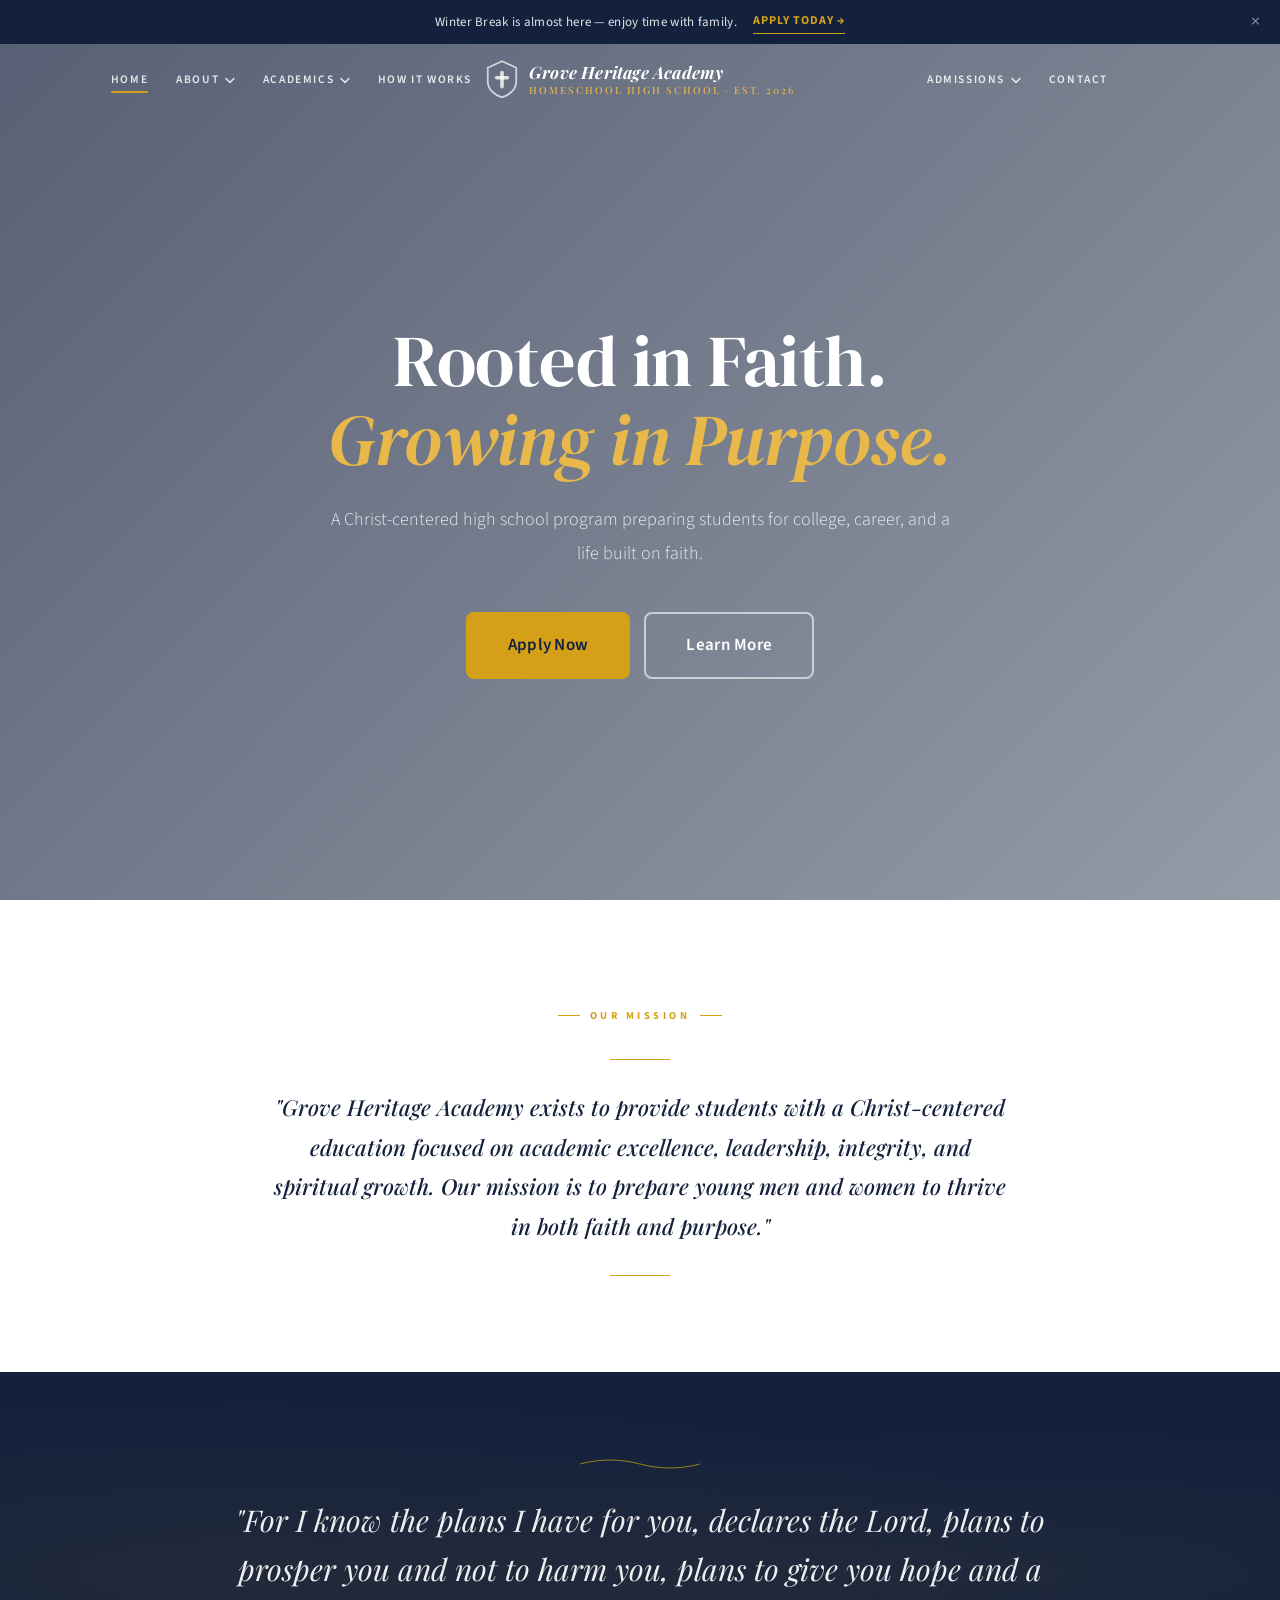
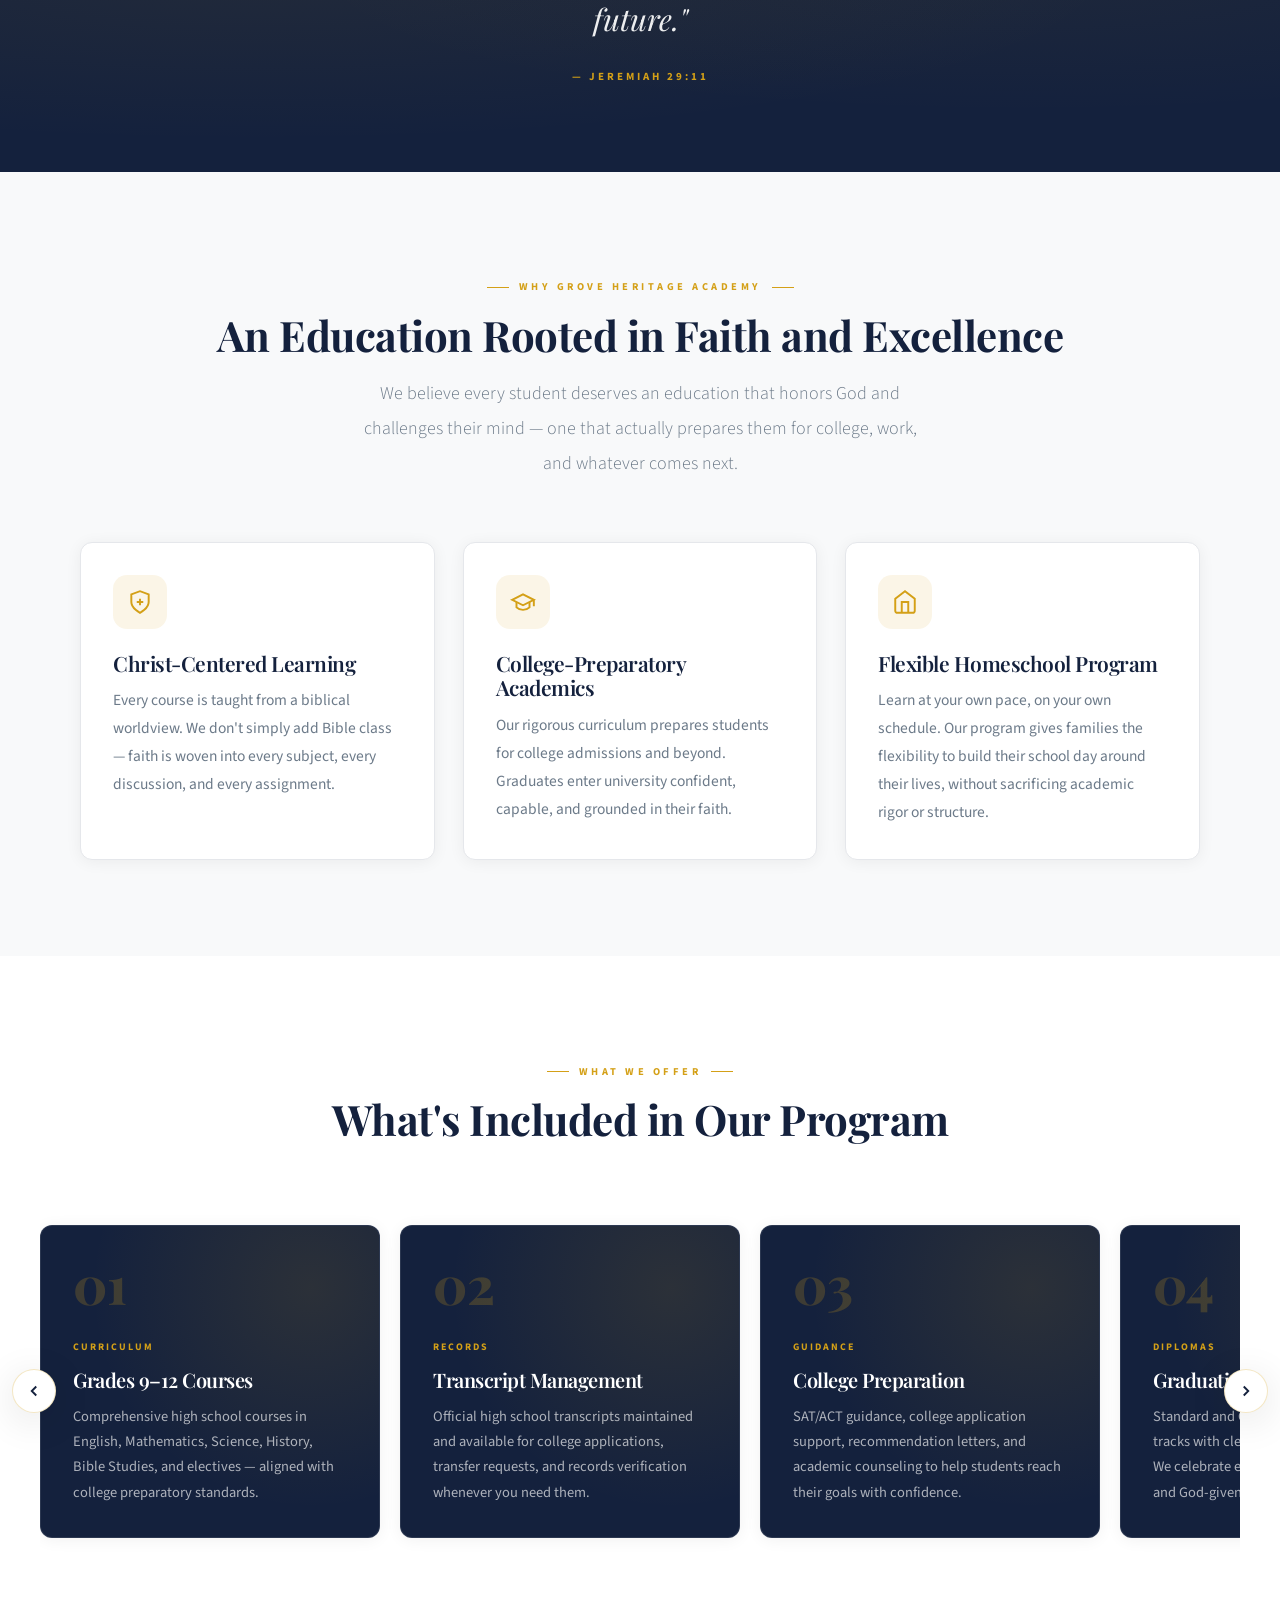
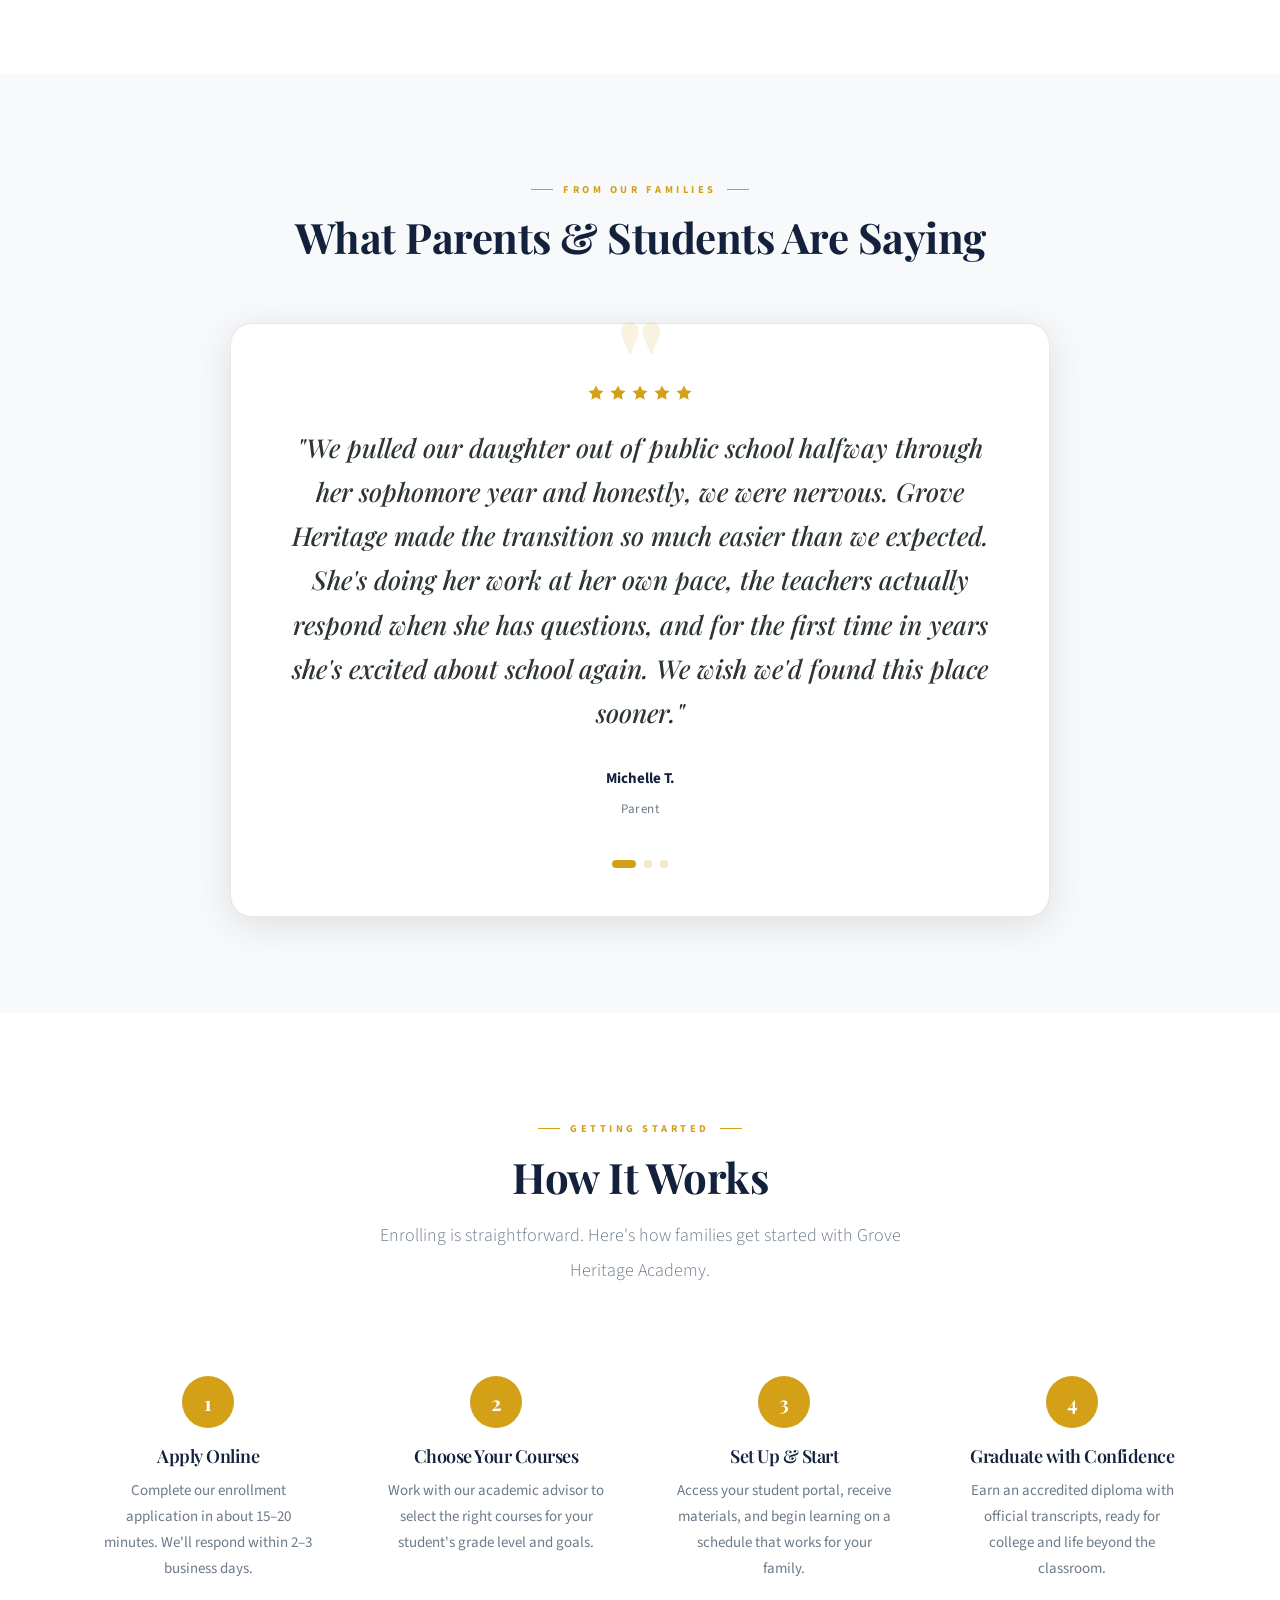
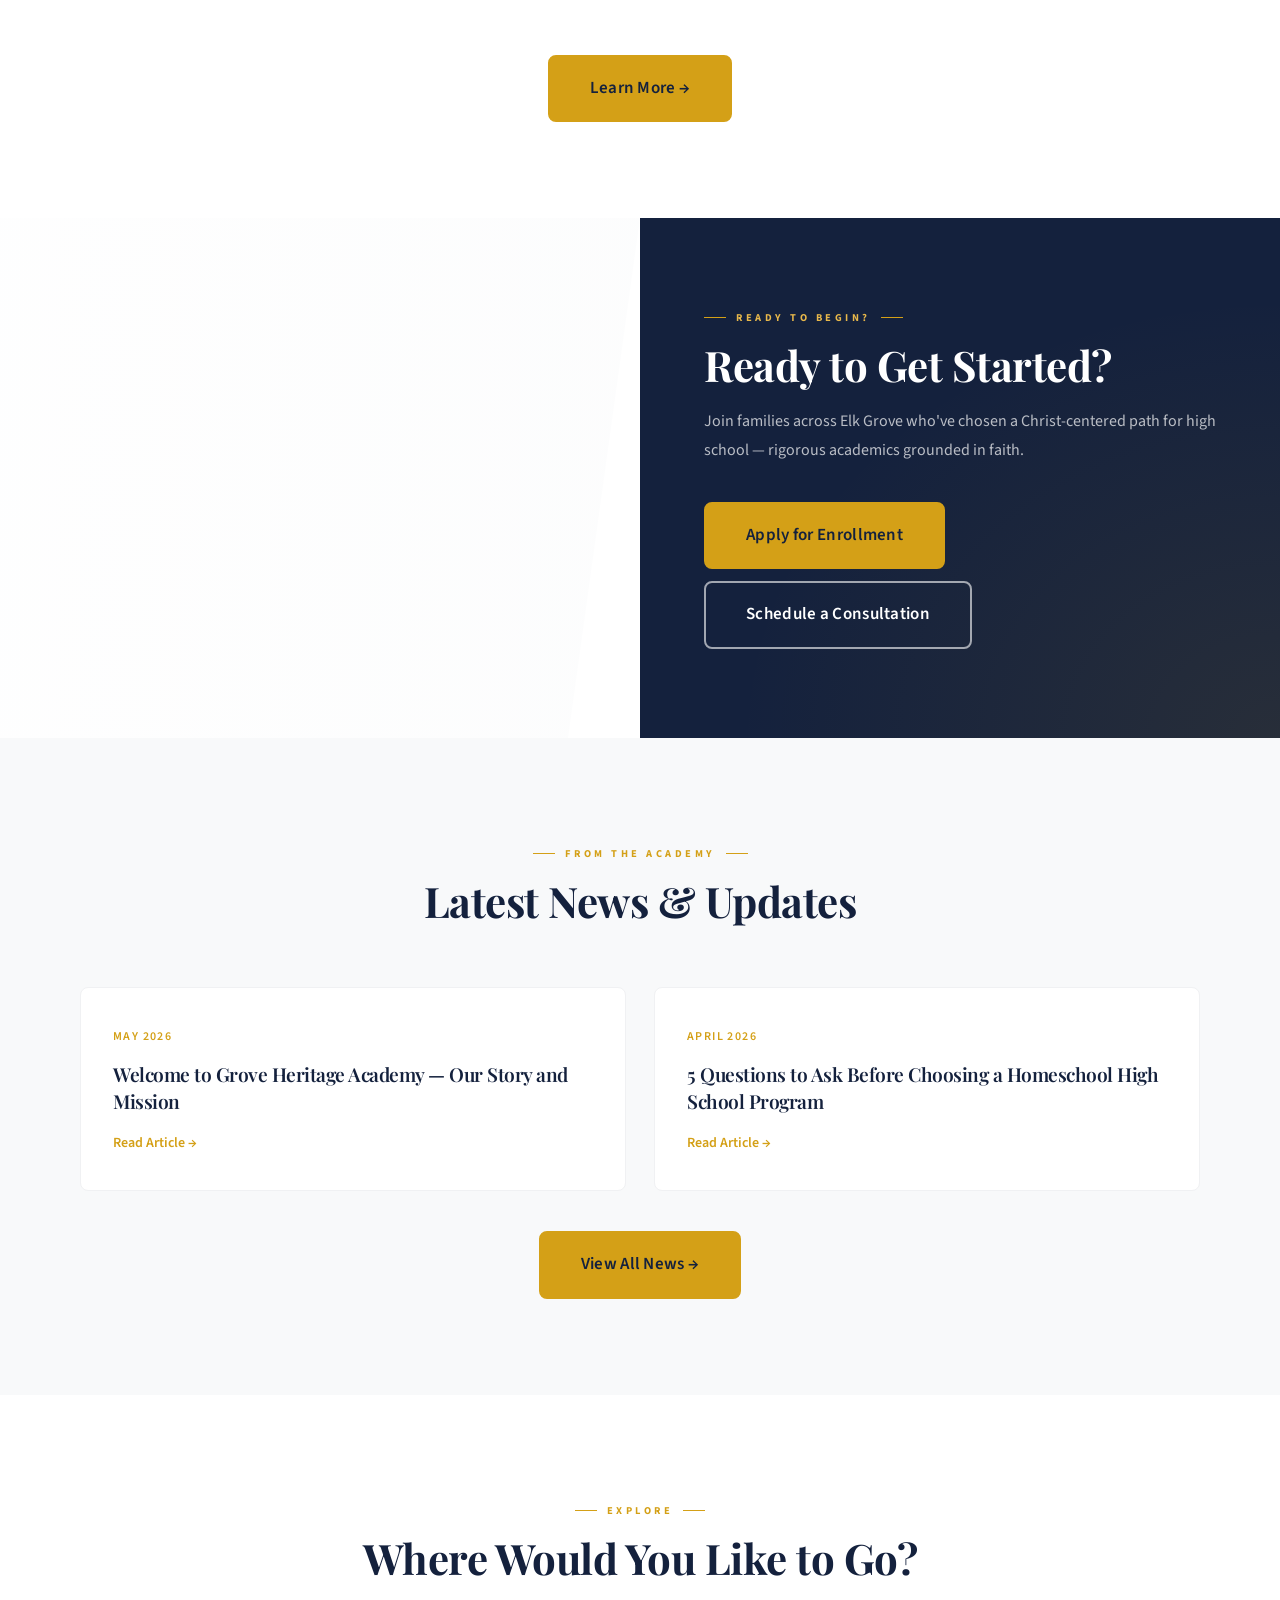
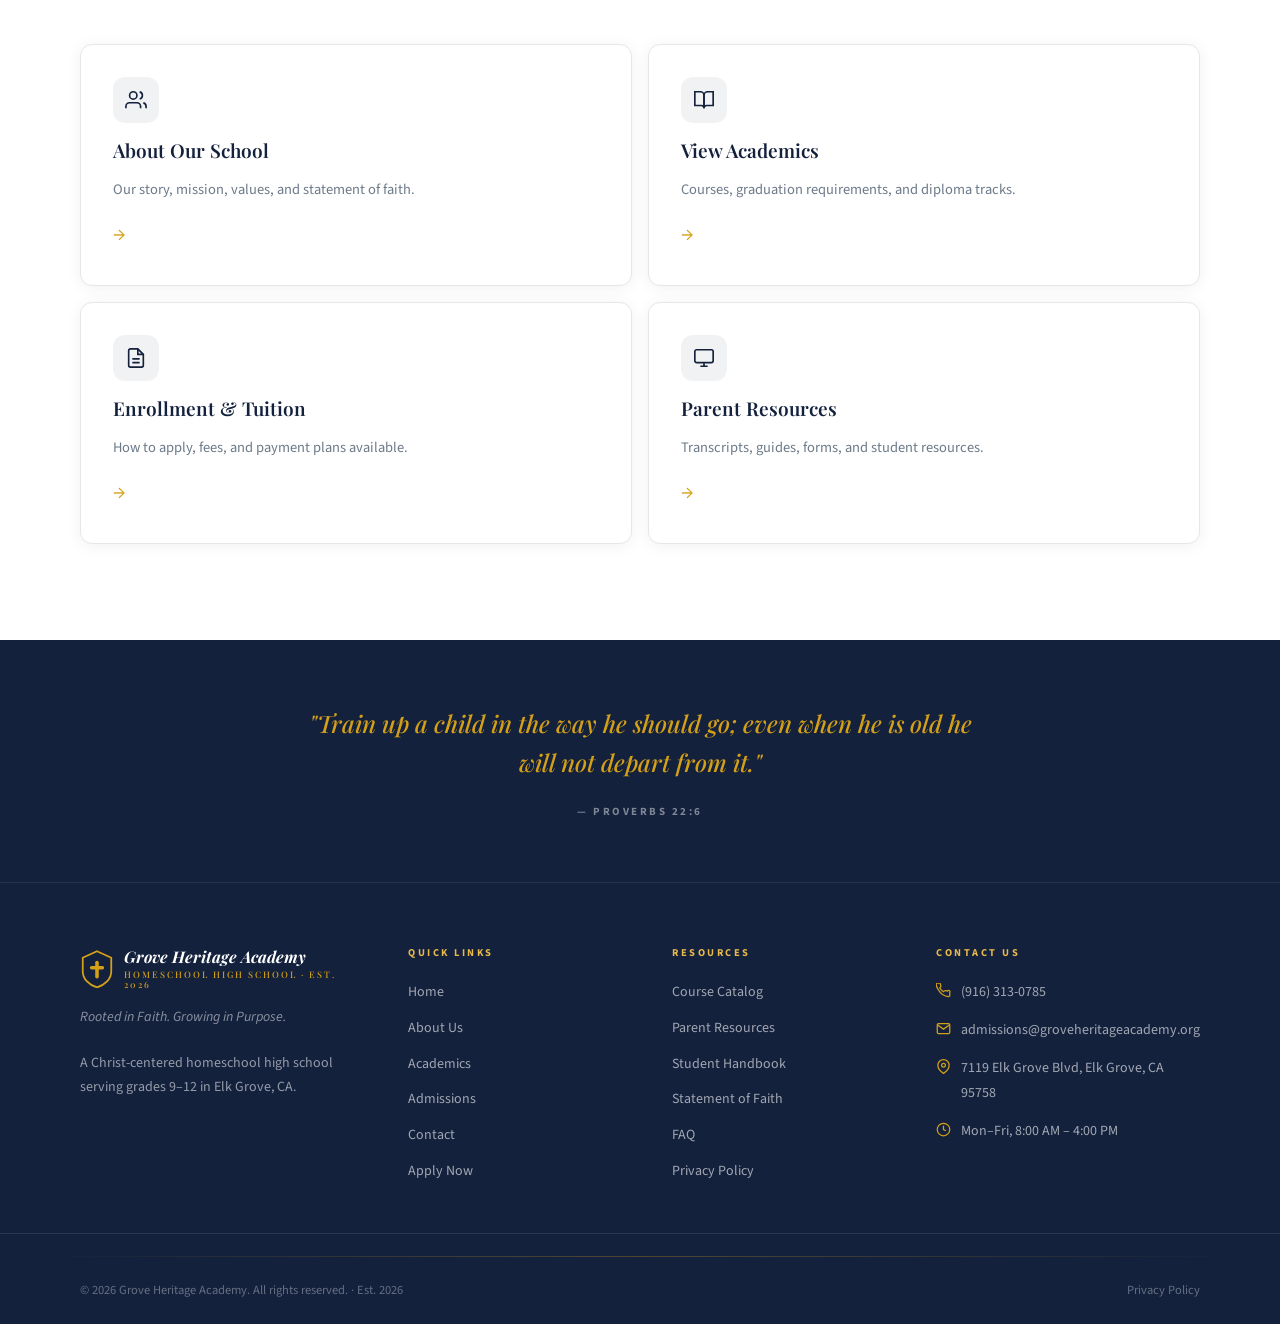
==== commit 39be800f: "added mission statement" ====
--- a/index.html
+++ b/index.html
@@ -128,6 +128,15 @@
   </div>
 </section>
 
+<!-- Our Mission -->
+<section class="section bg-white" id="mission">
+  <div class="container" style="text-align:center;">
+    <span class="section-label fade-up">Our Mission</span>
+    <div style="width:60px;height:1px;background:#D4A017;margin:20px auto 28px;" aria-hidden="true"></div>
+    <p class="fade-up" style="font-family:'Playfair Display',Georgia,serif;font-size:22px;font-style:italic;color:#14213D;line-height:1.8;max-width:750px;margin:0 auto;font-weight:500;">"Grove Heritage Academy exists to provide students with a Christ-centered education focused on academic excellence, leadership, integrity, and spiritual growth. Our mission is to prepare young men and women to thrive in both faith and purpose."</p>
+    <div style="width:60px;height:1px;background:#D4A017;margin:28px auto 0;" aria-hidden="true"></div>
+  </div>
+</section>
 
 <!-- Scripture Banner -->
 <section class="scripture-banner" aria-label="Scripture verse">
@@ -279,14 +288,7 @@
   </div>
 </section>
 
-<!-- Mission Reinforcement Banner -->
-<section class="scripture-banner" aria-label="Mission statement">
-  <div class="scripture-bg-texture" aria-hidden="true"></div>
-  <div class="container">
-    <blockquote>"Grove Heritage Academy exists to provide students with a Christ-centered education focused on academic excellence, leadership, integrity, and spiritual growth. Our mission is to prepare young men and women to thrive in both faith and purpose."</blockquote>
-    <cite>— Grove Heritage Academy Mission Statement</cite>
-  </div>
-</section>
+<!-- Mission removed from dark banner — now displayed in clean white section above hero -->
 
 <!-- How It Works Preview -->
 <section class="section bg-white" id="how-it-works-preview">
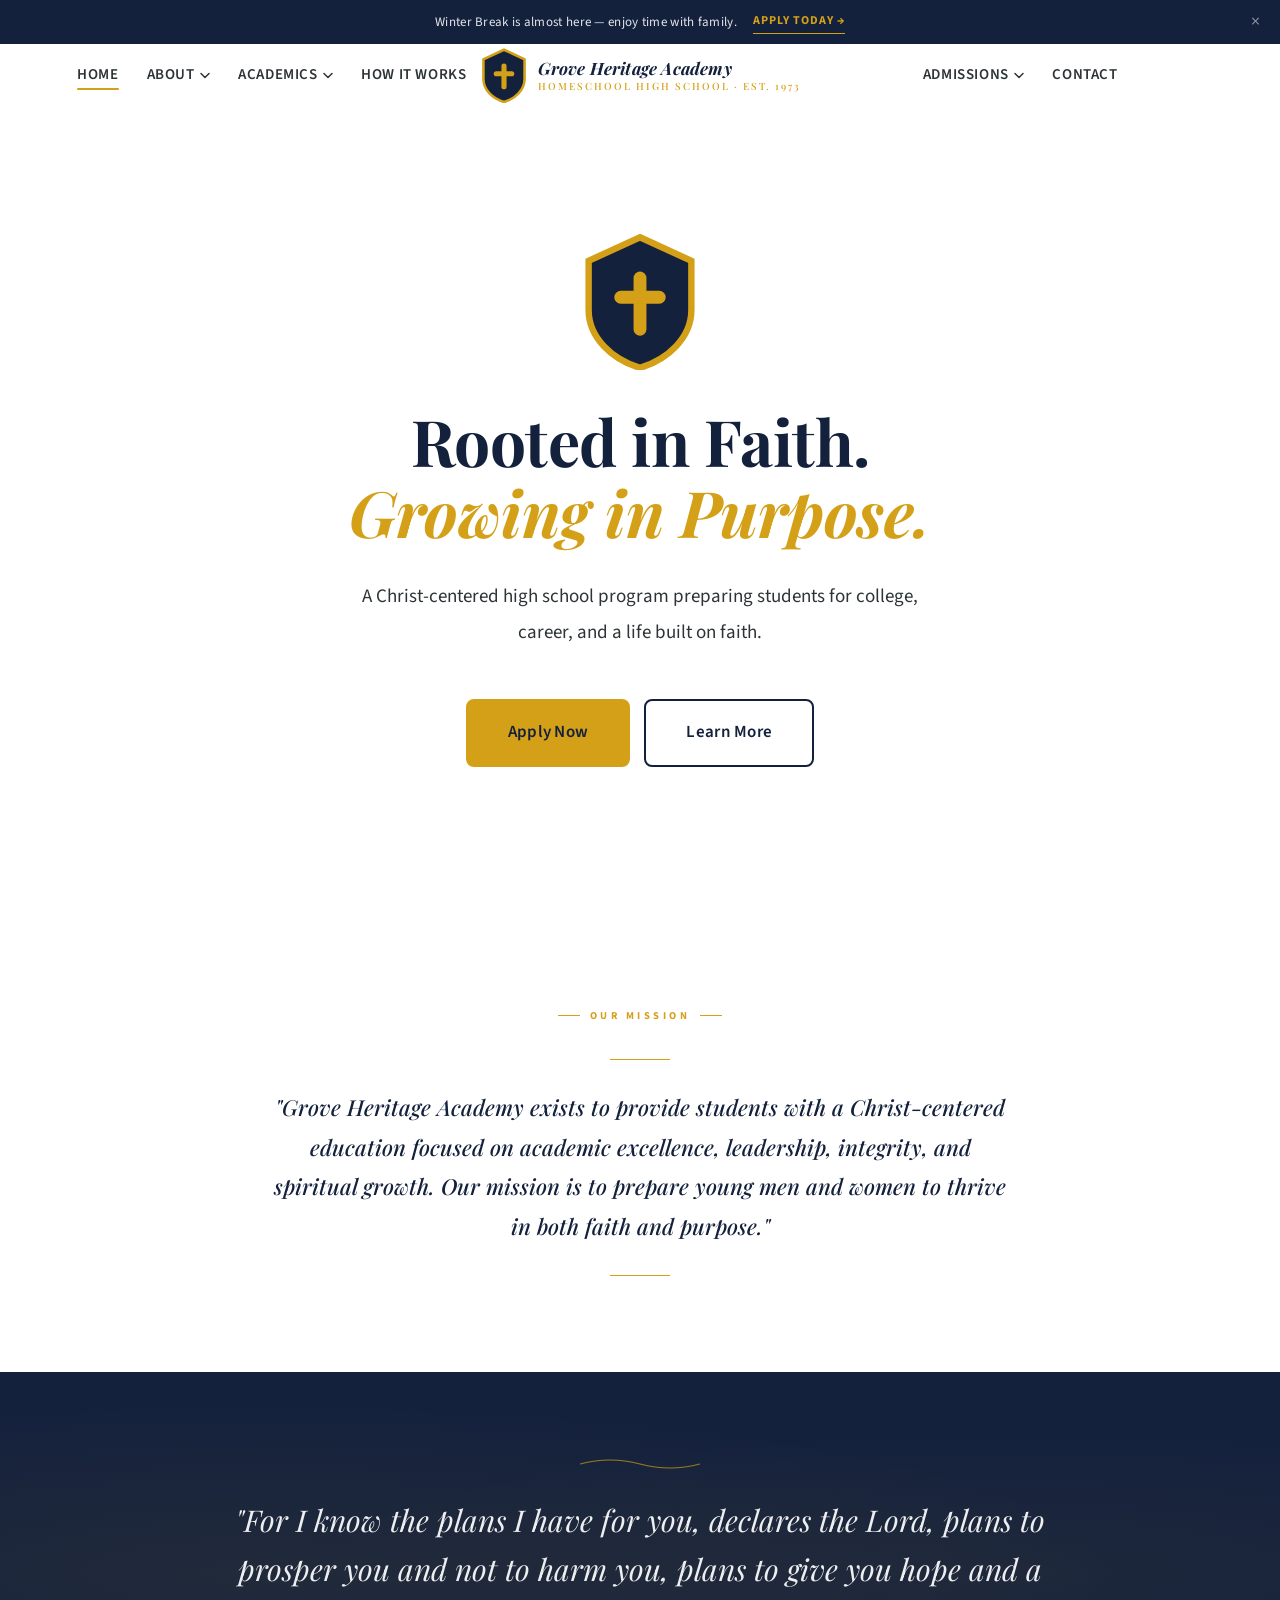
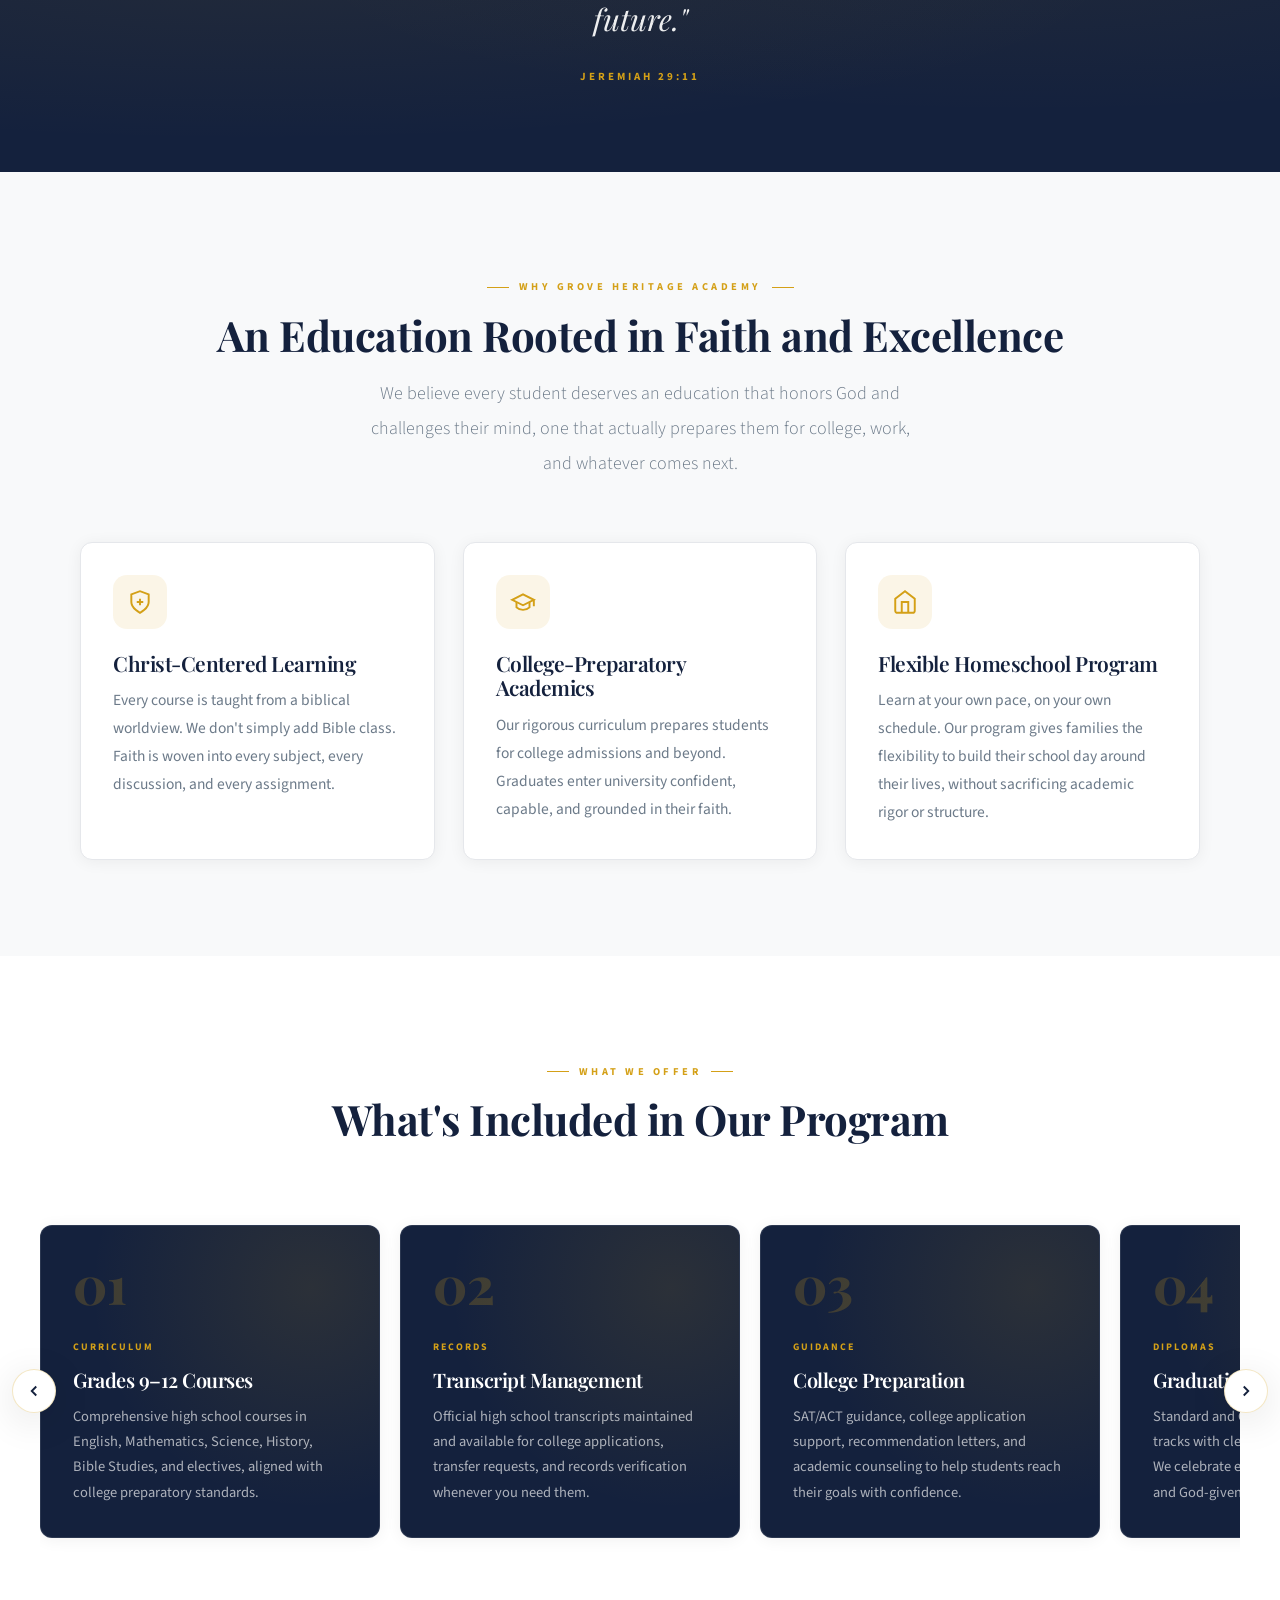
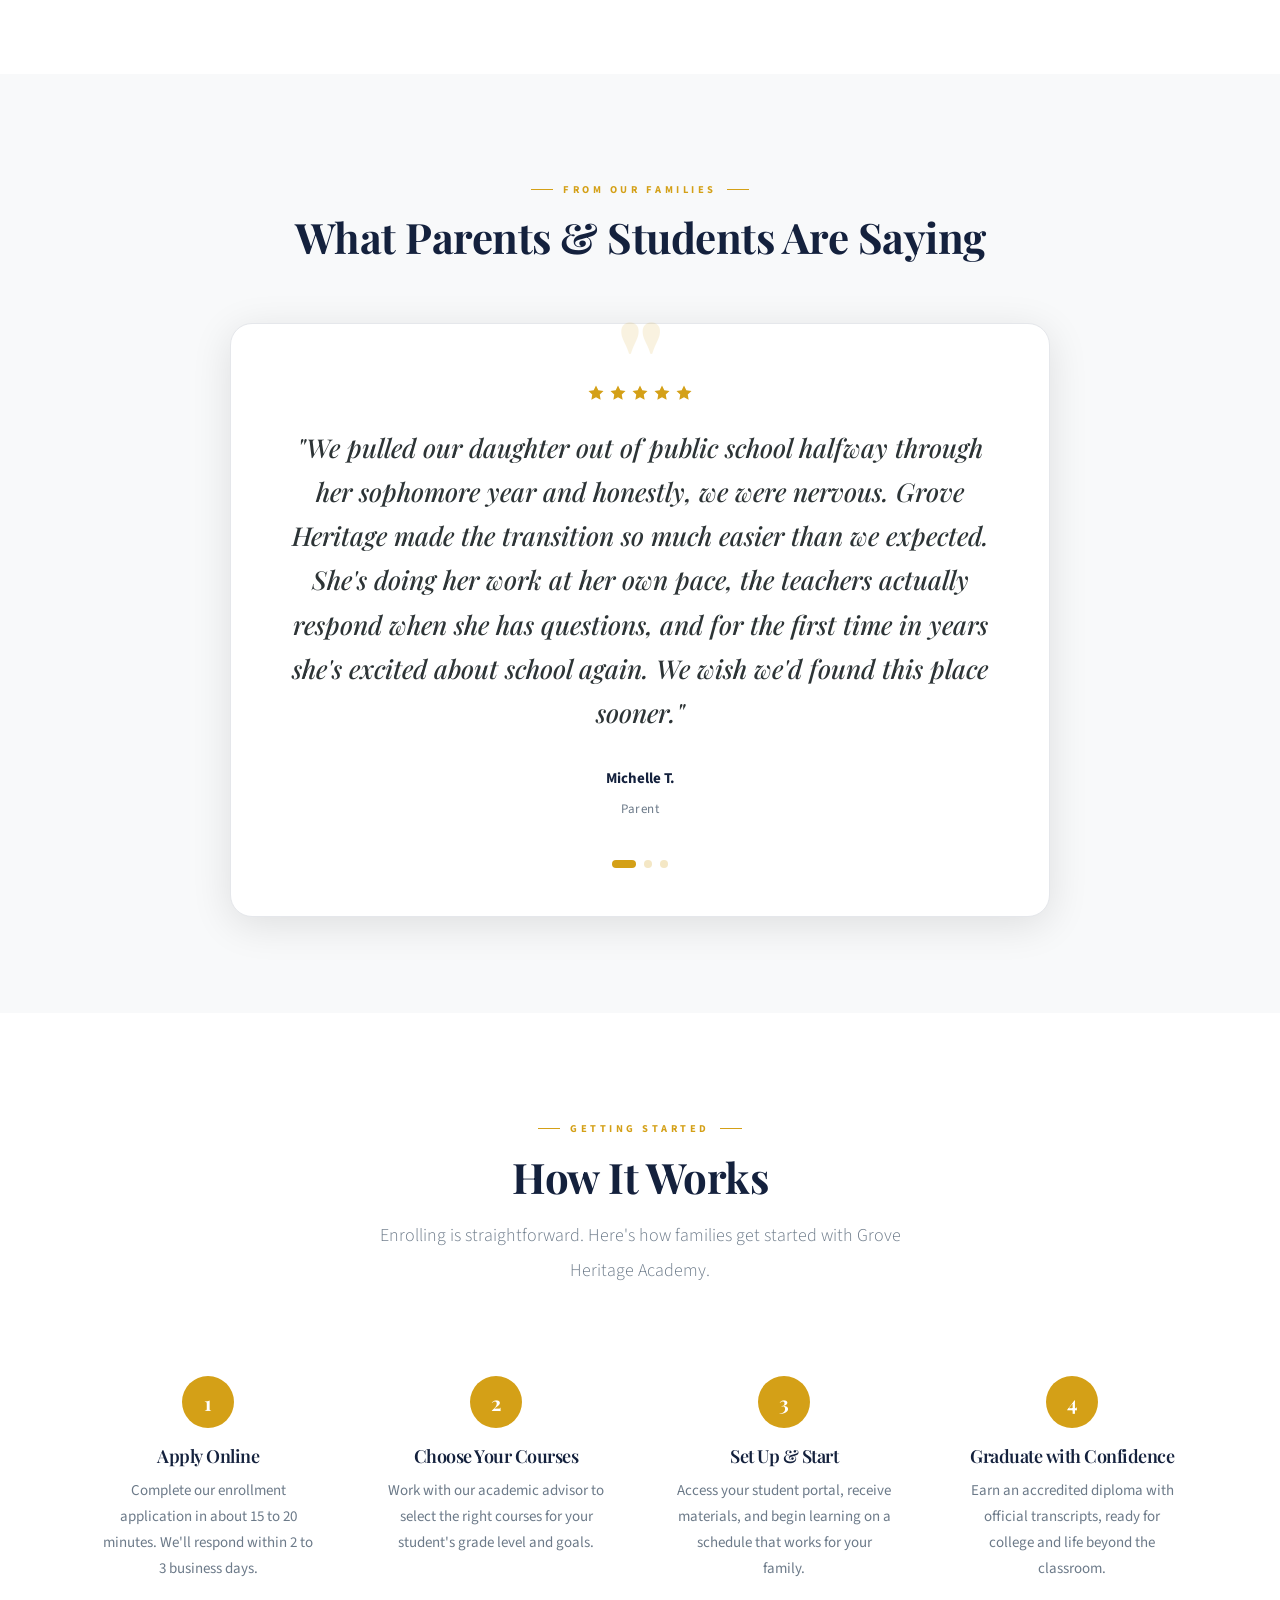
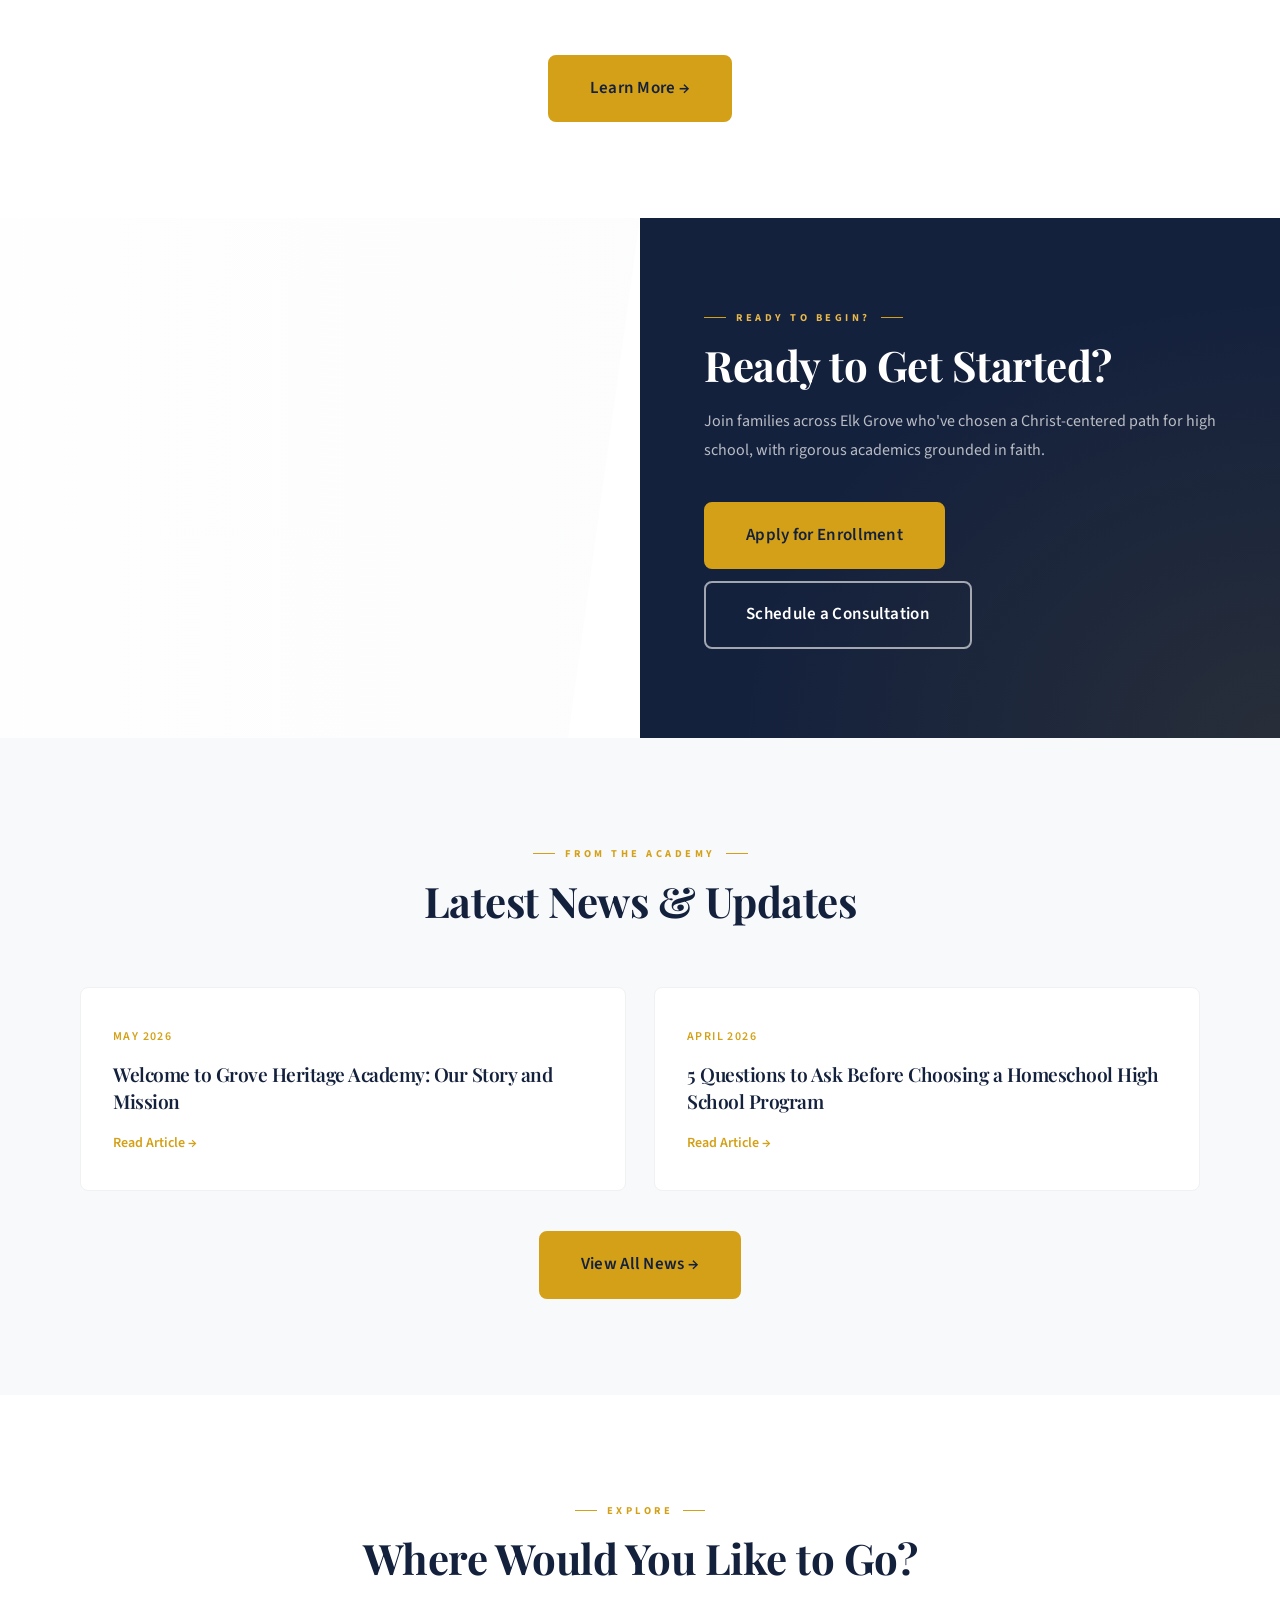
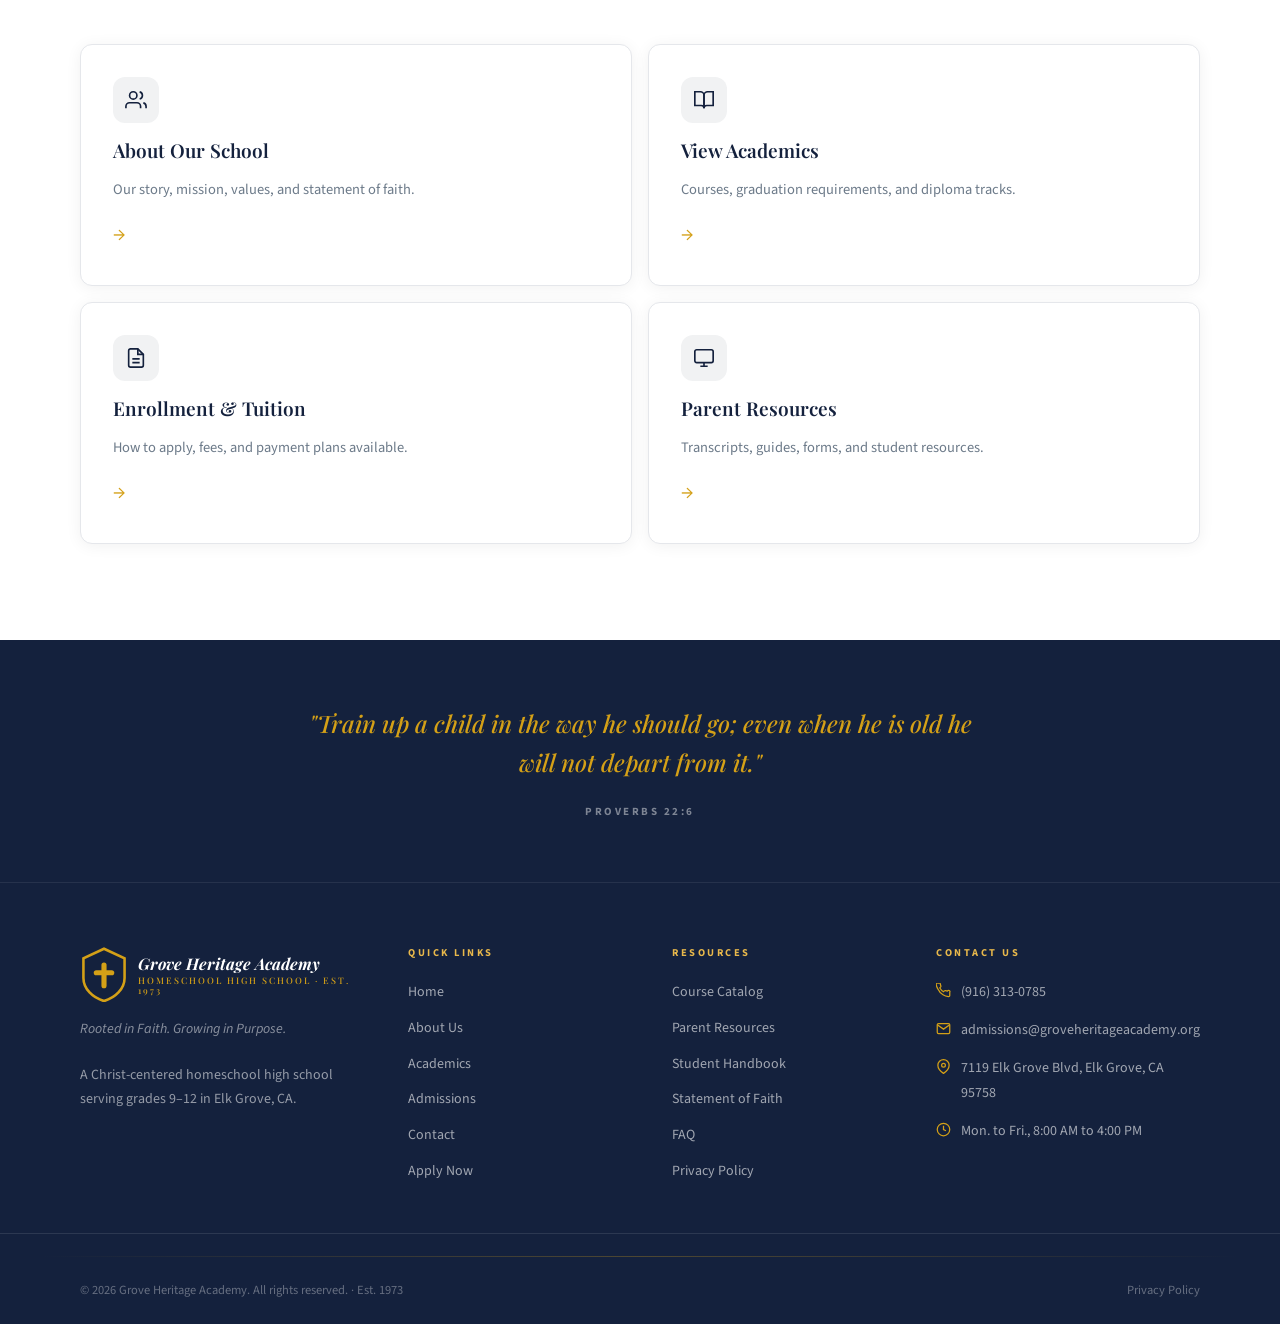
==== commit c1a838bc: "all client meeting changes - 1973, staff names, hero redesign, no dashes - Changed all founding year" ====
--- a/index.html
+++ b/index.html
@@ -1,4 +1,4 @@
-﻿<!DOCTYPE html>
+<!DOCTYPE html>
 <html lang="en">
 <head>
   <meta charset="UTF-8" />
@@ -29,7 +29,7 @@
       "postalCode": "95758"
     },
     "url": "https://groveheritageacademy.org",
-    "foundingDate": "2026",
+    "foundingDate": "1973",
     "slogan": "Rooted in Faith. Growing in Purpose."
   }
   </script>
@@ -67,7 +67,7 @@
         <rect x="12.5" y="9" width="3" height="15" rx="1.5" fill="#D4A017"/>
         <rect x="8" y="13.5" width="12" height="3" rx="1.5" fill="#D4A017"/>
       </svg>
-      <div class="nav-logo-text">Grove Heritage Academy<span>Homeschool High School · Est. 2026</span></div>
+      <div class="nav-logo-text">Grove Heritage Academy<span>Homeschool High School · Est. 1973</span></div>
     </a>
 
     <!-- Right nav group -->
@@ -118,6 +118,13 @@
   <div class="hero-overlay"></div>
   <div class="hero-content-wrap">
     <div class="hero-content">
+      <div class="hero-logo-mark" aria-hidden="true">
+        <svg viewBox="0 0 28 32" fill="none" width="120" height="137">
+          <path d="M14 1L26 6.5V18C26 24.5 20.5 29.5 14 31.5C7.5 29.5 2 24.5 2 18V6.5L14 1Z" fill="#14213D" stroke="#D4A017" stroke-width="1.5"/>
+          <rect x="12.5" y="9" width="3" height="15" rx="1.5" fill="#D4A017"/>
+          <rect x="8" y="13.5" width="12" height="3" rx="1.5" fill="#D4A017"/>
+        </svg>
+      </div>
       <h1 class="hero-h1">Rooted in Faith.<br><em>Growing in Purpose.</em></h1>
       <p class="hero-subtitle">A Christ-centered high school program preparing students for college, career, and a life built on faith.</p>
       <div class="hero-buttons">
@@ -148,7 +155,7 @@
   </div>
   <div class="container">
     <blockquote>"For I know the plans I have for you, declares the Lord, plans to prosper you and not to harm you, plans to give you hope and a future."</blockquote>
-    <cite>— Jeremiah 29:11</cite>
+    <cite>Jeremiah 29:11</cite>
   </div>
 </section>
 
@@ -158,7 +165,7 @@
     <div class="section-header centered fade-up">
       <span class="section-label">Why Grove Heritage Academy</span>
       <h2>An Education Rooted in Faith and Excellence</h2>
-      <p class="lead" style="max-width:560px;margin:16px auto 0">We believe every student deserves an education that honors God and challenges their mind — one that actually prepares them for college, work, and whatever comes next.</p>
+      <p class="lead" style="max-width:560px;margin:16px auto 0">We believe every student deserves an education that honors God and challenges their mind, one that actually prepares them for college, work, and whatever comes next.</p>
     </div>
     <div class="why-stagger">
       <div class="why-card fade-up">
@@ -166,7 +173,7 @@
           <svg viewBox="0 0 24 24" fill="none" stroke="currentColor" stroke-width="1.8"><path d="M12 22s8-4 8-10V5l-8-3-8 3v7c0 6 8 10 8 10z"/><line x1="12" y1="9" x2="12" y2="15"/><line x1="9" y1="12" x2="15" y2="12"/></svg>
         </div>
         <h3>Christ-Centered Learning</h3>
-        <p>Every course is taught from a biblical worldview. We don't simply add Bible class — faith is woven into every subject, every discussion, and every assignment.</p>
+        <p>Every course is taught from a biblical worldview. We don't simply add Bible class. Faith is woven into every subject, every discussion, and every assignment.</p>
       </div>
       <div class="why-card fade-up">
         <div class="why-card-icon" aria-hidden="true">
@@ -186,7 +193,7 @@
   </div>
 </section>
 
-<!-- Program Highlights — Horizontal Scroll -->
+<!-- Program Highlights - Horizontal Scroll -->
 <section class="section bg-white" id="highlights">
   <div class="container">
     <div class="section-header centered fade-up">
@@ -204,7 +211,7 @@
           <div class="highlight-num">01</div>
           <span class="hl-tag">Curriculum</span>
           <h3>Grades 9–12 Courses</h3>
-          <p>Comprehensive high school courses in English, Mathematics, Science, History, Bible Studies, and electives — aligned with college preparatory standards.</p>
+          <p>Comprehensive high school courses in English, Mathematics, Science, History, Bible Studies, and electives, aligned with college preparatory standards.</p>
         </div>
         <div class="highlight-card-h" role="listitem">
           <div class="highlight-num">02</div>
@@ -244,7 +251,7 @@
   </div>
 </section>
 
-<!-- Testimonials — Single Rotating -->
+<!-- Testimonials - Single Rotating -->
 <section class="section bg-cream" id="testimonials">
   <div class="container">
     <div class="section-header centered fade-up">
@@ -269,14 +276,14 @@
           </div>
         </div>
         <div class="testimonial-slide">
-          <p class="testimonial-quote-text">"I'm not going to lie, it was weird at first not going to a regular school. But I actually learn more this way because I'm not just sitting in a classroom zoning out. The Bible classes are my favorite — we actually talk about real stuff, not just memorize verses. I feel way more prepared for college than my friends at public school."</p>
+          <p class="testimonial-quote-text">"I'm not going to lie, it was weird at first not going to a regular school. But I actually learn more this way because I'm not just sitting in a classroom zoning out. The Bible classes are my favorite. We actually talk about real stuff, not just memorize verses. I feel way more prepared for college than my friends at public school."</p>
           <div class="testimonial-reviewer">
             <strong>Jayden R.</strong>
             <span>11th Grade Student</span>
           </div>
         </div>
         <div class="testimonial-slide">
-          <p class="testimonial-quote-text">"My wife and I both work full time so we needed something flexible but still structured. Grove Heritage gives our son a real curriculum with real teachers behind it, and we can check his progress anytime. The Christian foundation was non-negotiable for us — and the faith is woven into everything, not just a separate class."</p>
+          <p class="testimonial-quote-text">"My wife and I both work full time so we needed something flexible but still structured. Grove Heritage gives our son a real curriculum with real teachers behind it, and we can check his progress anytime. The Christian foundation was non-negotiable for us. The faith is woven into everything, not just a separate class."</p>
           <div class="testimonial-reviewer">
             <strong>David &amp; Lauren K.</strong>
             <span>Parents of a 9th Grader</span>
@@ -302,7 +309,7 @@
       <div style="text-align:center;padding:28px 20px">
         <div style="width:52px;height:52px;border-radius:50%;background:var(--gold);color:#fff;font-family:var(--font-serif);font-size:1.25rem;font-weight:700;display:flex;align-items:center;justify-content:center;margin:0 auto 18px">1</div>
         <h3 style="font-family:var(--font-serif);font-size:1.125rem;color:var(--navy);margin-bottom:10px">Apply Online</h3>
-        <p style="font-size:.9375rem;color:var(--gray);line-height:1.75">Complete our enrollment application in about 15–20 minutes. We'll respond within 2–3 business days.</p>
+        <p style="font-size:.9375rem;color:var(--gray);line-height:1.75">Complete our enrollment application in about 15 to 20 minutes. We'll respond within 2 to 3 business days.</p>
       </div>
       <div style="text-align:center;padding:28px 20px">
         <div style="width:52px;height:52px;border-radius:50%;background:var(--gold);color:#fff;font-family:var(--font-serif);font-size:1.25rem;font-weight:700;display:flex;align-items:center;justify-content:center;margin:0 auto 18px">2</div>
@@ -332,7 +339,7 @@
   <div class="cta-split-content">
     <span class="section-label" style="color:var(--gold-light)">Ready to Begin?</span>
     <h2>Ready to Get Started?</h2>
-    <p>Join families across Elk Grove who've chosen a Christ-centered path for high school — rigorous academics grounded in faith.</p>
+    <p>Join families across Elk Grove who've chosen a Christ-centered path for high school, with rigorous academics grounded in faith.</p>
     <div class="cta-split-btns">
       <a href="apply.html" class="btn btn-gold btn-lg">Apply for Enrollment</a>
       <a href="contact.html" class="btn btn-outline-white btn-lg">Schedule a Consultation</a>
@@ -350,7 +357,7 @@
     <div style="display:grid;grid-template-columns:repeat(auto-fit,minmax(300px,1fr));gap:28px;margin-top:44px" class="fade-up">
       <a href="news.html" style="display:block;background:var(--white);border:1px solid var(--border-light);border-radius:var(--radius);padding:32px;text-decoration:none;transition:box-shadow 0.22s var(--ease),transform 0.22s var(--ease)" onmouseover="this.style.boxShadow='0 8px 36px rgba(0,0,0,0.1)';this.style.transform='translateY(-3px)'" onmouseout="this.style.boxShadow='none';this.style.transform='none'">
         <span style="font-size:.75rem;letter-spacing:1.4px;text-transform:uppercase;color:var(--gold);font-weight:600;font-family:var(--font-sans)">May 2026</span>
-        <h3 style="font-family:var(--font-serif);font-size:1.2rem;color:var(--navy);margin:10px 0 12px;line-height:1.4">Welcome to Grove Heritage Academy — Our Story and Mission</h3>
+        <h3 style="font-family:var(--font-serif);font-size:1.2rem;color:var(--navy);margin:10px 0 12px;line-height:1.4">Welcome to Grove Heritage Academy: Our Story and Mission</h3>
         <span style="font-size:.875rem;color:var(--gold);font-weight:600">Read Article →</span>
       </a>
       <a href="news.html" style="display:block;background:var(--white);border:1px solid var(--border-light);border-radius:var(--radius);padding:32px;text-decoration:none;transition:box-shadow 0.22s var(--ease),transform 0.22s var(--ease)" onmouseover="this.style.boxShadow='0 8px 36px rgba(0,0,0,0.1)';this.style.transform='translateY(-3px)'" onmouseout="this.style.boxShadow='none';this.style.transform='none'">
@@ -413,7 +420,7 @@
 <footer class="footer" role="contentinfo">
   <div class="footer-scripture-top">
     <blockquote>"Train up a child in the way he should go; even when he is old he will not depart from it."</blockquote>
-    <cite>— Proverbs 22:6</cite>
+    <cite>Proverbs 22:6</cite>
   </div>
   <div class="footer-main">
     <div class="container footer-grid">
@@ -424,7 +431,7 @@
             <rect x="12.5" y="9" width="3" height="15" rx="1.5" fill="#D4A017"/>
             <rect x="8" y="13.5" width="12" height="3" rx="1.5" fill="#D4A017"/>
           </svg>
-          <div class="footer-logo-text">Grove Heritage Academy<span>Homeschool High School · Est. 2026</span></div>
+          <div class="footer-logo-text">Grove Heritage Academy<span>Homeschool High School · Est. 1973</span></div>
         </div>
         <p class="footer-tagline">Rooted in Faith. Growing in Purpose.</p>
         <p class="footer-mission">A Christ-centered homeschool high school serving grades 9–12 in Elk Grove, CA.</p>
@@ -468,7 +475,7 @@
           </div>
           <div class="footer-contact-item">
             <svg viewBox="0 0 24 24" fill="none" stroke="currentColor" stroke-width="2" aria-hidden="true"><circle cx="12" cy="12" r="10"/><polyline points="12 6 12 12 16 14"/></svg>
-            <span>Mon–Fri, 8:00 AM – 4:00 PM</span>
+            <span>Mon. to Fri., 8:00 AM to 4:00 PM</span>
           </div>
         </div>
       </div>
@@ -477,7 +484,7 @@
   <div class="footer-bottom">
     <div class="footer-gold-line container"></div>
     <div class="footer-bottom-inner">
-      <span>© 2026 Grove Heritage Academy. All rights reserved. · Est. 2026</span>
+      <span>© 2026 Grove Heritage Academy. All rights reserved. · Est. 1973</span>
       <div class="footer-bottom-links"><a href="privacy.html">Privacy Policy</a></div>
     </div>
   </div>
--- a/styles.css
+++ b/styles.css
@@ -128,9 +128,9 @@
 .cta-split .btn-outline:hover,
 .cta-split .btn-outline-white:hover,
 .scripture-banner .btn-outline:hover { background: rgba(255,255,255,0.15); border-color: #FFFFFF; color: #FFFFFF; }
-/* Hero (dark overlay) — outline-light stays white */
-.hero-home .btn-outline-light { color: #FFFFFF; border-color: rgba(255,255,255,0.6); }
-.hero-home .btn-outline-light:hover { background: rgba(255,255,255,0.12); border-color: #FFFFFF; color: #FFFFFF; box-shadow: none; }
+/* Hero (light overlay) — outline-light uses navy on white */
+.hero-home .btn-outline-light { color: var(--navy); border-color: var(--navy); }
+.hero-home .btn-outline-light:hover { background: var(--navy); color: var(--white); border-color: var(--navy); box-shadow: 0 4px 16px rgba(20,33,61,0.18); }
 .btn-sm { padding: 9px 22px; font-size: 0.875rem; }
 .btn-lg { padding: 16px 40px; font-size: 1.0625rem; }
 .btn-full { width: 100%; justify-content: center; }
@@ -227,10 +227,10 @@
 /* Navbar inner — standard layout (left-logo, center-links, right-actions) */
 .navbar-inner {
   display: flex; align-items: center; justify-content: space-between;
-  padding: 20px 0; gap: 16px;
-  transition: padding 0.3s var(--ease);
-}
-.navbar.scrolled .navbar-inner { padding: 14px 0; }
+  height: 70px; padding: 0; gap: 16px;
+  transition: height 0.3s var(--ease);
+}
+.navbar.scrolled .navbar-inner { height: 58px; }
 
 /* Split layout on hero mode (homepage) */
 .navbar.hero-mode.split-nav .navbar-inner {
@@ -260,7 +260,7 @@
   text-decoration: none; flex-shrink: 0;
   transition: var(--transition);
 }
-.nav-logo-icon { width: 34px; height: 38px; flex-shrink: 0; }
+.nav-logo-icon { width: 48px; height: 55px; flex-shrink: 0; }
 .nav-logo-text {
   font-family: var(--font-serif); font-size: 17px; font-weight: 700;
   font-style: italic; color: var(--navy); line-height: 1.2; letter-spacing: 0.2px;
@@ -270,12 +270,12 @@
   display: block; font-size: 10px; font-style: normal; font-weight: 500;
   letter-spacing: 2px; text-transform: uppercase; color: var(--gold); margin-top: 1px;
 }
-.navbar.hero-mode .nav-logo-text { color: var(--white); }
-.navbar.hero-mode .nav-logo-text span { color: var(--gold-light); }
+.navbar.hero-mode .nav-logo-text { color: var(--navy); }
+.navbar.hero-mode .nav-logo-text span { color: var(--gold); }
 .navbar.hero-mode.scrolled .nav-logo-text { color: var(--navy); }
 .navbar.hero-mode.scrolled .nav-logo-text span { color: var(--gold); }
-.navbar.hero-mode .nav-logo-icon path { fill: transparent; stroke: rgba(255,255,255,0.7); }
-.navbar.hero-mode .nav-logo-icon rect { fill: rgba(255,255,255,0.8); }
+.navbar.hero-mode .nav-logo-icon path { fill: #14213D; stroke: #D4A017; }
+.navbar.hero-mode .nav-logo-icon rect { fill: #D4A017; }
 .navbar.hero-mode.scrolled .nav-logo-icon path { fill: #14213D; stroke: #D4A017; }
 .navbar.hero-mode.scrolled .nav-logo-icon rect { fill: #D4A017; }
 
@@ -285,8 +285,8 @@
   flex: 1; justify-content: center;
 }
 .nav-links a {
-  font-family: var(--font-sans); font-size: 11.5px; font-weight: 600;
-  letter-spacing: 1.6px; text-transform: uppercase; color: var(--charcoal);
+  font-family: var(--font-sans); font-size: 15px; font-weight: 600;
+  letter-spacing: 0.6px; text-transform: uppercase; color: var(--charcoal);
   padding: 8px 13px; border-radius: 6px; transition: var(--transition);
   position: relative;
 }
@@ -295,8 +295,8 @@
   content: ''; position: absolute; bottom: 3px; left: 13px; right: 13px;
   height: 2px; background: var(--crimson); border-radius: 2px;
 }
-.navbar.hero-mode .nav-links a { color: rgba(255,255,255,0.85); }
-.navbar.hero-mode .nav-links a:hover { color: var(--white); background: rgba(255,255,255,0.1); }
+.navbar.hero-mode .nav-links a { color: var(--charcoal); }
+.navbar.hero-mode .nav-links a:hover { color: var(--navy); background: rgba(20,33,61,0.05); }
 .navbar.hero-mode.scrolled .nav-links a { color: var(--charcoal); }
 .navbar.hero-mode.scrolled .nav-links a:hover { color: var(--navy); background: rgba(20,33,61,0.05); }
 
@@ -377,7 +377,7 @@
   background: var(--navy); border-radius: 2px;
   transition: var(--transition); transform-origin: center;
 }
-.navbar.hero-mode .hamburger span { background: var(--white); }
+.navbar.hero-mode .hamburger span { background: var(--navy); }
 .navbar.hero-mode.scrolled .hamburger span { background: var(--navy); }
 .hamburger.open span:nth-child(1) { transform: translateY(7px) rotate(45deg); }
 .hamburger.open span:nth-child(2) { opacity: 0; transform: scaleX(0); }
@@ -453,7 +453,7 @@
 }
 .hero-overlay {
   position: absolute; inset: 0;
-  background: linear-gradient(135deg, rgba(20,33,61,0.72) 0%, rgba(20,33,61,0.45) 100%);
+  background: linear-gradient(rgba(255,255,255,0.85), rgba(255,255,255,0.75));
 }
 .hero-content-wrap {
   position: relative; z-index: 1;
@@ -472,17 +472,24 @@
   opacity: 0; transform: translateY(20px);
   animation: fadeUp 0.7s var(--ease) 0.3s forwards;
 }
+.hero-logo-mark {
+  width: 120px; height: auto;
+  margin: 0 auto 36px;
+  display: flex; align-items: center; justify-content: center;
+  opacity: 0; transform: translateY(20px);
+  animation: fadeUp 0.7s var(--ease) 0.3s forwards;
+}
 .hero-h1 {
-  font-family: 'DM Serif Display', 'Playfair Display', Georgia, serif;
-  font-size: clamp(42px, 6vw, 72px); font-weight: 400; line-height: 1.1;
-  color: #FFFFFF; margin-bottom: 24px; letter-spacing: -0.5px;
+  font-family: 'Playfair Display', Georgia, serif;
+  font-size: clamp(38px, 6vw, 64px); font-weight: 700; line-height: 1.1;
+  color: var(--navy); margin-bottom: 32px; letter-spacing: -0.5px;
   opacity: 0; transform: translateY(20px);
   animation: fadeUp 0.7s var(--ease) 0.6s forwards;
 }
-.hero-h1 em { font-style: italic; color: var(--gold-light); }
+.hero-h1 em { font-style: italic; color: var(--gold); }
 .hero-subtitle {
-  font-size: 1.125rem; font-weight: 300; line-height: 1.9;
-  color: rgba(255,255,255,0.85); max-width: 620px; margin: 0 auto 40px;
+  font-size: 19px; font-weight: 400; line-height: 1.9;
+  color: var(--charcoal); max-width: 600px; margin: 0 auto 48px;
   opacity: 0; transform: translateY(20px);
   animation: fadeUp 0.7s var(--ease) 0.9s forwards;
 }
@@ -1471,8 +1478,8 @@
 }
 
 @media (max-width: 480px) {
-  .hero-h1 { font-size: 34px; }
-  .hero-subtitle { font-size: 15px; }
+  .hero-h1 { font-size: 34px; color: var(--navy); }
+  .hero-subtitle { font-size: 16px; color: var(--charcoal); }
   .hero-buttons { flex-direction: column; align-items: center; }
   .hero-buttons .btn { width: 100%; max-width: 300px; min-height: 48px; }
   .btn { min-height: 48px; }
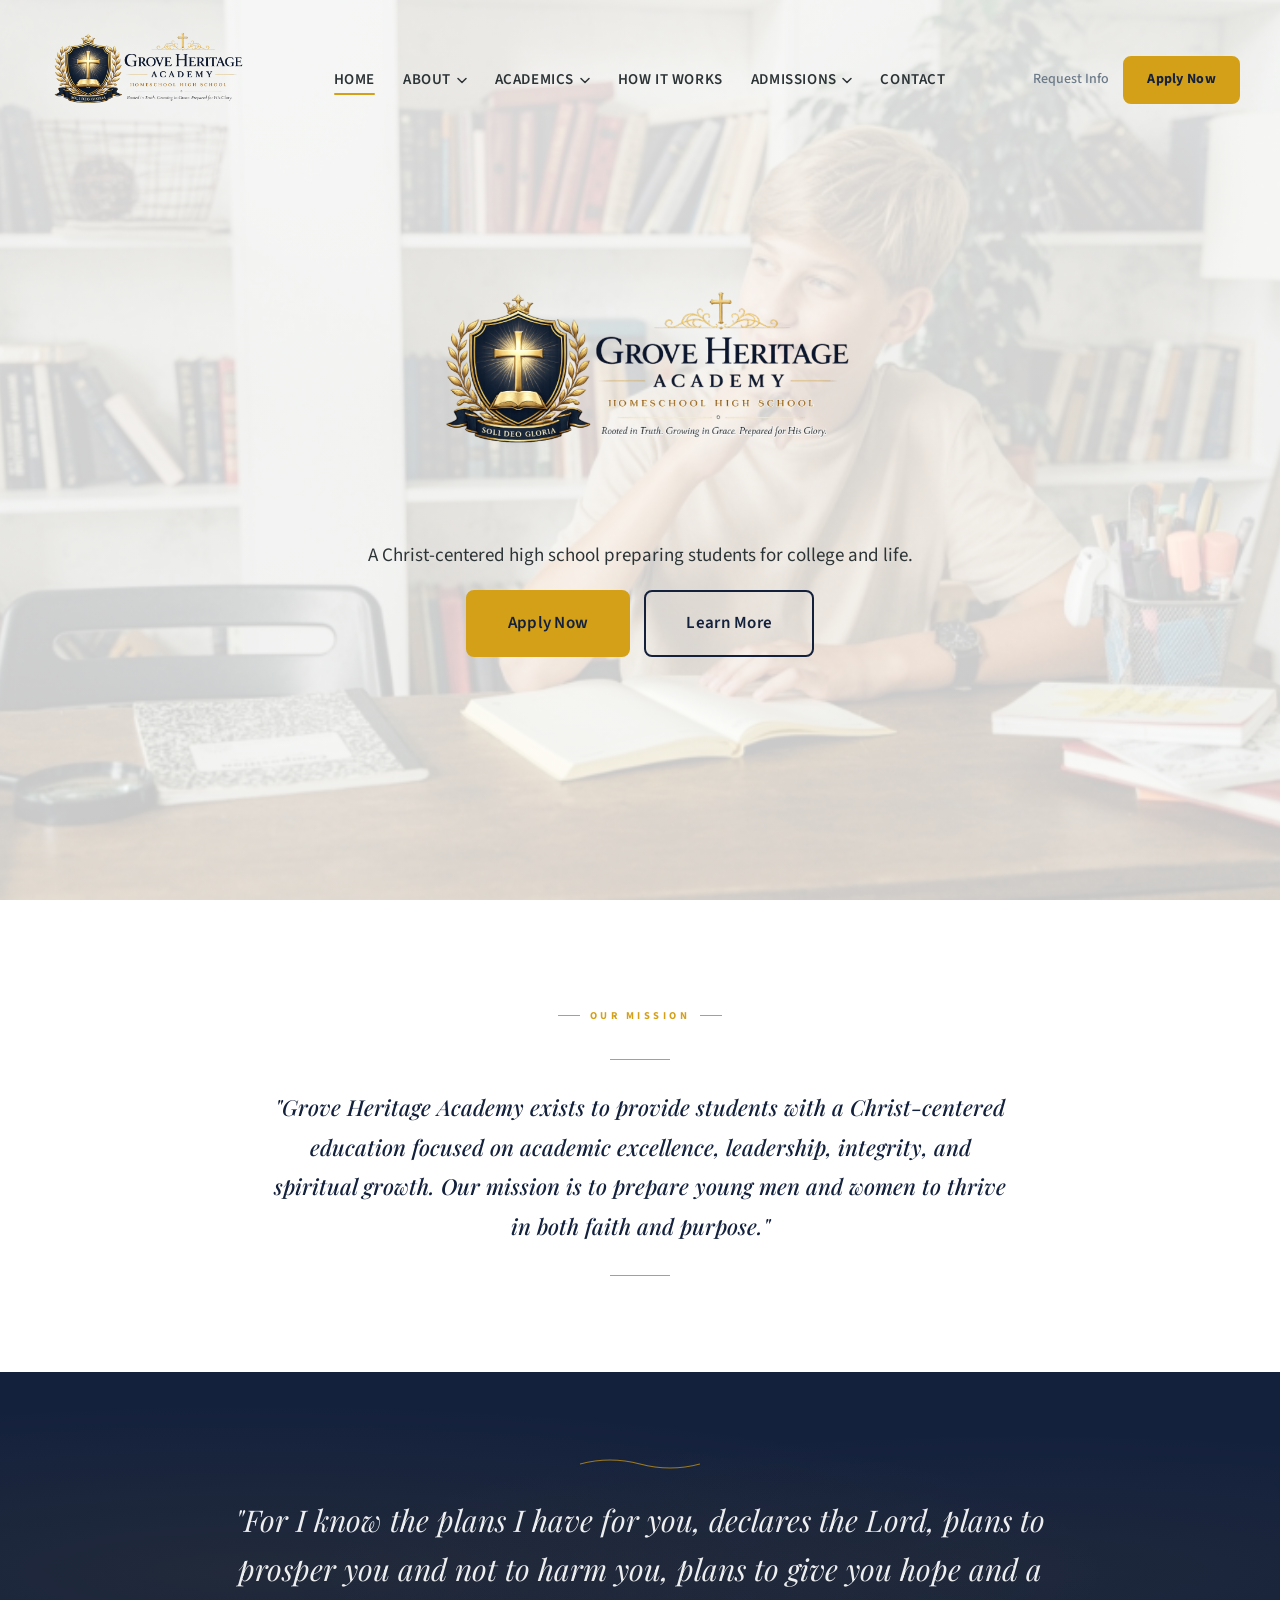
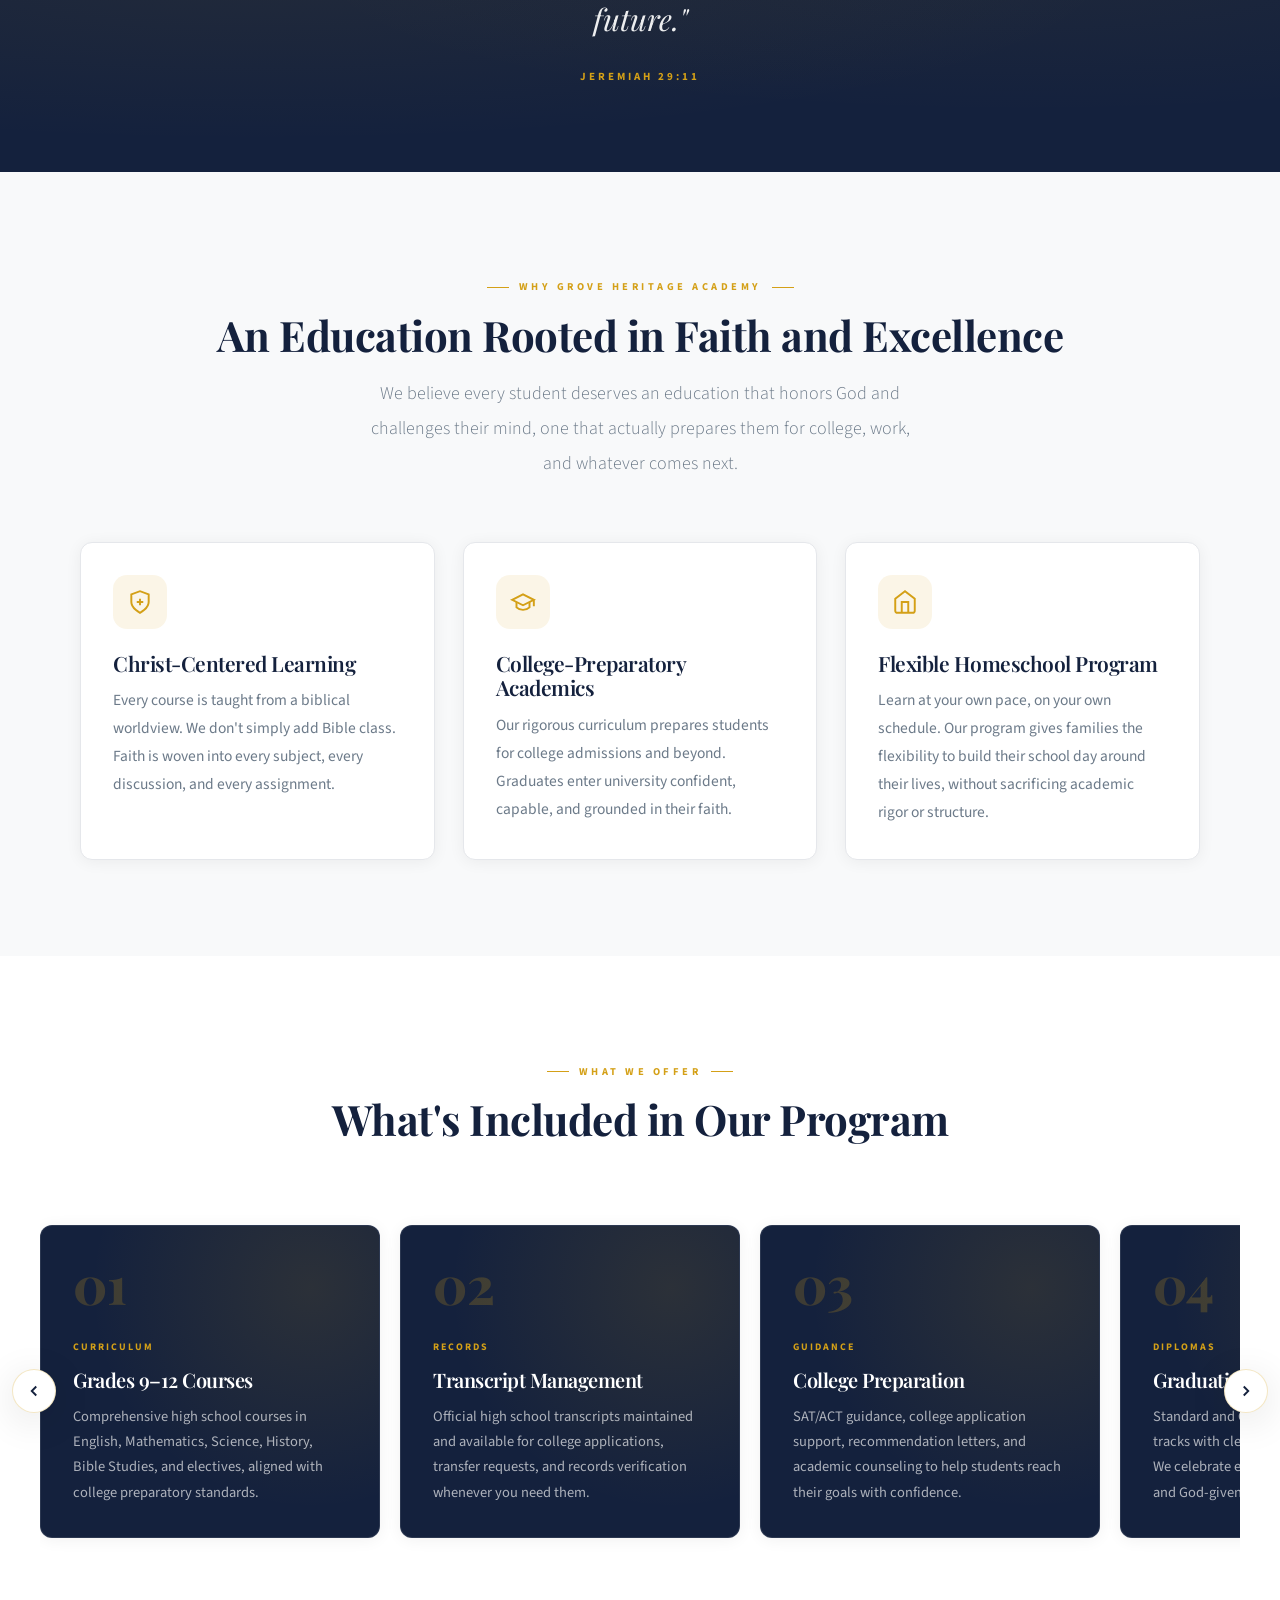
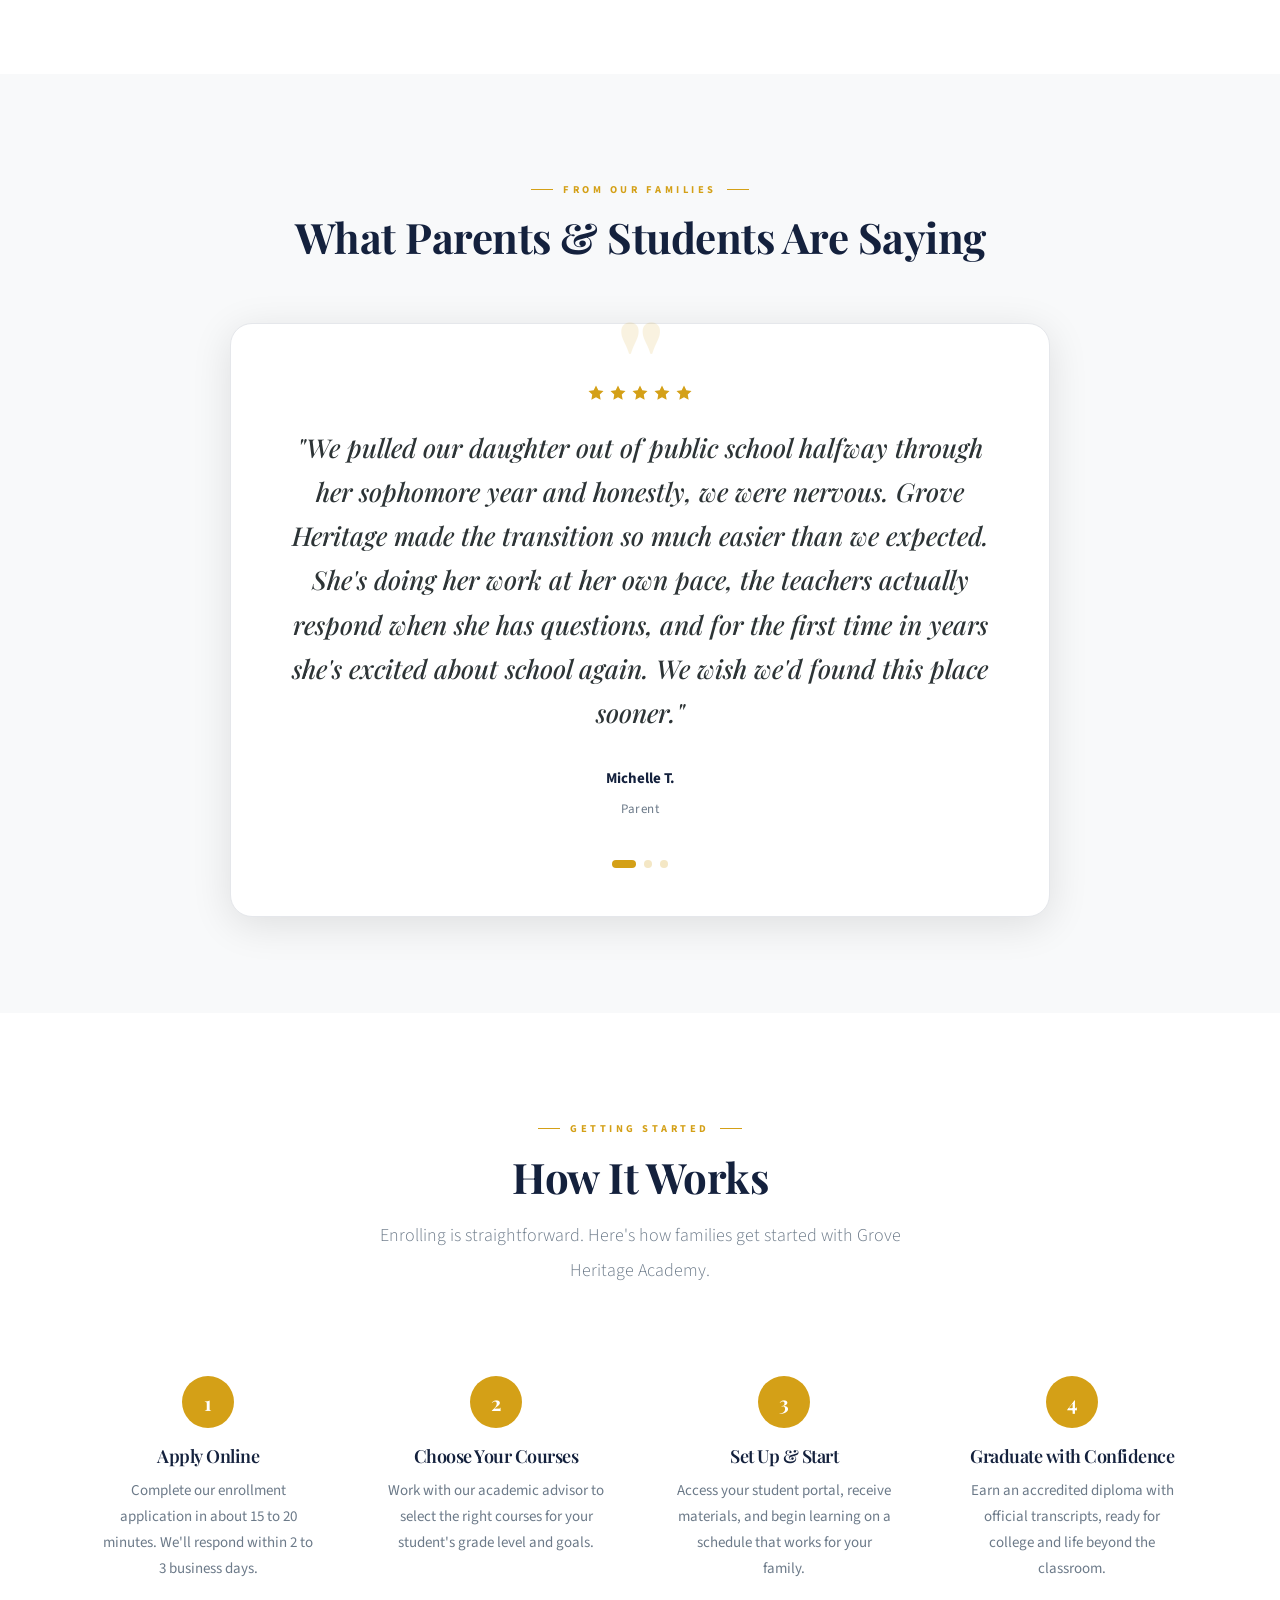
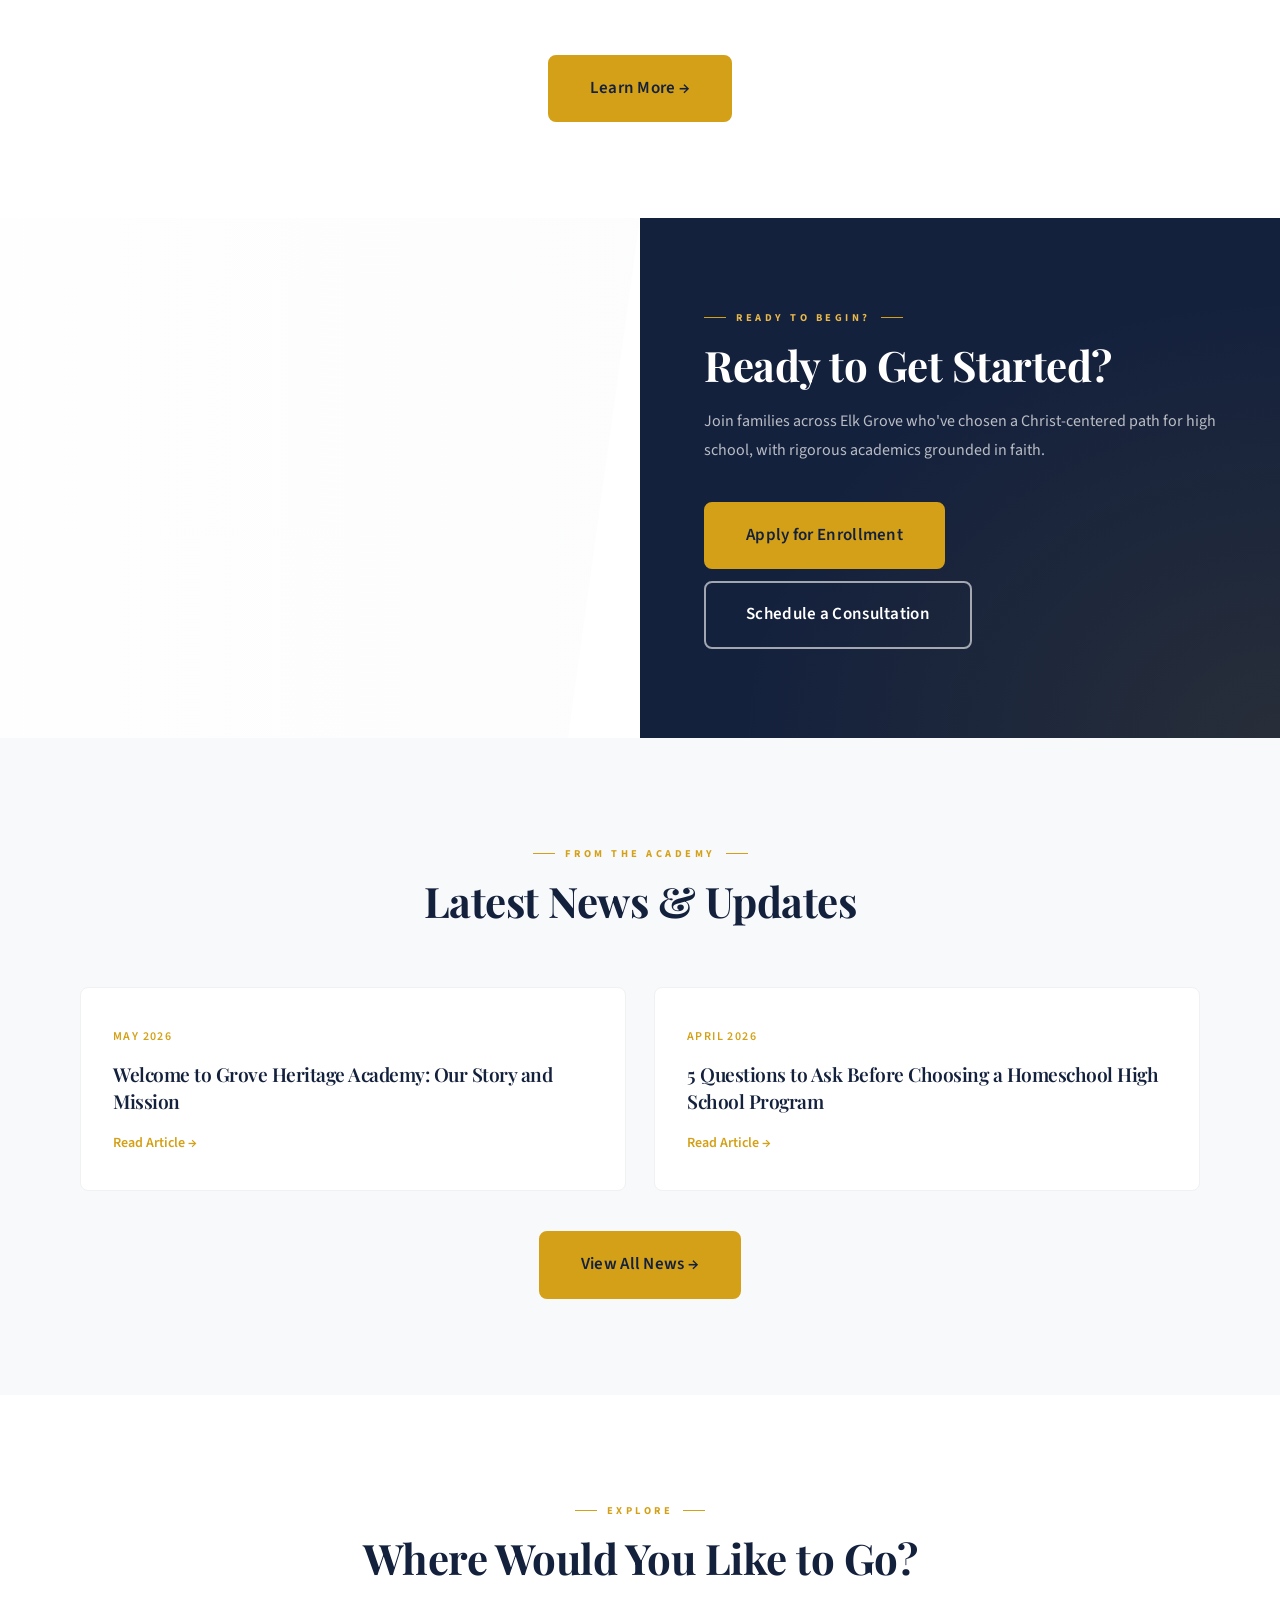
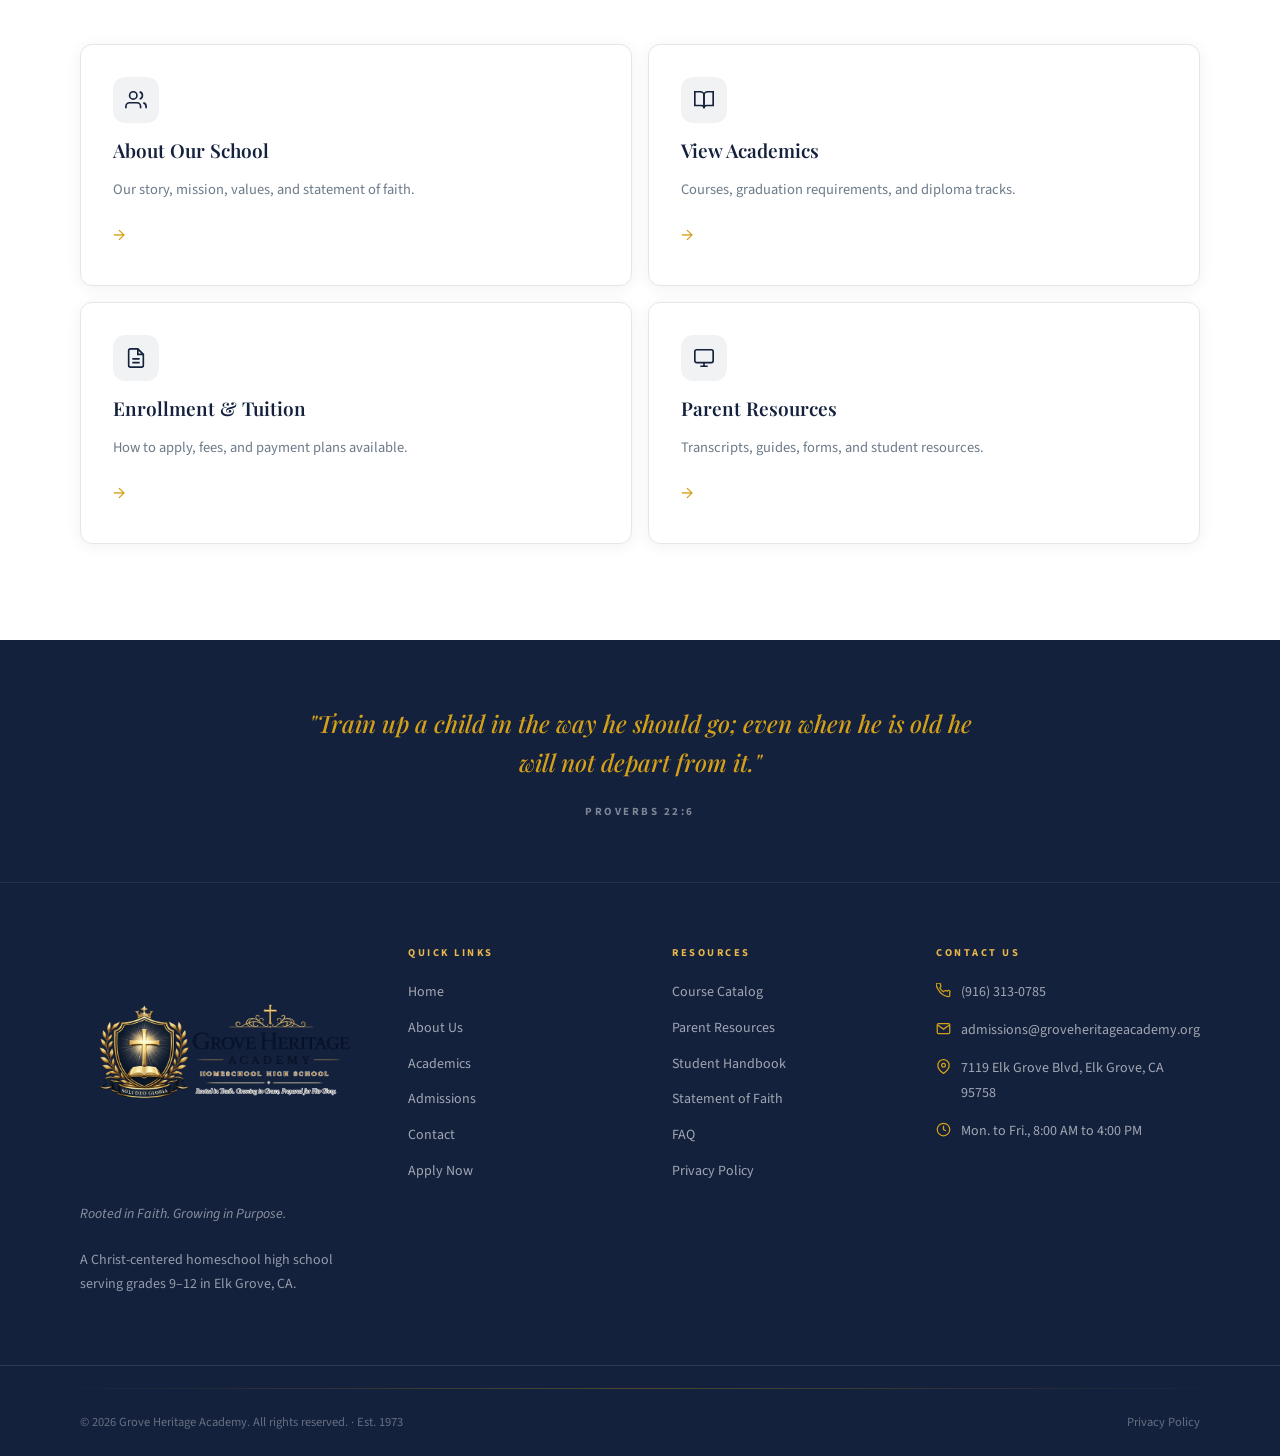
==== commit 1ca25ed4: "hero gap fix, logo sizing, responsive updates" ====
--- a/index.html
+++ b/index.html
@@ -8,8 +8,8 @@
   <meta property="og:title" content="Grove Heritage Academy | Christian Homeschool High School" />
   <meta property="og:description" content="A Christ-centered homeschool high school program preparing students for college, career, and a life built on faith. Rooted in Faith. Growing in Purpose." />
   <meta property="og:type" content="website" />
-  <meta property="og:image" content="https://groveheritageacademy.org/social-share.png" />
-  <link rel="icon" type="image/svg+xml" href="data:image/svg+xml,<svg xmlns='http://www.w3.org/2000/svg' viewBox='0 0 32 32'><path d='M16 1 L30 6.5 L30 18 C30 25 23 30 16 32 C9 30 2 25 2 18 L2 6.5 Z' fill='%2314213D'/><rect x='14.5' y='9' width='3' height='15' fill='%23D4A017' rx='1'/><rect x='9.5' y='14' width='13' height='3' fill='%23D4A017' rx='1'/></svg>" />
+  <meta property="og:image" content="social-share.png" />
+  <link rel="icon" href="favicon.ico" /><link rel="apple-touch-icon" href="apple-touch-icon.png" />
   <link rel="preconnect" href="https://fonts.googleapis.com" />
   <link rel="preconnect" href="https://fonts.gstatic.com" crossorigin />
   <link href="https://fonts.googleapis.com/css2?family=DM+Serif+Display:ital@0;1&family=Playfair+Display:ital,wght@0,400;0,500;0,600;0,700;0,800;1,400;1,500;1,600&family=Source+Sans+3:wght@300;400;500;600;700&display=swap" rel="stylesheet" />
@@ -34,52 +34,31 @@
   }
   </script>
 </head>
-<body class="has-season-bar">
+<body>
 
 <!-- Page Load Overlay -->
 <div id="page-overlay" class="page-overlay" aria-hidden="true"></div>
 
-<!-- Seasonal Announcement Bar -->
-<div class="season-bar">
-  <div class="container">
-    <span class="season-bar-text" id="seasonal-msg">Now Enrolling for the 2026–2027 School Year</span>
-    <a href="apply.html" class="season-bar-link">Apply Today →</a>
-  </div>
-  <button class="season-bar-close" aria-label="Close announcement">×</button>
-</div>
-
 <!-- Navbar -->
-<nav class="navbar split-nav" id="navbar" data-hero-mode="true" role="navigation" aria-label="Main navigation">
+<nav class="navbar" id="navbar" data-hero-mode="true" role="navigation" aria-label="Main navigation">
   <div class="container navbar-inner">
 
-    <!-- Left nav group (hero mode only) -->
-    <ul class="nav-links nav-group nav-group--left" role="list">
+    <a href="index.html" class="nav-logo" aria-label="Grove Heritage Academy home">
+      <img src="Logo.PNG" alt="Grove Heritage Academy" class="nav-logo-img" />
+    </a>
+
+    <ul class="nav-links" role="list">
       <li><a href="index.html">Home</a></li>
       <li class="has-dropdown"><a href="about.html">About <svg class="nav-chevron" viewBox="0 0 10 6" fill="none"><path d="M1 1l4 4 4-4" stroke="currentColor" stroke-width="1.5" stroke-linecap="round" stroke-linejoin="round"/></svg></a><ul class="nav-dropdown"><li><a href="about.html">Our Story</a></li><li><a href="team.html">Our Team</a></li><li><a href="about.html#student-life">Student Life</a></li><li><a href="about.html#statement-of-faith">Statement of Faith</a></li></ul></li>
       <li class="has-dropdown"><a href="academics.html">Academics <svg class="nav-chevron" viewBox="0 0 10 6" fill="none"><path d="M1 1l4 4 4-4" stroke="currentColor" stroke-width="1.5" stroke-linecap="round" stroke-linejoin="round"/></svg></a><ul class="nav-dropdown"><li><a href="academics.html">Overview</a></li><li><a href="courses.html">Course Catalog</a></li><li><a href="academics.html#diplomas">Graduation Requirements</a></li><li><a href="howitworks.html">How It Works</a></li></ul></li>
       <li><a href="howitworks.html">How It Works</a></li>
+      <li class="has-dropdown"><a href="admissions.html">Admissions <svg class="nav-chevron" viewBox="0 0 10 6" fill="none"><path d="M1 1l4 4 4-4" stroke="currentColor" stroke-width="1.5" stroke-linecap="round" stroke-linejoin="round"/></svg></a><ul class="nav-dropdown"><li><a href="admissions.html">How to Apply</a></li><li><a href="admissions.html#tuition">Tuition &amp; Fees</a></li></ul></li>
+      <li><a href="contact.html">Contact</a></li>
     </ul>
 
-    <!-- Centered logo -->
-    <a href="index.html" class="nav-logo" aria-label="Grove Heritage Academy home">
-      <svg class="nav-logo-icon" viewBox="0 0 28 32" fill="none" aria-hidden="true">
-        <path d="M14 1L26 6.5V18C26 24.5 20.5 29.5 14 31.5C7.5 29.5 2 24.5 2 18V6.5L14 1Z" fill="#14213D" stroke="#D4A017" stroke-width="1.5"/>
-        <rect x="12.5" y="9" width="3" height="15" rx="1.5" fill="#D4A017"/>
-        <rect x="8" y="13.5" width="12" height="3" rx="1.5" fill="#D4A017"/>
-      </svg>
-      <div class="nav-logo-text">Grove Heritage Academy<span>Homeschool High School · Est. 1973</span></div>
-    </a>
-
-    <!-- Right nav group -->
-    <div class="nav-group nav-group--right">
-      <ul class="nav-links" role="list">
-        <li class="has-dropdown"><a href="admissions.html">Admissions <svg class="nav-chevron" viewBox="0 0 10 6" fill="none"><path d="M1 1l4 4 4-4" stroke="currentColor" stroke-width="1.5" stroke-linecap="round" stroke-linejoin="round"/></svg></a><ul class="nav-dropdown"><li><a href="admissions.html">How to Apply</a></li><li><a href="admissions.html#tuition">Tuition &amp; Fees</a></li></ul></li>
-        <li><a href="contact.html">Contact</a></li>
-      </ul>
-      <div class="nav-actions">
-        <a href="contact.html#inquiry" class="nav-info-link">Request Info</a>
-        <a href="apply.html" class="btn btn-primary btn-sm nav-apply-btn">Apply Now</a>
-      </div>
+    <div class="nav-actions">
+      <a href="contact.html#inquiry" class="nav-info-link">Request Info</a>
+      <a href="apply.html" class="btn btn-primary btn-sm nav-apply-btn">Apply Now</a>
     </div>
 
     <button class="hamburger" id="hamburger" aria-label="Toggle menu" aria-expanded="false">
@@ -118,15 +97,10 @@
   <div class="hero-overlay"></div>
   <div class="hero-content-wrap">
     <div class="hero-content">
-      <div class="hero-logo-mark" aria-hidden="true">
-        <svg viewBox="0 0 28 32" fill="none" width="120" height="137">
-          <path d="M14 1L26 6.5V18C26 24.5 20.5 29.5 14 31.5C7.5 29.5 2 24.5 2 18V6.5L14 1Z" fill="#14213D" stroke="#D4A017" stroke-width="1.5"/>
-          <rect x="12.5" y="9" width="3" height="15" rx="1.5" fill="#D4A017"/>
-          <rect x="8" y="13.5" width="12" height="3" rx="1.5" fill="#D4A017"/>
-        </svg>
-      </div>
-      <h1 class="hero-h1">Rooted in Faith.<br><em>Growing in Purpose.</em></h1>
-      <p class="hero-subtitle">A Christ-centered high school program preparing students for college, career, and a life built on faith.</p>
+      <div class="hero-logo-mark">
+        <img src="Logo.PNG" alt="Grove Heritage Academy" class="hero-logo-img" />
+      </div>
+      <p class="hero-subtitle">A Christ-centered high school preparing students for college and life.</p>
       <div class="hero-buttons">
         <a href="apply.html" class="btn btn-primary btn-lg">Apply Now</a>
         <a href="about.html" class="btn btn-outline-light btn-lg">Learn More</a>
@@ -426,12 +400,7 @@
     <div class="container footer-grid">
       <div>
         <div class="footer-logo">
-          <svg class="nav-logo-icon" width="32" height="36" viewBox="0 0 28 32" fill="none" aria-hidden="true">
-            <path d="M14 1L26 6.5V18C26 24.5 20.5 29.5 14 31.5C7.5 29.5 2 24.5 2 18V6.5L14 1Z" fill="#14213D" stroke="#D4A017" stroke-width="1.5"/>
-            <rect x="12.5" y="9" width="3" height="15" rx="1.5" fill="#D4A017"/>
-            <rect x="8" y="13.5" width="12" height="3" rx="1.5" fill="#D4A017"/>
-          </svg>
-          <div class="footer-logo-text">Grove Heritage Academy<span>Homeschool High School · Est. 1973</span></div>
+          <img src="Logo.PNG" alt="Grove Heritage Academy" class="footer-logo-img" />
         </div>
         <p class="footer-tagline">Rooted in Faith. Growing in Purpose.</p>
         <p class="footer-mission">A Christ-centered homeschool high school serving grades 9–12 in Elk Grove, CA.</p>
--- a/styles.css
+++ b/styles.css
@@ -202,6 +202,7 @@
   backdrop-filter: blur(12px); -webkit-backdrop-filter: blur(12px);
   border-bottom: 1px solid transparent;
   transition: background 0.45s var(--ease), box-shadow 0.45s var(--ease), border-color 0.45s var(--ease);
+  overflow: visible;
 }
 .navbar.scrolled {
   box-shadow: 0 2px 28px rgba(0,0,0,0.09);
@@ -227,10 +228,11 @@
 /* Navbar inner — standard layout (left-logo, center-links, right-actions) */
 .navbar-inner {
   display: flex; align-items: center; justify-content: space-between;
-  height: 70px; padding: 0; gap: 16px;
+  height: 160px; padding: 10px 0; gap: 16px;
   transition: height 0.3s var(--ease);
-}
-.navbar.scrolled .navbar-inner { height: 58px; }
+  overflow: visible;
+}
+.navbar.scrolled .navbar-inner { height: 160px; padding: 10px 0; }
 
 /* Split layout on hero mode (homepage) */
 .navbar.hero-mode.split-nav .navbar-inner {
@@ -261,6 +263,9 @@
   transition: var(--transition);
 }
 .nav-logo-icon { width: 48px; height: 55px; flex-shrink: 0; }
+.nav-logo-img { height: 140px; width: auto; display: block; flex-shrink: 0; object-fit: contain; max-width: 100%; }
+.footer-logo-img { height: 240px; width: auto; display: block; object-fit: contain; max-width: 100%; }
+.hero-logo-img { height: 300px; width: auto; display: block; object-fit: contain; max-width: 100%; }
 .nav-logo-text {
   font-family: var(--font-serif); font-size: 17px; font-weight: 700;
   font-style: italic; color: var(--navy); line-height: 1.2; letter-spacing: 0.2px;
@@ -448,18 +453,16 @@
 }
 .hero-bg {
   position: absolute; inset: 0;
-  background-image: url('https://images.unsplash.com/photo-1503676260728-1c00da094a0b?w=1800&q=85');
-  background-size: cover; background-position: center 20%;
+  background: linear-gradient(rgba(255,255,255,0.85), rgba(255,255,255,0.78)), url('./Hero image.jpeg') center/cover no-repeat;
 }
 .hero-overlay {
-  position: absolute; inset: 0;
-  background: linear-gradient(rgba(255,255,255,0.85), rgba(255,255,255,0.75));
+  display: none;
 }
 .hero-content-wrap {
   position: relative; z-index: 1;
   width: 100%; display: flex; flex-direction: column;
   align-items: center; justify-content: center;
-  min-height: 100vh; padding: 140px 40px 80px;
+  min-height: 100vh; padding: 80px 40px 80px;
 }
 .hero-content { text-align: center; max-width: 760px; }
 .hero-eyebrow {
@@ -473,8 +476,8 @@
   animation: fadeUp 0.7s var(--ease) 0.3s forwards;
 }
 .hero-logo-mark {
-  width: 120px; height: auto;
-  margin: 0 auto 36px;
+  width: auto; max-width: 100%;
+  margin: 0 auto 0; padding-bottom: 0;
   display: flex; align-items: center; justify-content: center;
   opacity: 0; transform: translateY(20px);
   animation: fadeUp 0.7s var(--ease) 0.3s forwards;
@@ -488,15 +491,15 @@
 }
 .hero-h1 em { font-style: italic; color: var(--gold); }
 .hero-subtitle {
-  font-size: 19px; font-weight: 400; line-height: 1.9;
-  color: var(--charcoal); max-width: 600px; margin: 0 auto 48px;
+  font-size: 19px; font-weight: 400; line-height: 1.4;
+  color: var(--charcoal); max-width: 600px; margin: 0 auto 20px;
   opacity: 0; transform: translateY(20px);
-  animation: fadeUp 0.7s var(--ease) 0.9s forwards;
+  animation: fadeUp 0.7s var(--ease) 0.6s forwards;
 }
 .hero-buttons {
   display: flex; gap: 14px; flex-wrap: wrap; justify-content: center;
   opacity: 0; transform: translateY(20px);
-  animation: fadeUp 0.7s var(--ease) 1.2s forwards;
+  animation: fadeUp 0.7s var(--ease) 0.9s forwards;
 }
 .hero-scroll { display: none; }
 .hero-scroll-label {
@@ -1392,11 +1395,17 @@
 .mt-16 { margin-top: 16px; }
 .mt-24 { margin-top: 24px; }
 .mt-40 { margin-top: 40px; }
-.body-offset { padding-top: 80px; }
+.body-offset { padding-top: 168px; }
 
 /* ── Responsive ───────────────────────────────────────────── */
-@media (max-width: 1100px) {
+
+/* 1200px — tablet landscape / split screen */
+@media (max-width: 1200px) {
   .container { padding: 0 28px; }
+  .section { padding: 60px 0; }
+  .section-sm { padding: 40px 0; }
+  .nav-links a { font-size: 13px; padding: 7px 9px; }
+  .hero-logo-img { height: 250px; }
   .highlights-scroll { padding: 20px 28px 40px; }
   .courses-grid { grid-template-columns: repeat(2, 1fr); }
   .stats-grid { grid-template-columns: repeat(2, 1fr); }
@@ -1418,36 +1427,50 @@
   .why-stagger { grid-template-columns: 1fr; gap: 20px; }
   .why-card--high, .why-card--low { margin-top: 0; }
 }
-@media (max-width: 900px) {
-  .section { padding: 72px 0; }
-  .section-sm { padding: 48px 0; }
+
+/* 992px — small tablet / narrow split screen */
+@media (max-width: 992px) {
+  .section { padding: 56px 0; }
+  .section-sm { padding: 36px 0; }
+  h2 { font-size: clamp(22px, 3vw, 36px); }
+  h3 { font-size: clamp(18px, 2.2vw, 22px); }
+  .hero-logo-img { height: 200px; }
   .testimonials-grid { grid-template-columns: 1fr; }
   .two-col { grid-template-columns: 1fr; gap: 40px; }
   .pricing-grid { grid-template-columns: 1fr; }
   .pricing-card.featured { transform: none; }
   .diploma-tracks { grid-template-columns: 1fr; }
   .values-grid { grid-template-columns: 1fr; }
-  .nav-links, .nav-info-link, .nav-group { display: none; }
-  .navbar.hero-mode.split-nav .nav-group--left,
-  .navbar.hero-mode.split-nav .nav-group--right { display: none; }
-  .navbar.scrolled.split-nav .navbar-inner { grid-template-columns: auto 1fr; }
-  .navbar.scrolled.split-nav .nav-actions { display: none; }
+  .why-card, .value-card, .course-card { padding: 24px; }
+  .nav-links, .nav-info-link, .nav-actions { display: none; }
+  .nav-group { display: none; }
   .hamburger { display: flex; }
-  .nav-actions .btn { display: none; }
-}
-@media (max-width: 640px) {
+  .navbar-inner { height: 100px; padding: 6px 0; }
+  .navbar.scrolled .navbar-inner { height: 100px; padding: 6px 0; }
+  .nav-logo-img { height: 86px; }
+  .body-offset { padding-top: 110px; }
+}
+
+/* 768px — tablet portrait */
+@media (max-width: 768px) {
   .container { padding: 0 20px; }
-  .section { padding: 56px 0; }
-  .section-sm { padding: 40px 0; }
-  .hero-content-wrap { padding: 120px 20px 80px; }
-  .page-hero { min-height: 340px; }
-  .page-hero-content { padding-top: 110px; }
+  .section { padding: 48px 0; }
+  .section-sm { padding: 32px 0; }
+  .hero-content-wrap { padding: 100px 20px 100px; }
+  .hero-logo-img { height: 160px; }
+  .nav-logo-img { height: 80px; }
+  .navbar-inner { height: 90px; padding: 5px 0; }
+  .navbar.scrolled .navbar-inner { height: 90px; padding: 5px 0; }
+  .body-offset { padding-top: 95px; }
+  .page-hero { min-height: 320px; }
+  .page-hero-content { padding-top: 100px; }
   .hero-buttons { flex-direction: column; align-items: center; }
+  .footer-logo-img { height: 140px; }
   .form-grid { grid-template-columns: 1fr; }
   .form-grid-2 { grid-template-columns: 1fr; }
   .form-grid-3 { grid-template-columns: 1fr; }
-  .form-card { padding: 28px 20px; }
-  .form-card-wide { padding: 28px 20px; }
+  .form-card { padding: 24px 20px; }
+  .form-card-wide { padding: 24px 20px; }
   .courses-grid { grid-template-columns: 1fr; }
   .steps-grid { grid-template-columns: 1fr; }
   .step-connector { display: none; }
@@ -1474,18 +1497,30 @@
   .floating-apply { display: block; }
   .scroll-arrow { display: none; }
   .highlights-scroll { padding: 12px 20px 28px; }
-  .highlight-card-h { flex: 0 0 280px; }
-}
-
+  .highlight-card-h { flex: 0 0 260px; }
+}
+
+/* 480px — mobile */
 @media (max-width: 480px) {
-  .hero-h1 { font-size: 34px; color: var(--navy); }
-  .hero-subtitle { font-size: 16px; color: var(--charcoal); }
+  .container { padding: 0 16px; }
+  .section { padding: 40px 0; }
+  .section-sm { padding: 28px 0; }
+  .hero-content-wrap { padding: 85px 16px 85px; }
+  .hero-logo-img { height: 120px; }
+  .nav-logo-img { height: 68px; }
+  .navbar-inner { height: 80px; padding: 5px 0; }
+  .navbar.scrolled .navbar-inner { height: 80px; padding: 5px 0; }
+  .body-offset { padding-top: 85px; }
+  h1 { font-size: 28px; }
+  h2 { font-size: 24px; }
+  h3 { font-size: 20px; }
+  body, p { font-size: 16px; }
+  .hero-subtitle { font-size: 16px; }
   .hero-buttons { flex-direction: column; align-items: center; }
   .hero-buttons .btn { width: 100%; max-width: 300px; min-height: 48px; }
   .btn { min-height: 48px; }
-  .section { padding: 52px 0; }
-  .container { padding: 0 20px; }
-  h2 { font-size: 26px; }
+  .footer-logo-img { height: 110px; }
+  .page-hero-content { padding-top: 90px; }
 }
 
 /* ── Uniform Card System ──────────────────────────────────── */
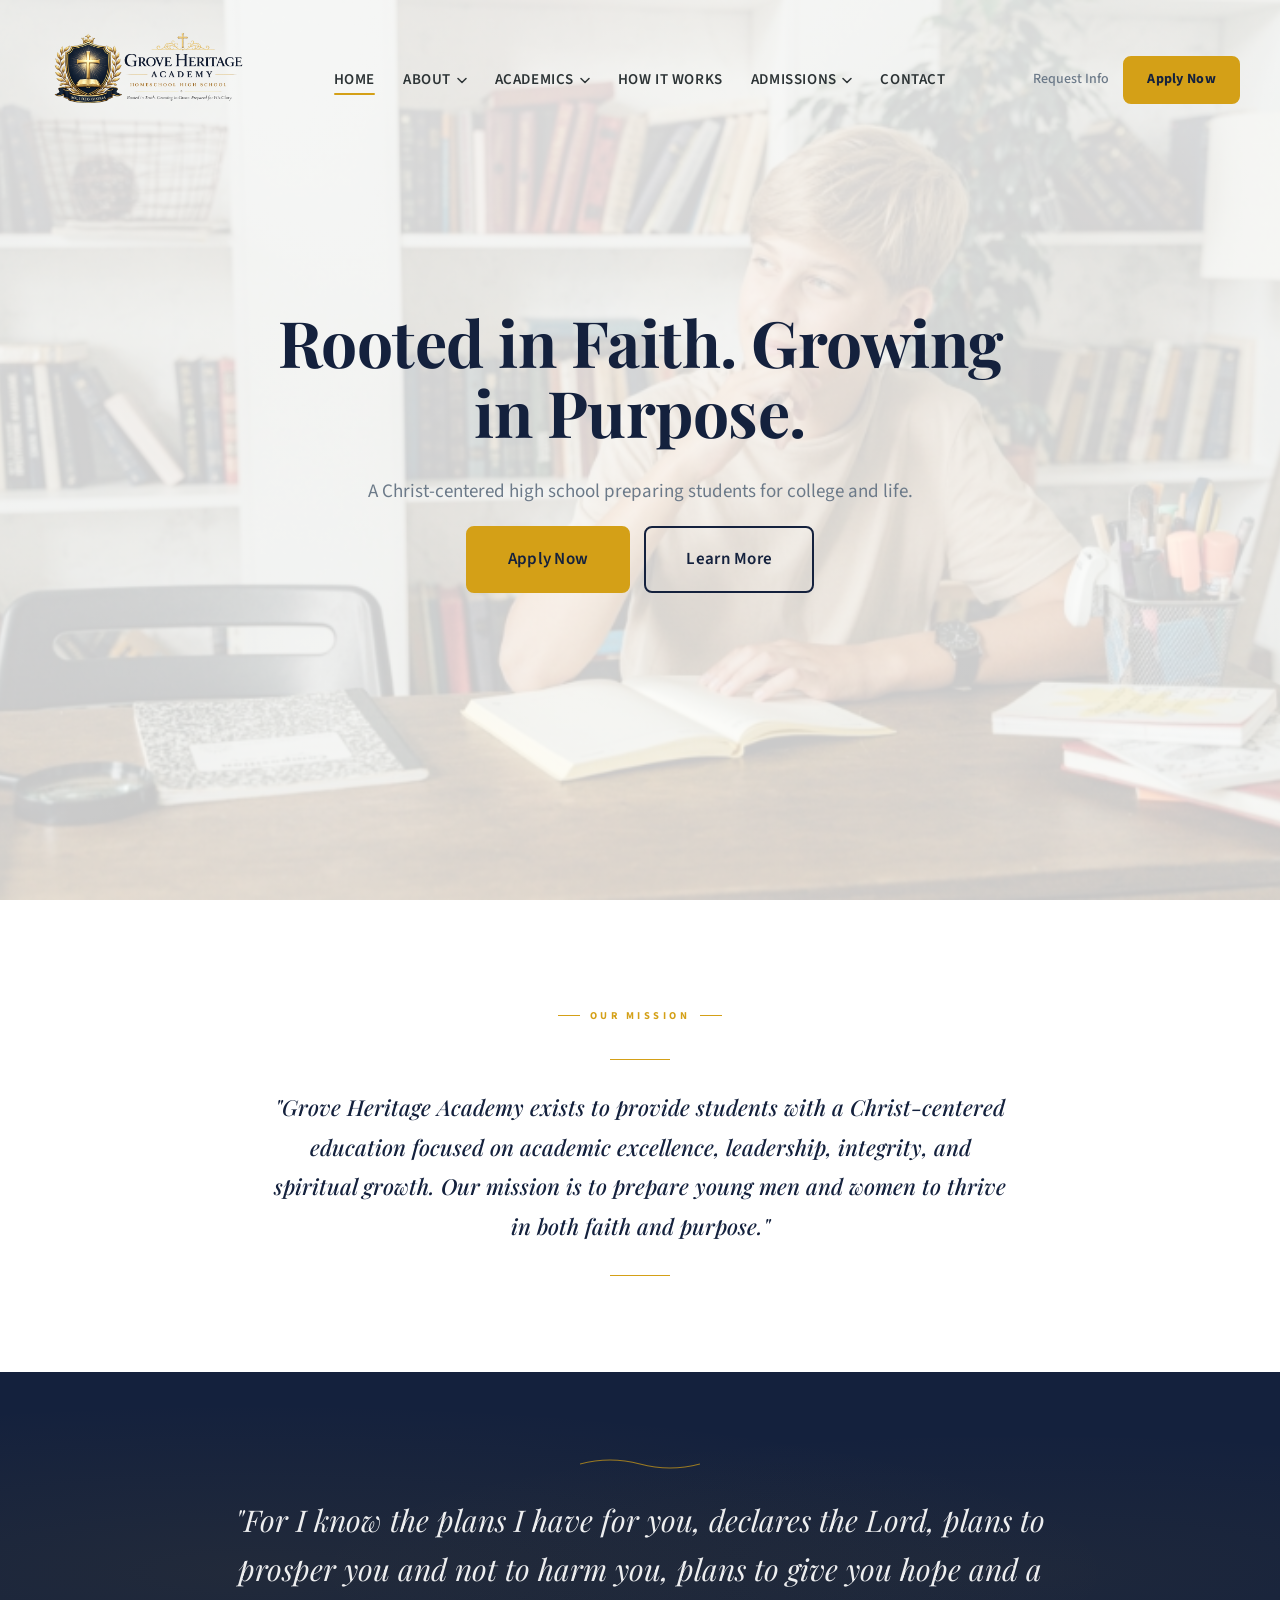
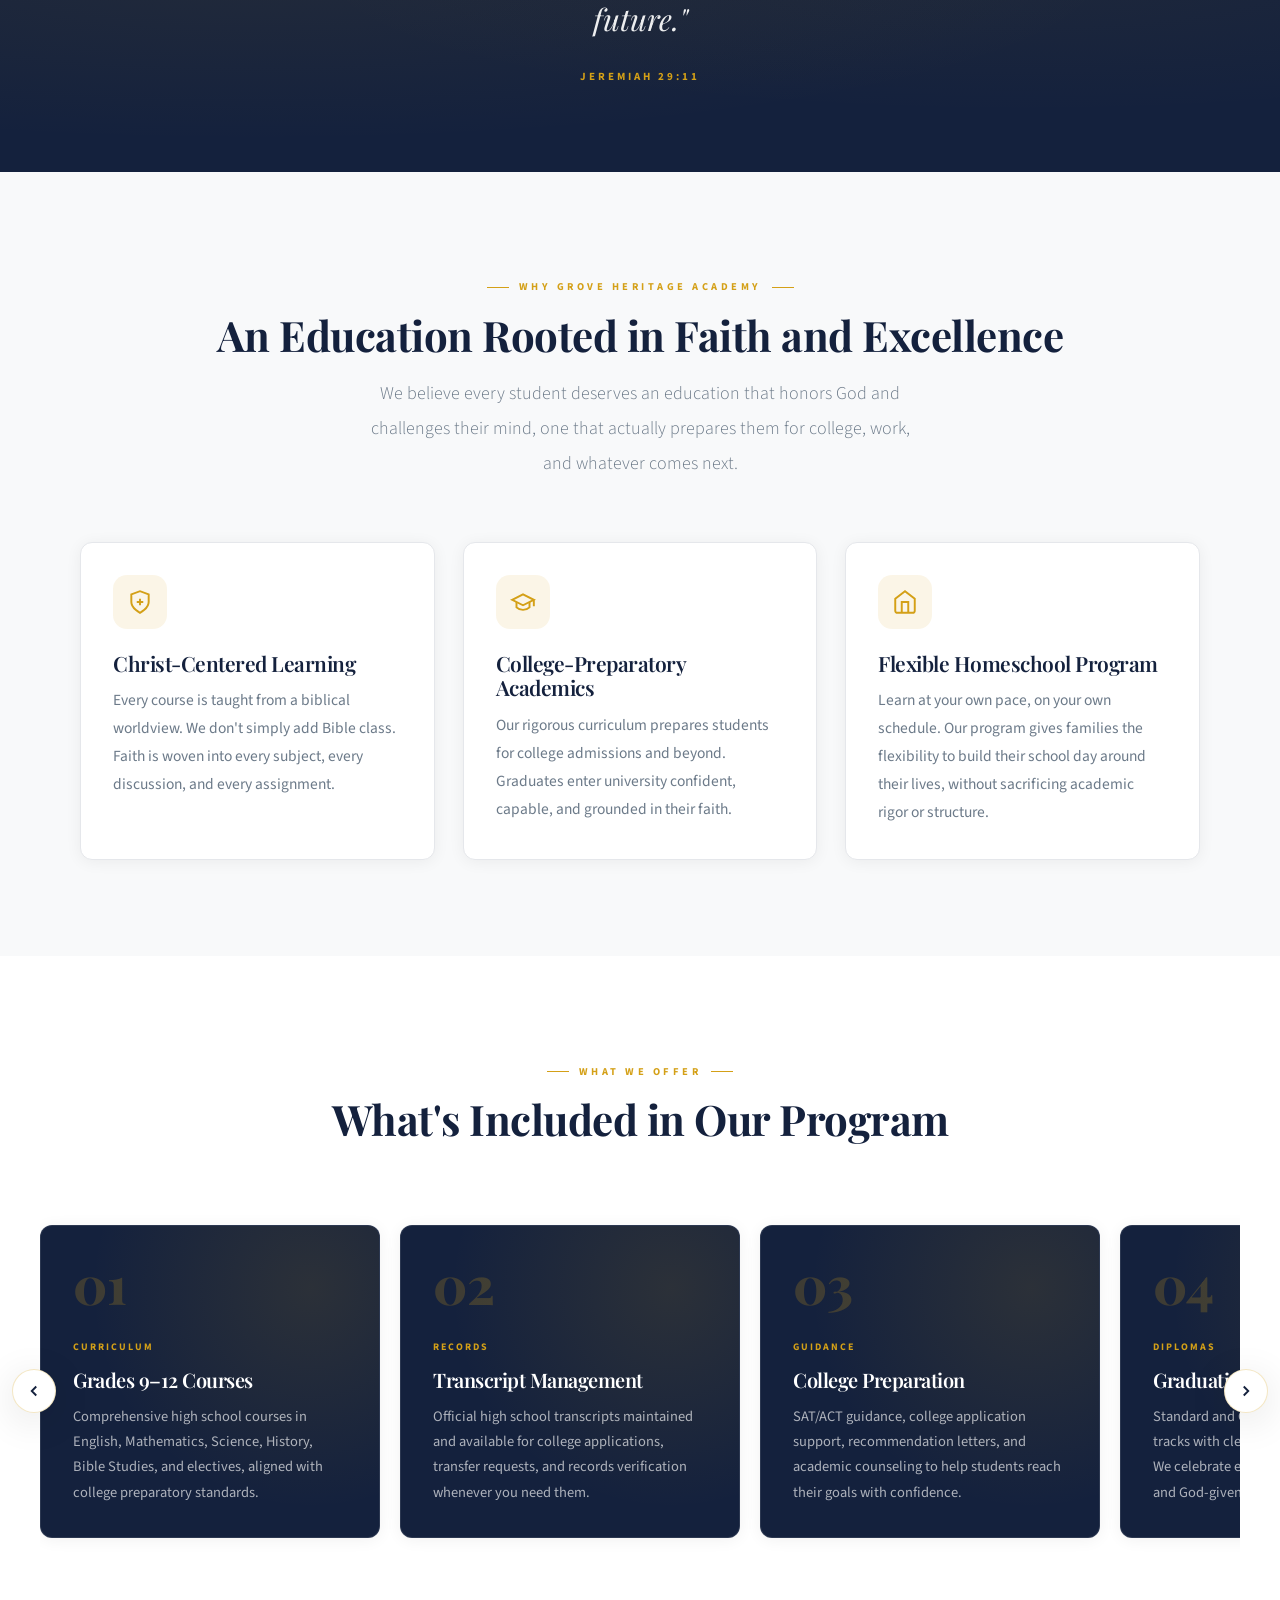
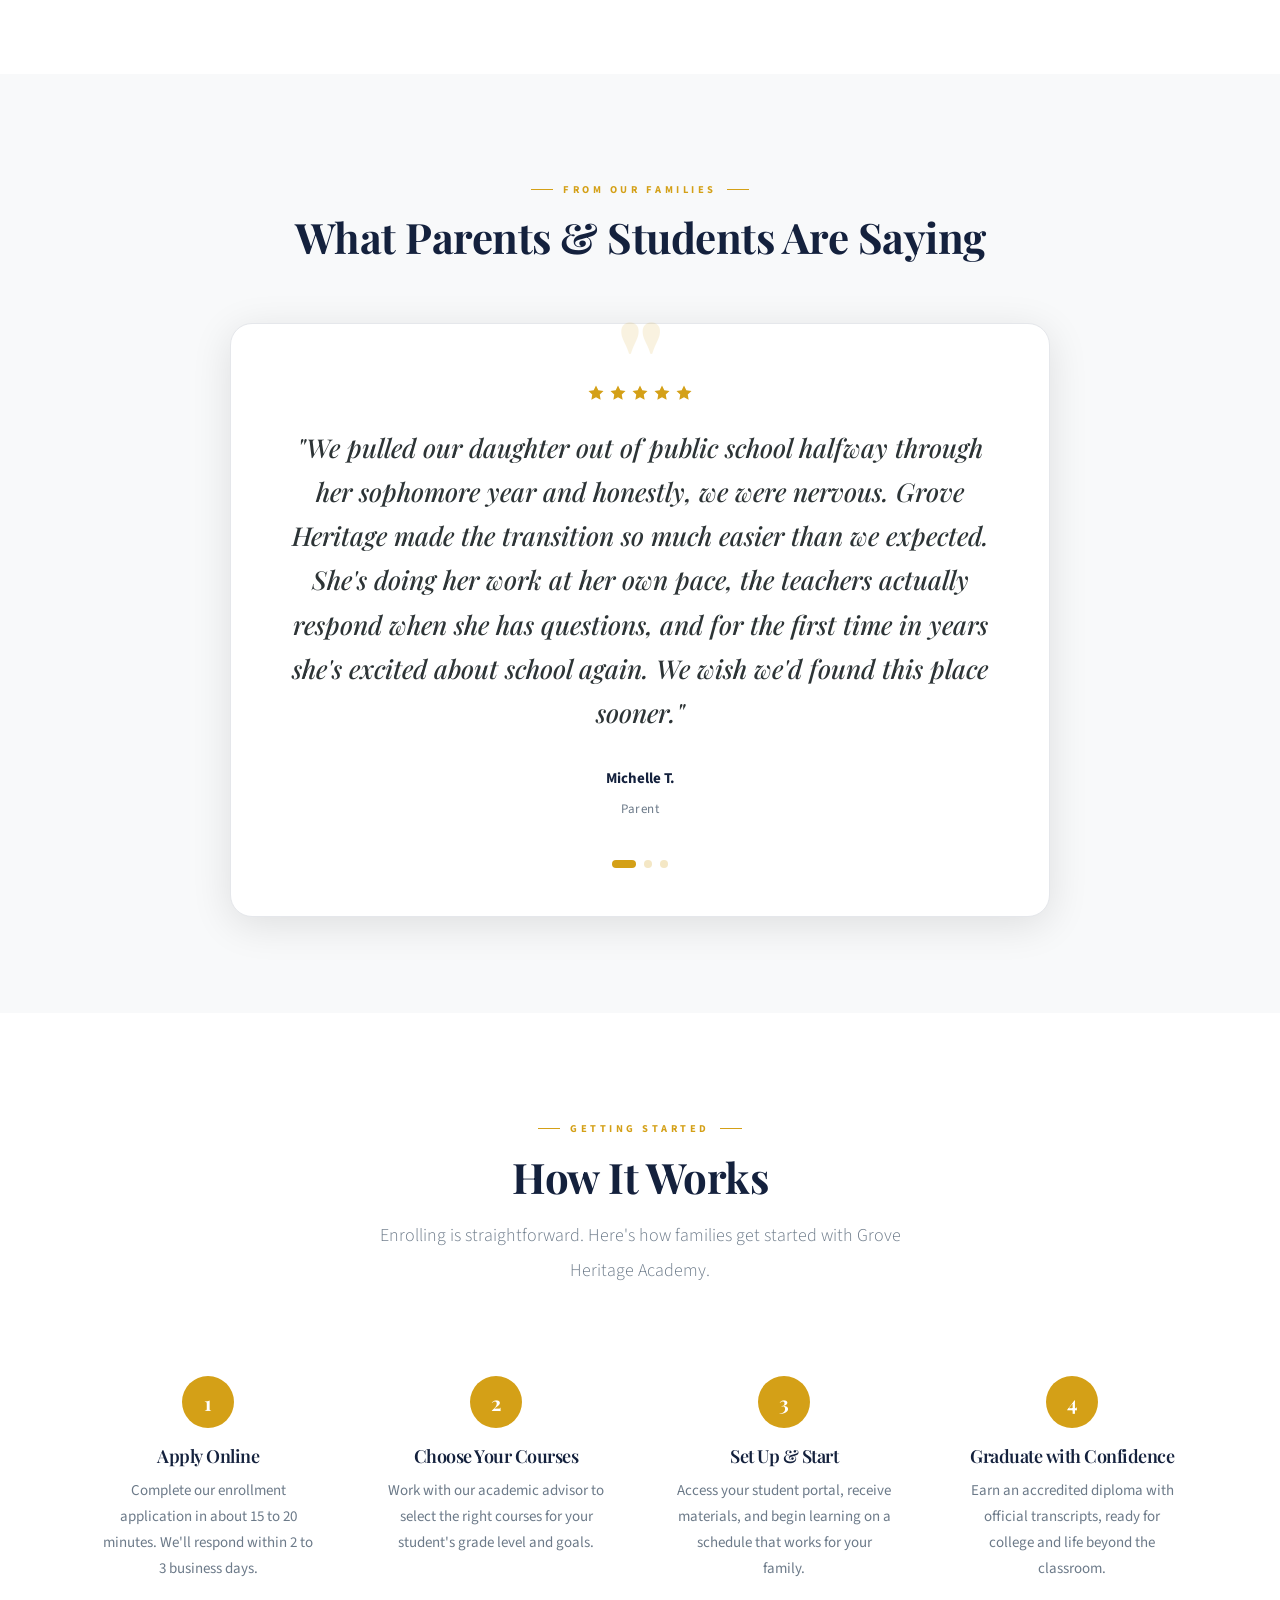
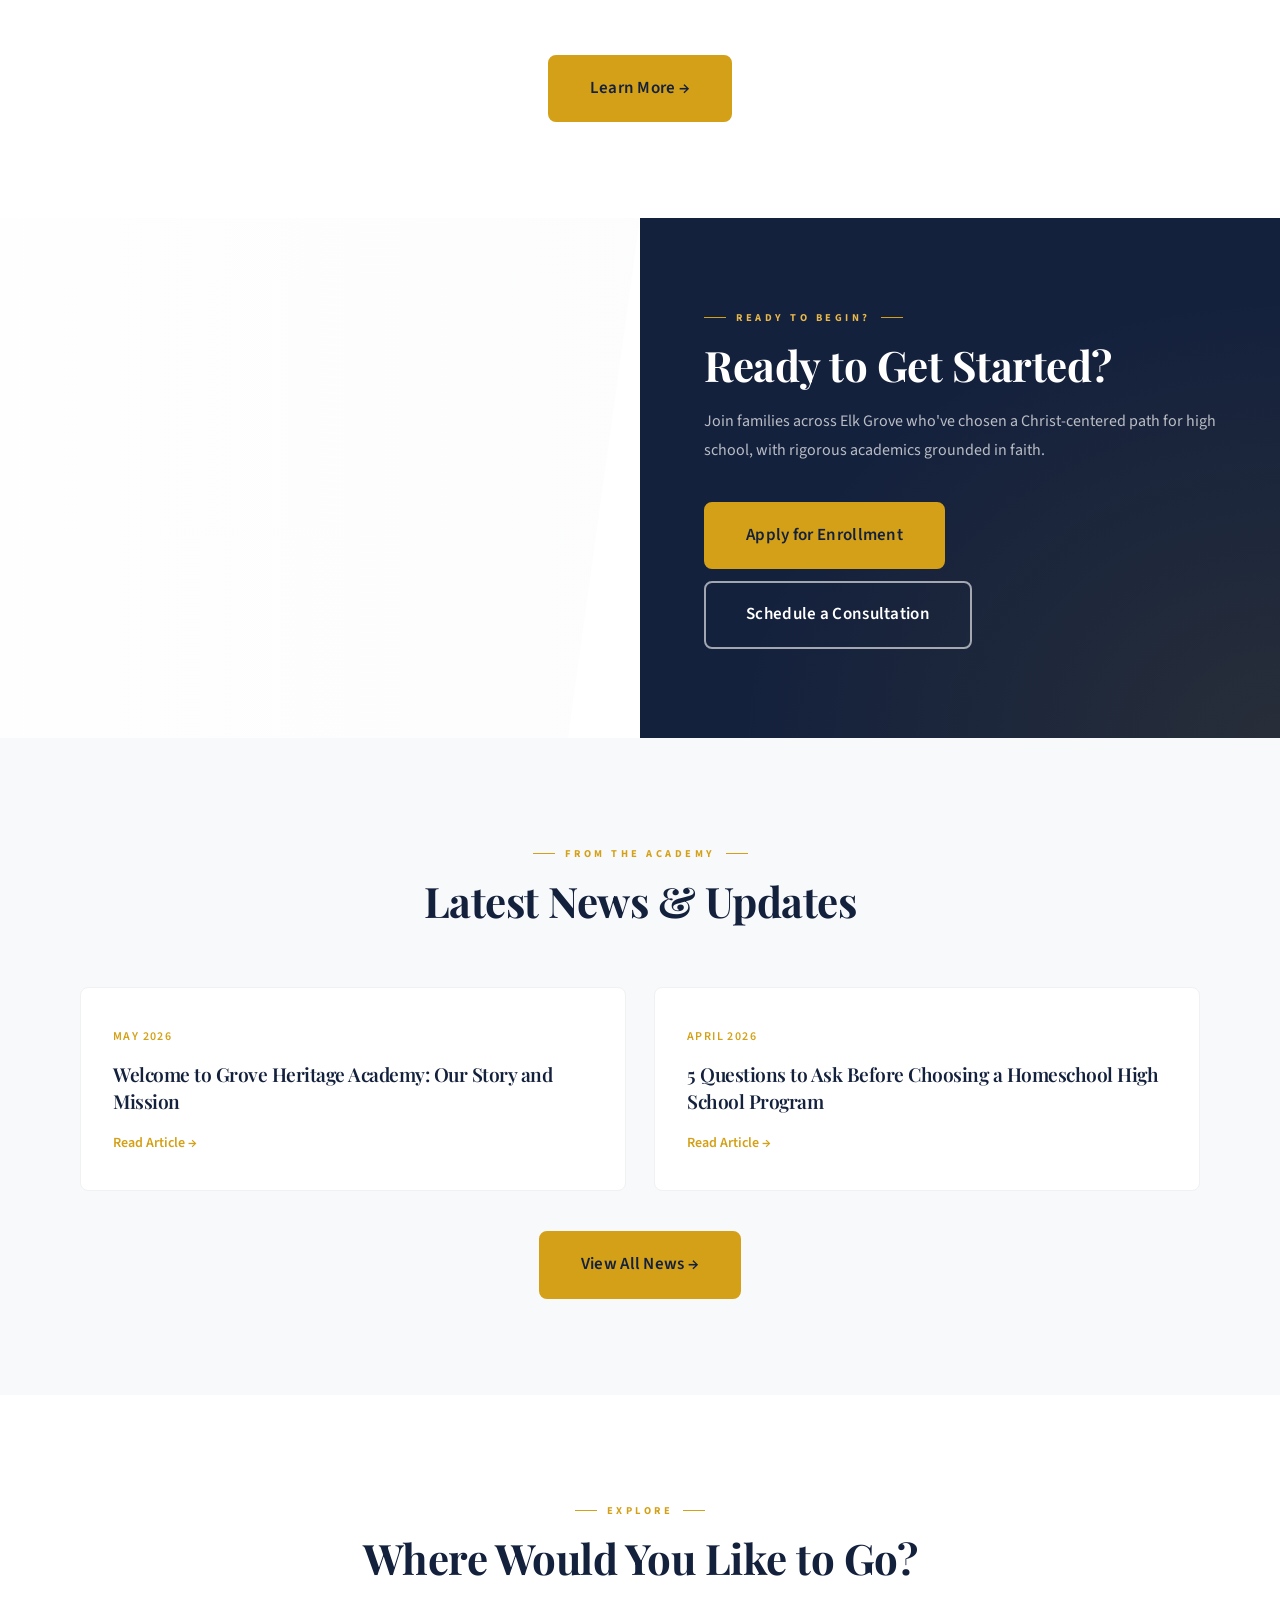
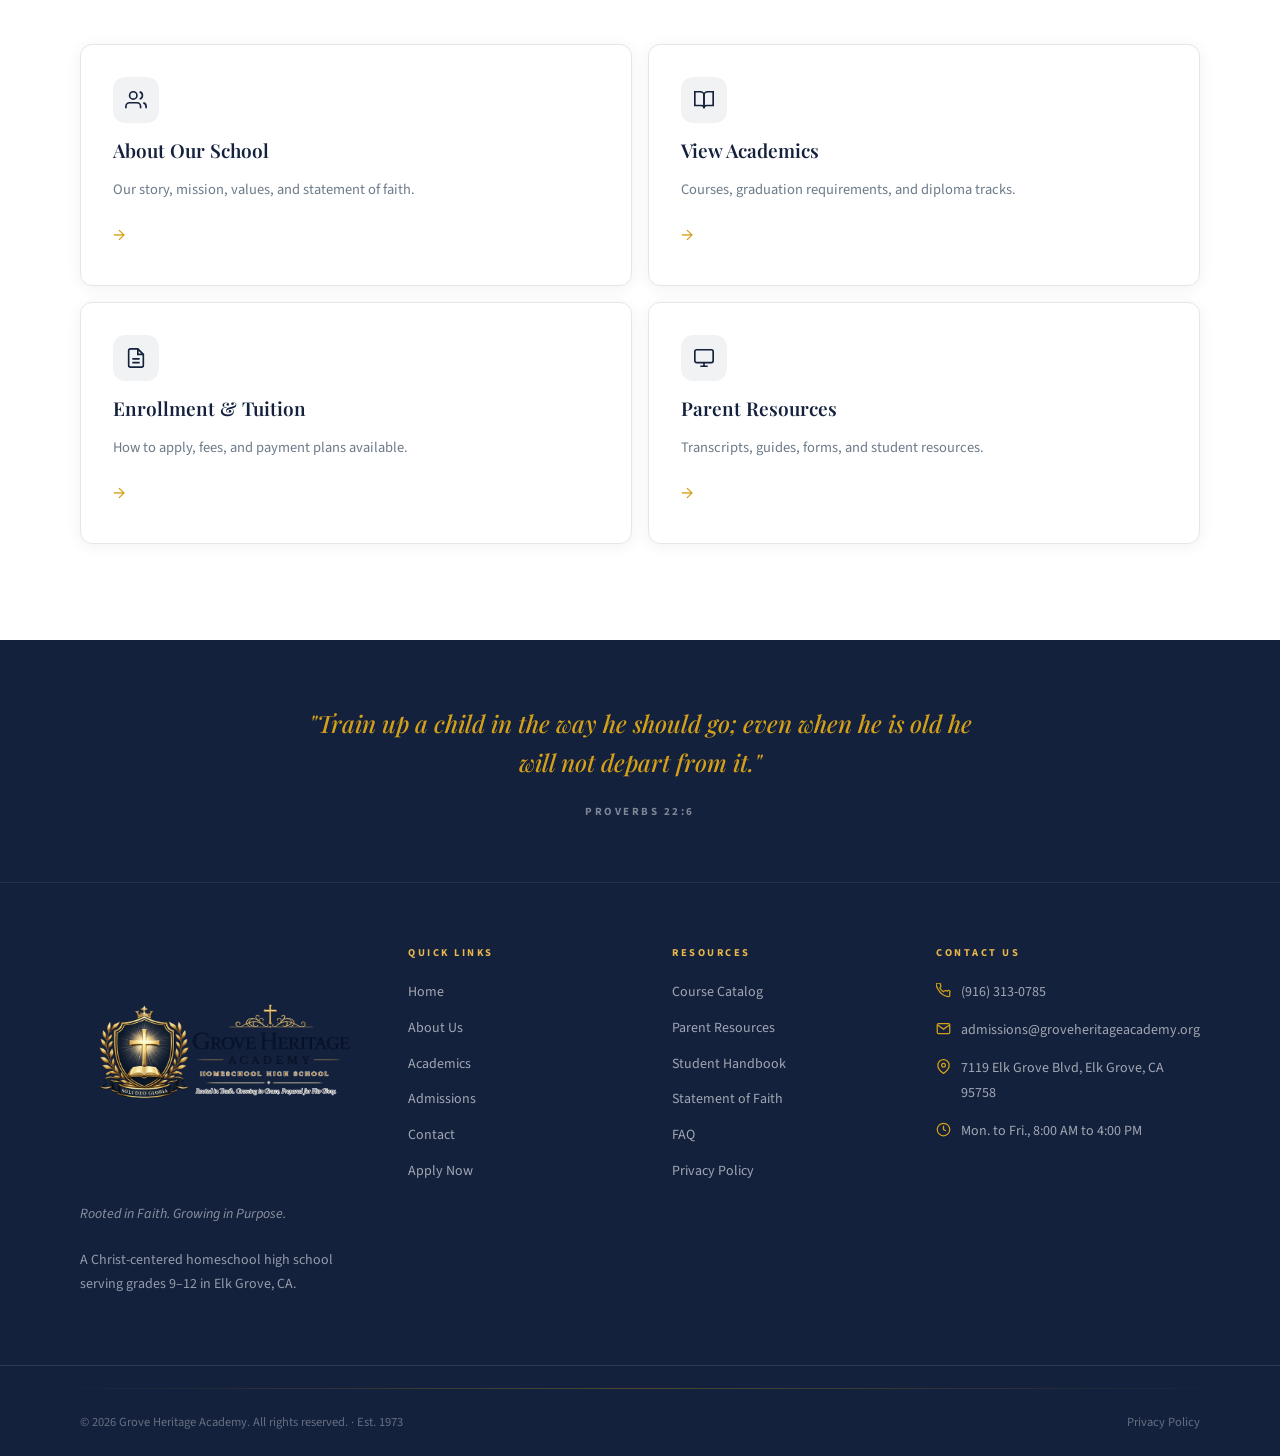
==== commit fa7aec8b: "hero text restored, mobile text visibility fixed" ====
--- a/index.html
+++ b/index.html
@@ -97,9 +97,7 @@
   <div class="hero-overlay"></div>
   <div class="hero-content-wrap">
     <div class="hero-content">
-      <div class="hero-logo-mark">
-        <img src="Logo.PNG" alt="Grove Heritage Academy" class="hero-logo-img" />
-      </div>
+      <h1 class="hero-h1">Rooted in Faith. Growing in Purpose.</h1>
       <p class="hero-subtitle">A Christ-centered high school preparing students for college and life.</p>
       <div class="hero-buttons">
         <a href="apply.html" class="btn btn-primary btn-lg">Apply Now</a>
--- a/styles.css
+++ b/styles.css
@@ -492,7 +492,7 @@
 .hero-h1 em { font-style: italic; color: var(--gold); }
 .hero-subtitle {
   font-size: 19px; font-weight: 400; line-height: 1.4;
-  color: var(--charcoal); max-width: 600px; margin: 0 auto 20px;
+  color: var(--gray); max-width: 600px; margin: 0 auto 20px;
   opacity: 0; transform: translateY(20px);
   animation: fadeUp 0.7s var(--ease) 0.6s forwards;
 }
@@ -1498,6 +1498,18 @@
   .scroll-arrow { display: none; }
   .highlights-scroll { padding: 12px 20px 28px; }
   .highlight-card-h { flex: 0 0 260px; }
+  /* Force all scroll-reveal elements visible on mobile — JS IntersectionObserver
+     is unreliable on small viewports and leaves content invisible if it fails. */
+  .fade-up, .fade-left, .fade-right {
+    opacity: 1 !important;
+    transform: none !important;
+    transition: none !important;
+  }
+  .scripture-banner blockquote {
+    opacity: 1 !important;
+    letter-spacing: 0 !important;
+    transition: none !important;
+  }
 }
 
 /* 480px — mobile */
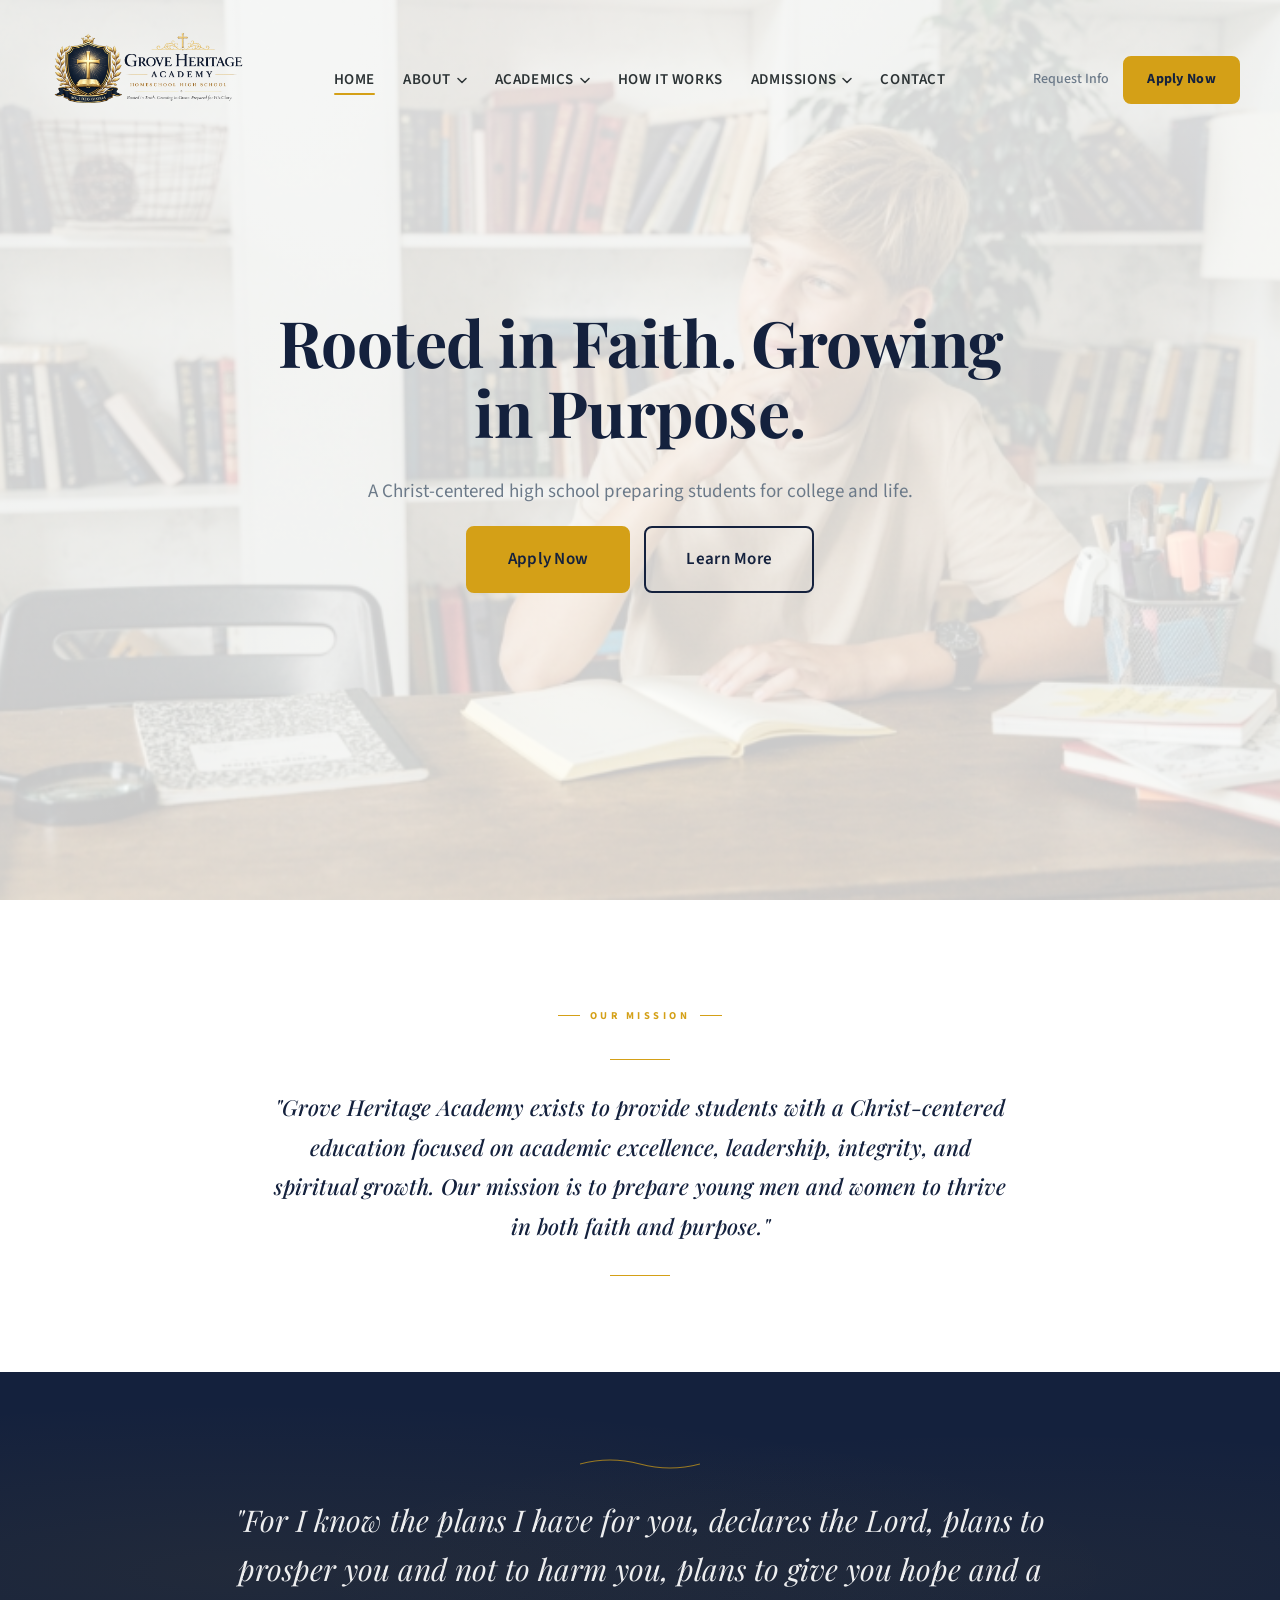
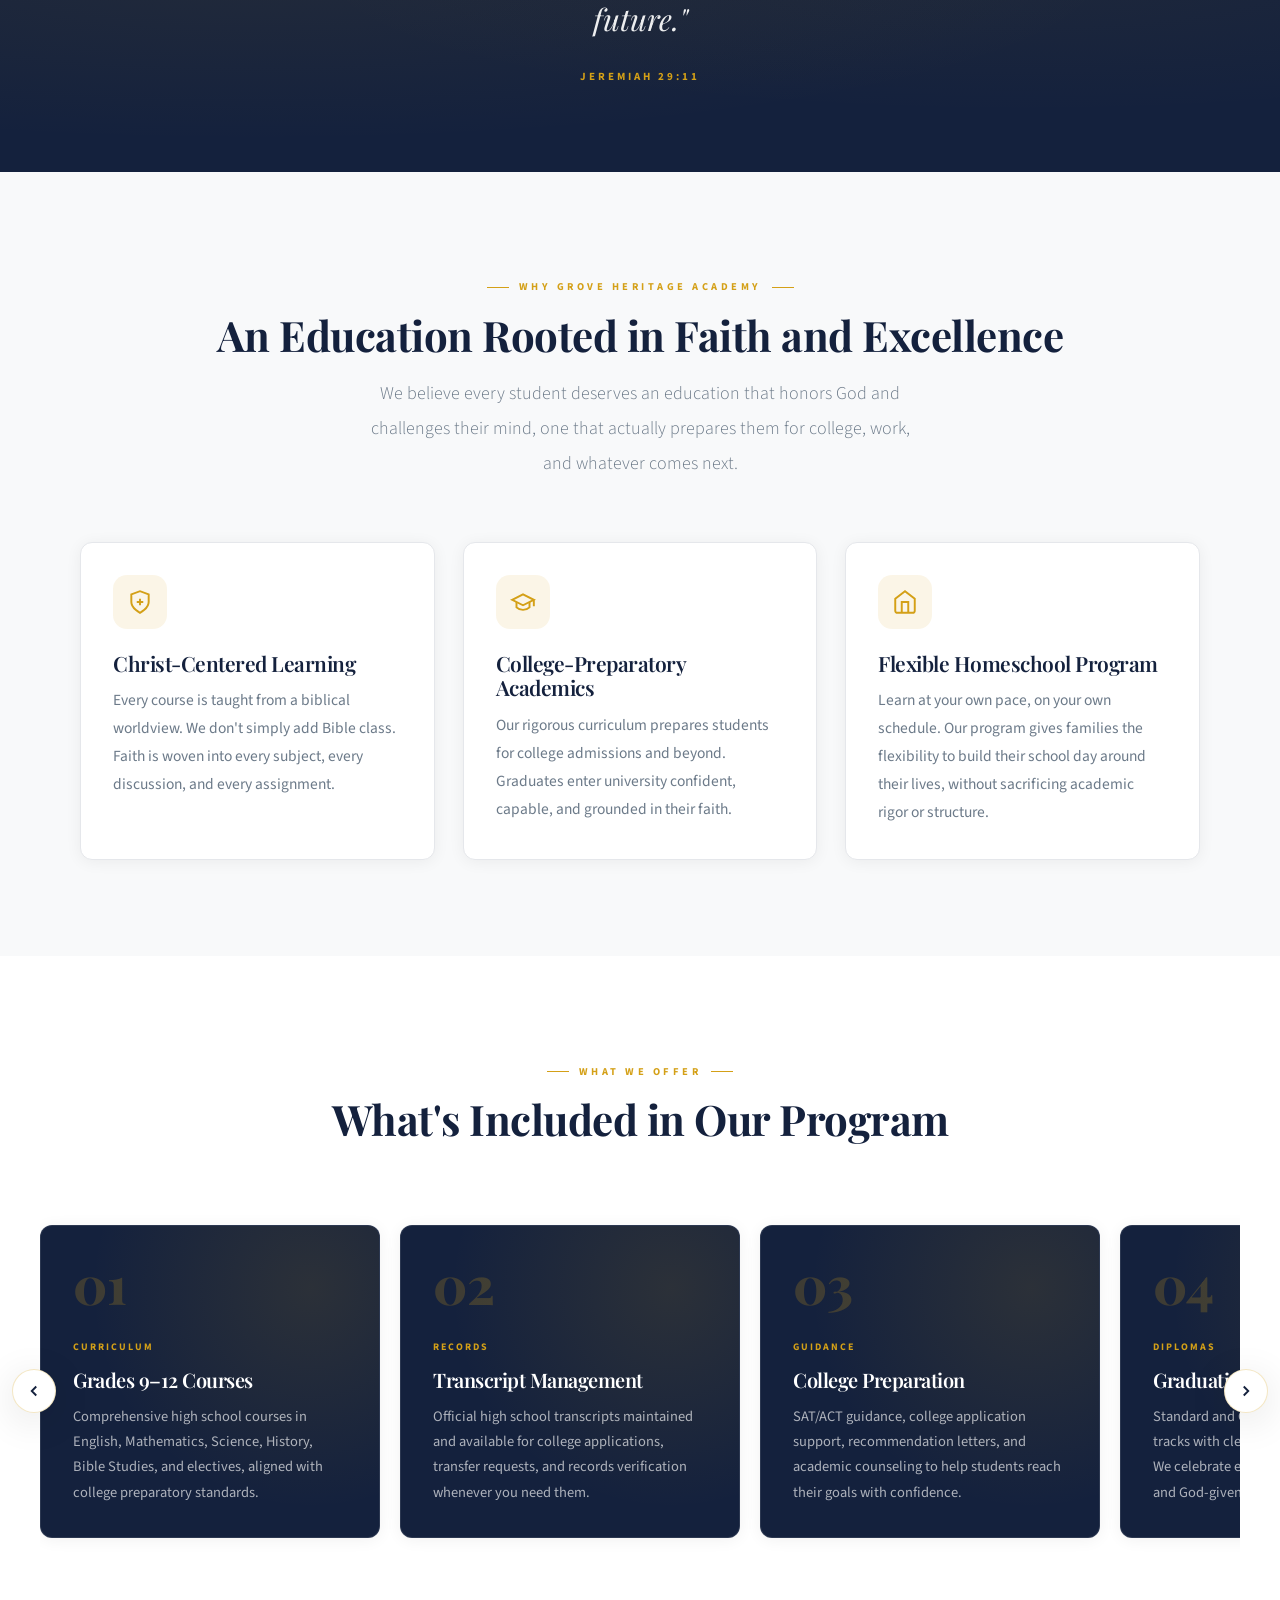
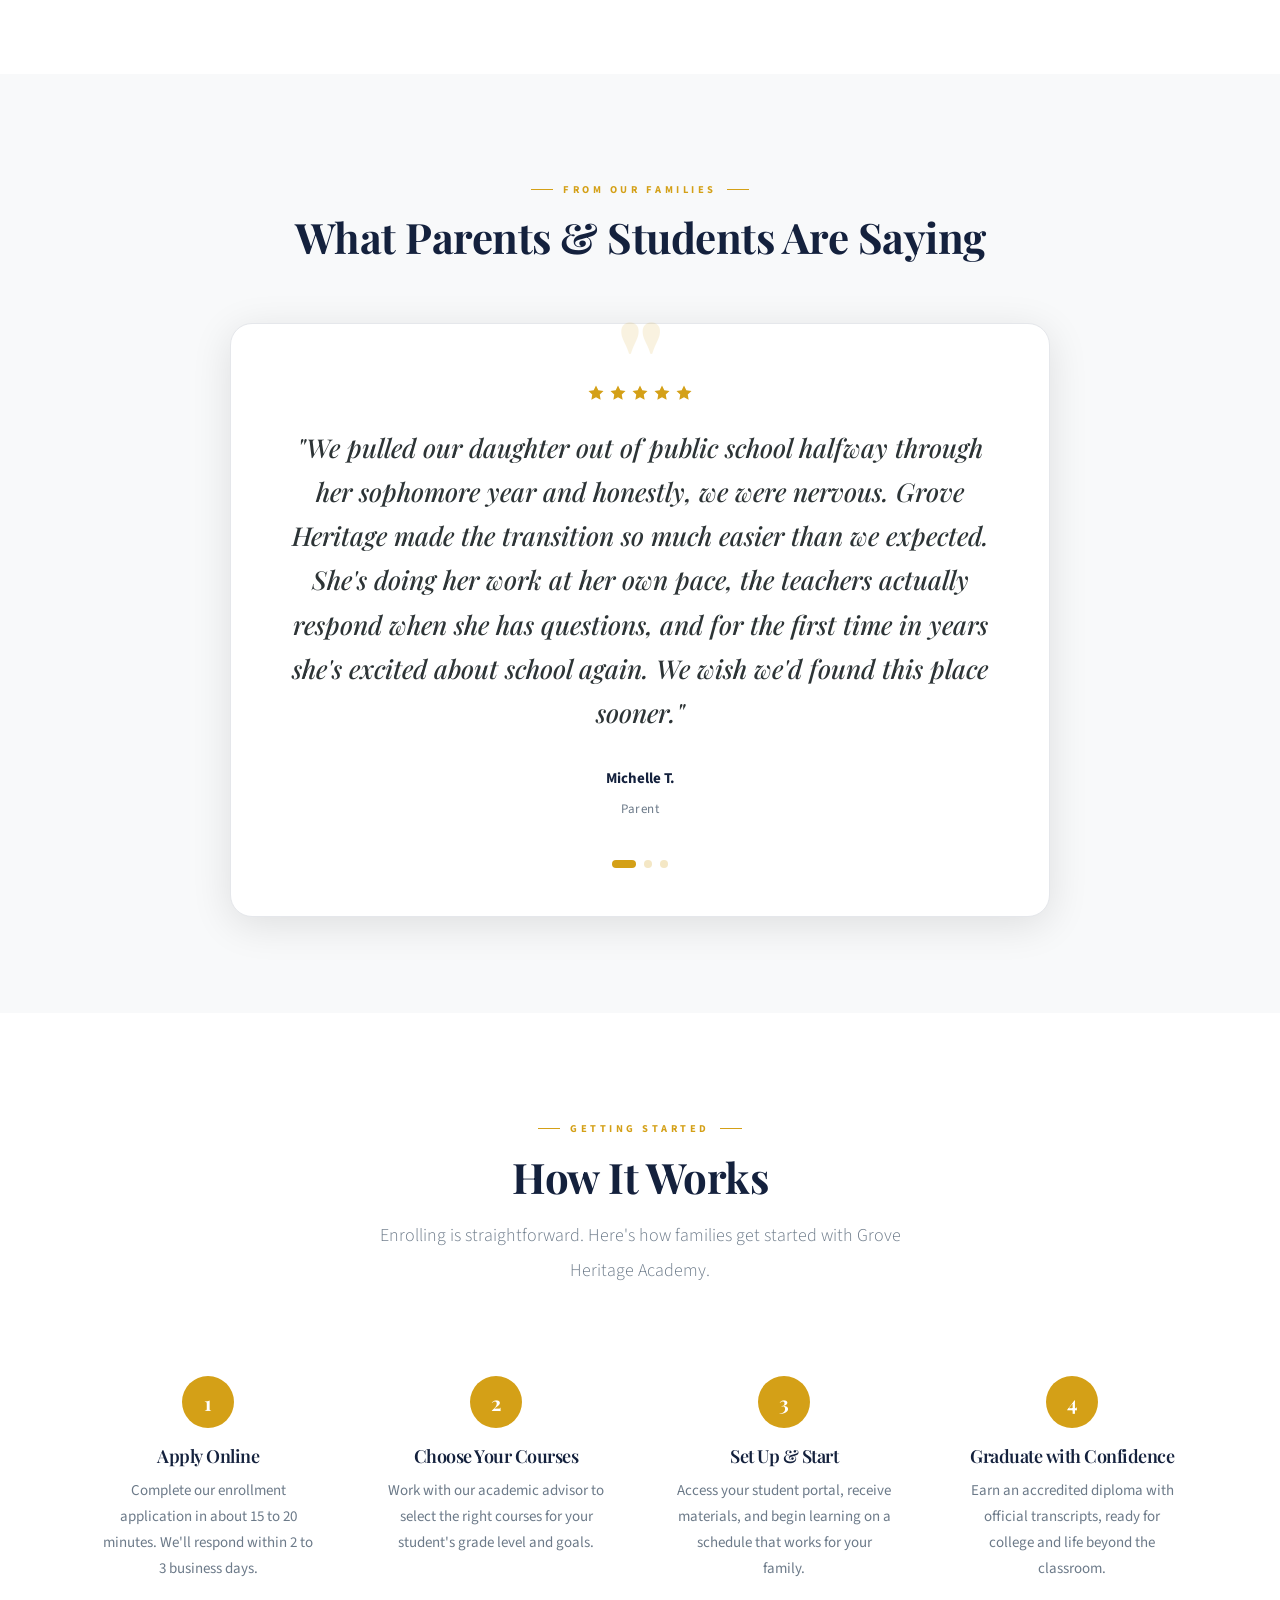
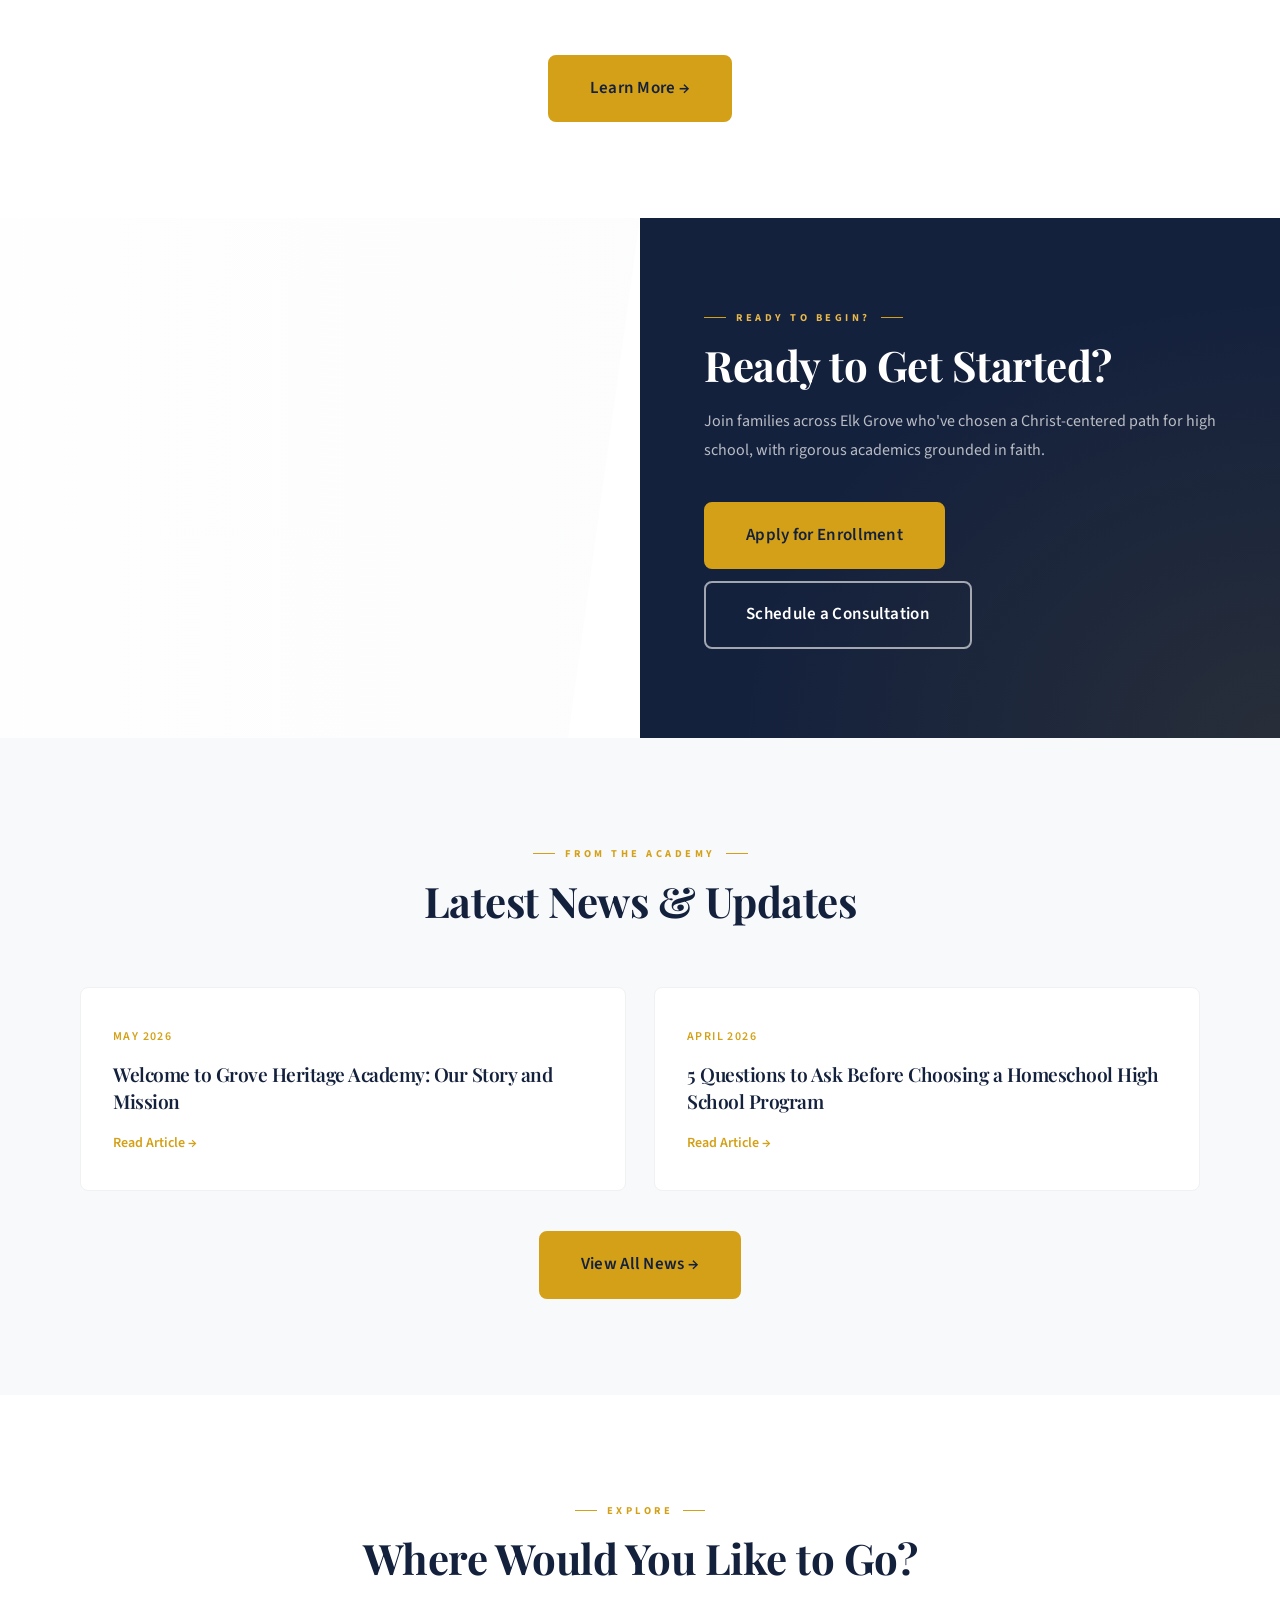
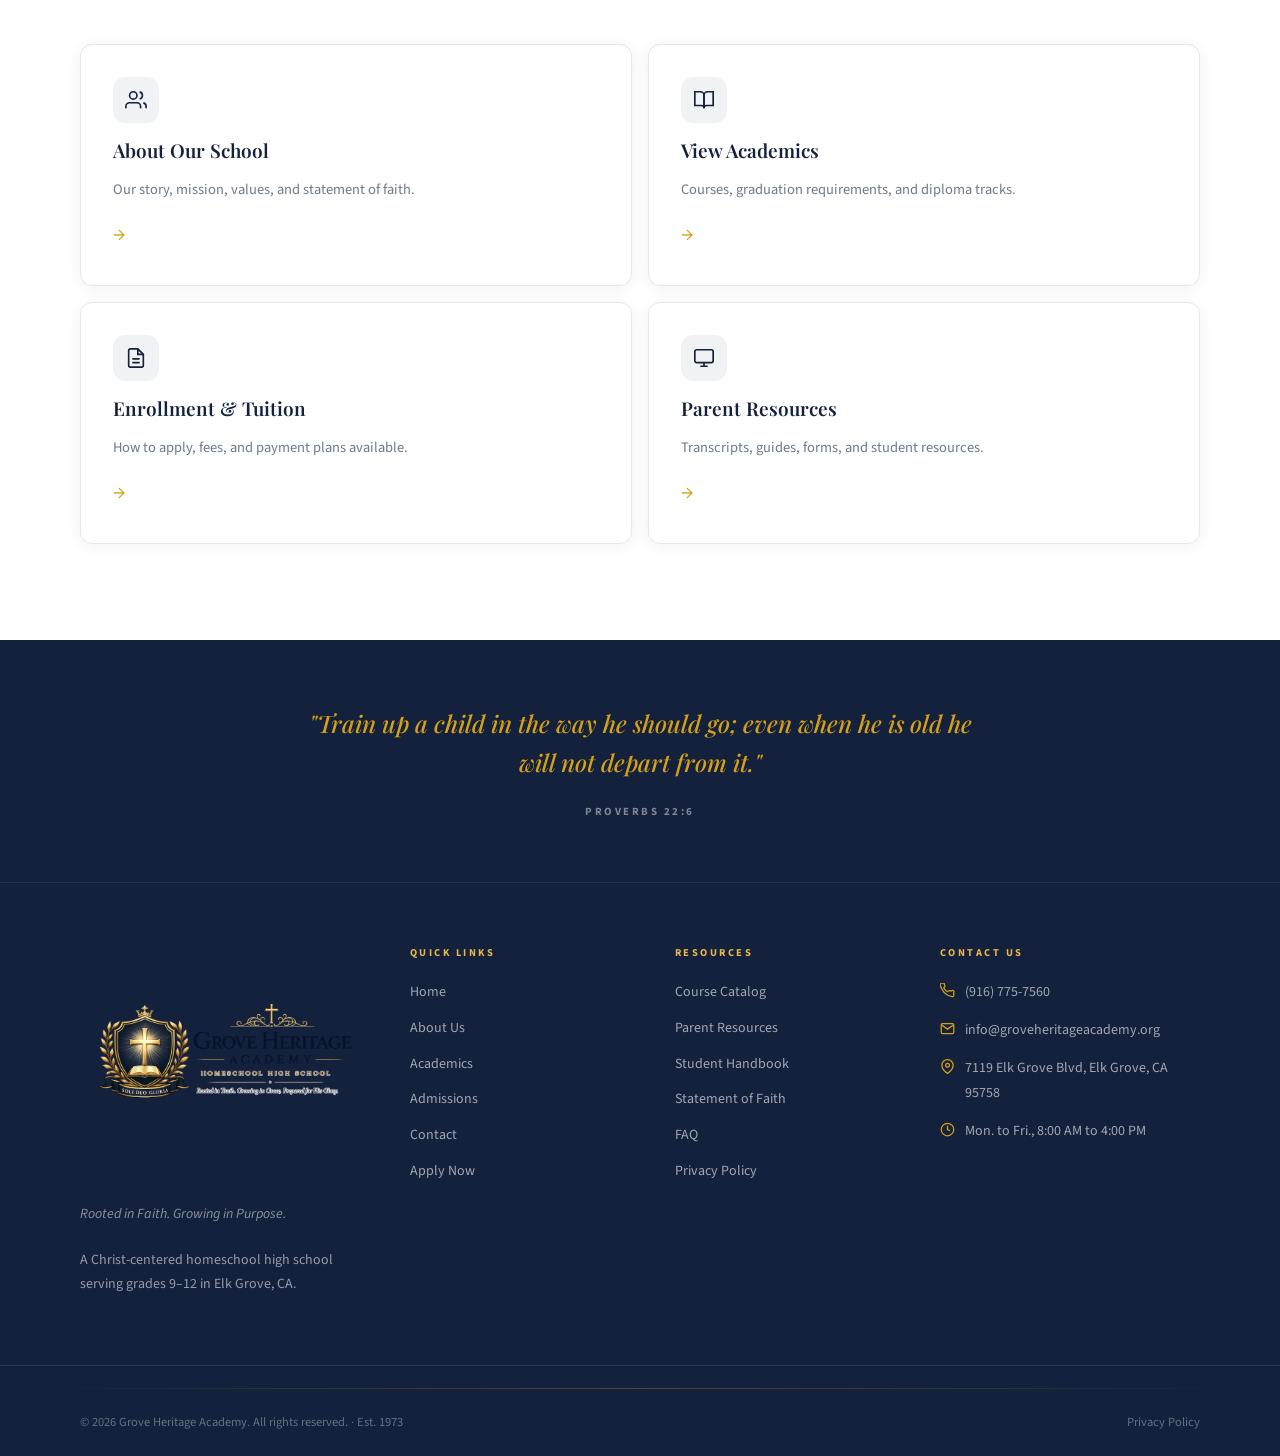
==== commit 8dae7f1a: "Grove Heritage - phone, emails, staff names update per client request Co-Authored-By: Claude Opus 4." ====
--- a/index.html
+++ b/index.html
@@ -19,8 +19,8 @@
     "@context": "https://schema.org",
     "@type": "EducationalOrganization",
     "name": "Grove Heritage Academy",
-    "telephone": "(916) 313-0785",
-    "email": "admissions@groveheritageacademy.org",
+    "telephone": "(916) 775-7560",
+    "email": "info@groveheritageacademy.org",
     "address": {
       "@type": "PostalAddress",
       "streetAddress": "7119 Elk Grove Blvd",
@@ -430,11 +430,11 @@
         <div class="footer-contact">
           <div class="footer-contact-item">
             <svg viewBox="0 0 24 24" fill="none" stroke="currentColor" stroke-width="2" aria-hidden="true"><path d="M22 16.92v3a2 2 0 01-2.18 2 19.79 19.79 0 01-8.63-3.07A19.5 19.5 0 013.07 9.76a19.79 19.79 0 01-3.07-8.68A2 2 0 012 0h3a2 2 0 012 1.72 12.84 12.84 0 00.7 2.81 2 2 0 01-.45 2.11L6.09 7.91a16 16 0 006 6l1.27-1.27a2 2 0 012.11-.45 12.84 12.84 0 002.81.7A2 2 0 0122 14.92z"/></svg>
-            <span><a href="tel:9163130785">(916) 313-0785</a></span>
+            <span><a href="tel:+19167757560">(916) 775-7560</a></span>
           </div>
           <div class="footer-contact-item">
             <svg viewBox="0 0 24 24" fill="none" stroke="currentColor" stroke-width="2" aria-hidden="true"><path d="M4 4h16c1.1 0 2 .9 2 2v12c0 1.1-.9 2-2 2H4c-1.1 0-2-.9-2-2V6c0-1.1.9-2 2-2z"/><polyline points="22,6 12,13 2,6"/></svg>
-            <span><a href="mailto:admissions@groveheritageacademy.org">admissions@groveheritageacademy.org</a></span>
+            <span><a href="mailto:info@groveheritageacademy.org">info@groveheritageacademy.org</a></span>
           </div>
           <div class="footer-contact-item">
             <svg viewBox="0 0 24 24" fill="none" stroke="currentColor" stroke-width="2" aria-hidden="true"><path d="M21 10c0 7-9 13-9 13s-9-6-9-13a9 9 0 0118 0z"/><circle cx="12" cy="10" r="3"/></svg>
@@ -457,11 +457,6 @@
   </div>
 </footer>
 
-<!-- Floating Apply Bar (mobile only) -->
-<div class="floating-apply" id="float-apply" aria-hidden="true">
-  <a href="apply.html" class="btn btn-primary btn-lg">Apply for Enrollment</a>
-</div>
-
 <script src="script.js"></script>
 </body>
 </html>
--- a/styles.css
+++ b/styles.css
@@ -392,7 +392,8 @@
 .mobile-menu {
   position: fixed; inset: 0; z-index: 999;
   background: var(--white);
-  display: flex; flex-direction: column; align-items: center; justify-content: center;
+  display: flex; flex-direction: column; align-items: center; justify-content: flex-start;
+  overflow-y: auto;
   opacity: 0; visibility: hidden; pointer-events: none;
   transition: opacity 0.35s var(--ease), visibility 0.35s var(--ease);
 }
@@ -926,16 +927,6 @@
 .footer-bottom-nav a { font-size: 12.5px; color: rgba(255,255,255,0.35); transition: var(--transition); }
 .footer-bottom-nav a:hover { color: rgba(255,255,255,0.65); }
 
-/* ── Floating Apply Button (mobile only) ─────────────────── */
-.floating-apply {
-  position: fixed; bottom: 0; left: 0; right: 0; z-index: 900;
-  background: var(--cream); padding: 14px 20px;
-  box-shadow: 0 -4px 24px rgba(0,0,0,0.12);
-  transform: translateY(100%); transition: transform 0.45s var(--ease);
-  display: none;
-}
-.floating-apply.visible { transform: translateY(0); }
-.floating-apply .btn { width: 100%; justify-content: center; }
 
 /* ── Texture Overlay (for cream sections) ────────────────── */
 .texture-cream {
@@ -1442,13 +1433,25 @@
   .diploma-tracks { grid-template-columns: 1fr; }
   .values-grid { grid-template-columns: 1fr; }
   .why-card, .value-card, .course-card { padding: 24px; }
-  .nav-links, .nav-info-link, .nav-actions { display: none; }
+  .nav-links, .nav-info-link { display: none; }
   .nav-group { display: none; }
-  .hamburger { display: flex; }
-  .navbar-inner { height: 100px; padding: 6px 0; }
-  .navbar.scrolled .navbar-inner { height: 100px; padding: 6px 0; }
-  .nav-logo-img { height: 86px; }
-  .body-offset { padding-top: 110px; }
+  /* Apply Now visible in mobile navbar — push it to the right side */
+  .nav-actions { display: flex; align-items: center; margin-left: auto; }
+  .nav-apply-btn { font-size: 12px !important; padding: 8px 14px !important; min-height: 0 !important; }
+  /* Hamburger: bigger tap target, wider lines, shifted left from edge */
+  .hamburger { display: flex; width: 48px; height: 48px; gap: 6px; margin-right: 10px; }
+  .hamburger span { width: 30px; }
+  .hamburger.open span:nth-child(1) { transform: translateY(8px) rotate(45deg); }
+  .hamburger.open span:nth-child(3) { transform: translateY(-8px) rotate(-45deg); }
+  .navbar-inner { height: 110px; padding: 6px 0; }
+  .navbar.scrolled .navbar-inner { height: 110px; padding: 6px 0; }
+  /* Logo: slightly taller, shifted right */
+  .nav-logo-img { height: 90px; }
+  .nav-logo { margin-left: 10px; }
+  .body-offset { padding-top: 115px; }
+  /* Mobile menu: push content below the 110px navbar */
+  .mobile-menu { padding-top: 134px; }
+  .mobile-close { top: 114px; }
 }
 
 /* 768px — tablet portrait */
@@ -1456,14 +1459,15 @@
   .container { padding: 0 20px; }
   .section { padding: 48px 0; }
   .section-sm { padding: 32px 0; }
-  .hero-content-wrap { padding: 100px 20px 100px; }
+  .hero-content-wrap { padding: 118px 20px 100px; }
   .hero-logo-img { height: 160px; }
-  .nav-logo-img { height: 80px; }
-  .navbar-inner { height: 90px; padding: 5px 0; }
-  .navbar.scrolled .navbar-inner { height: 90px; padding: 5px 0; }
-  .body-offset { padding-top: 95px; }
+  .nav-logo-img { height: 90px; }
+  .nav-logo { margin-left: 10px; }
+  .navbar-inner { height: 106px; padding: 5px 0; }
+  .navbar.scrolled .navbar-inner { height: 106px; padding: 5px 0; }
+  .body-offset { padding-top: 112px; }
   .page-hero { min-height: 320px; }
-  .page-hero-content { padding-top: 100px; }
+  .page-hero-content { padding-top: 114px; }
   .hero-buttons { flex-direction: column; align-items: center; }
   .footer-logo-img { height: 140px; }
   .form-grid { grid-template-columns: 1fr; }
@@ -1494,10 +1498,12 @@
   .testimonial-single-wrap { padding: 40px 24px 32px; }
   .stats-grid { grid-template-columns: 1fr 1fr; }
   .quick-links-grid { grid-template-columns: 1fr; }
-  .floating-apply { display: block; }
   .scroll-arrow { display: none; }
   .highlights-scroll { padding: 12px 20px 28px; }
   .highlight-card-h { flex: 0 0 260px; }
+  /* Mobile menu: push content below the 106px navbar */
+  .mobile-menu { padding-top: 130px; }
+  .mobile-close { top: 110px; }
   /* Force all scroll-reveal elements visible on mobile — JS IntersectionObserver
      is unreliable on small viewports and leaves content invisible if it fails. */
   .fade-up, .fade-left, .fade-right {
@@ -1517,12 +1523,17 @@
   .container { padding: 0 16px; }
   .section { padding: 40px 0; }
   .section-sm { padding: 28px 0; }
-  .hero-content-wrap { padding: 85px 16px 85px; }
+  .hero-content-wrap { padding: 112px 16px 85px; }
   .hero-logo-img { height: 120px; }
-  .nav-logo-img { height: 68px; }
-  .navbar-inner { height: 80px; padding: 5px 0; }
-  .navbar.scrolled .navbar-inner { height: 80px; padding: 5px 0; }
-  .body-offset { padding-top: 85px; }
+  .nav-logo-img { height: 90px; width: auto; object-fit: contain; }
+  .nav-logo { margin-left: 10px; }
+  .navbar-inner { height: 104px; padding: 5px 0; }
+  .navbar.scrolled .navbar-inner { height: 104px; padding: 5px 0; }
+  .nav-apply-btn { font-size: 11px !important; padding: 7px 12px !important; }
+  .body-offset { padding-top: 110px; }
+  /* Mobile menu: push content below the 104px navbar */
+  .mobile-menu { padding-top: 128px; }
+  .mobile-close { top: 108px; }
   h1 { font-size: 28px; }
   h2 { font-size: 24px; }
   h3 { font-size: 20px; }
@@ -1531,8 +1542,9 @@
   .hero-buttons { flex-direction: column; align-items: center; }
   .hero-buttons .btn { width: 100%; max-width: 300px; min-height: 48px; }
   .btn { min-height: 48px; }
+  .nav-apply-btn { min-height: 0 !important; }
   .footer-logo-img { height: 110px; }
-  .page-hero-content { padding-top: 90px; }
+  .page-hero-content { padding-top: 98px; }
 }
 
 /* ── Uniform Card System ──────────────────────────────────── */
